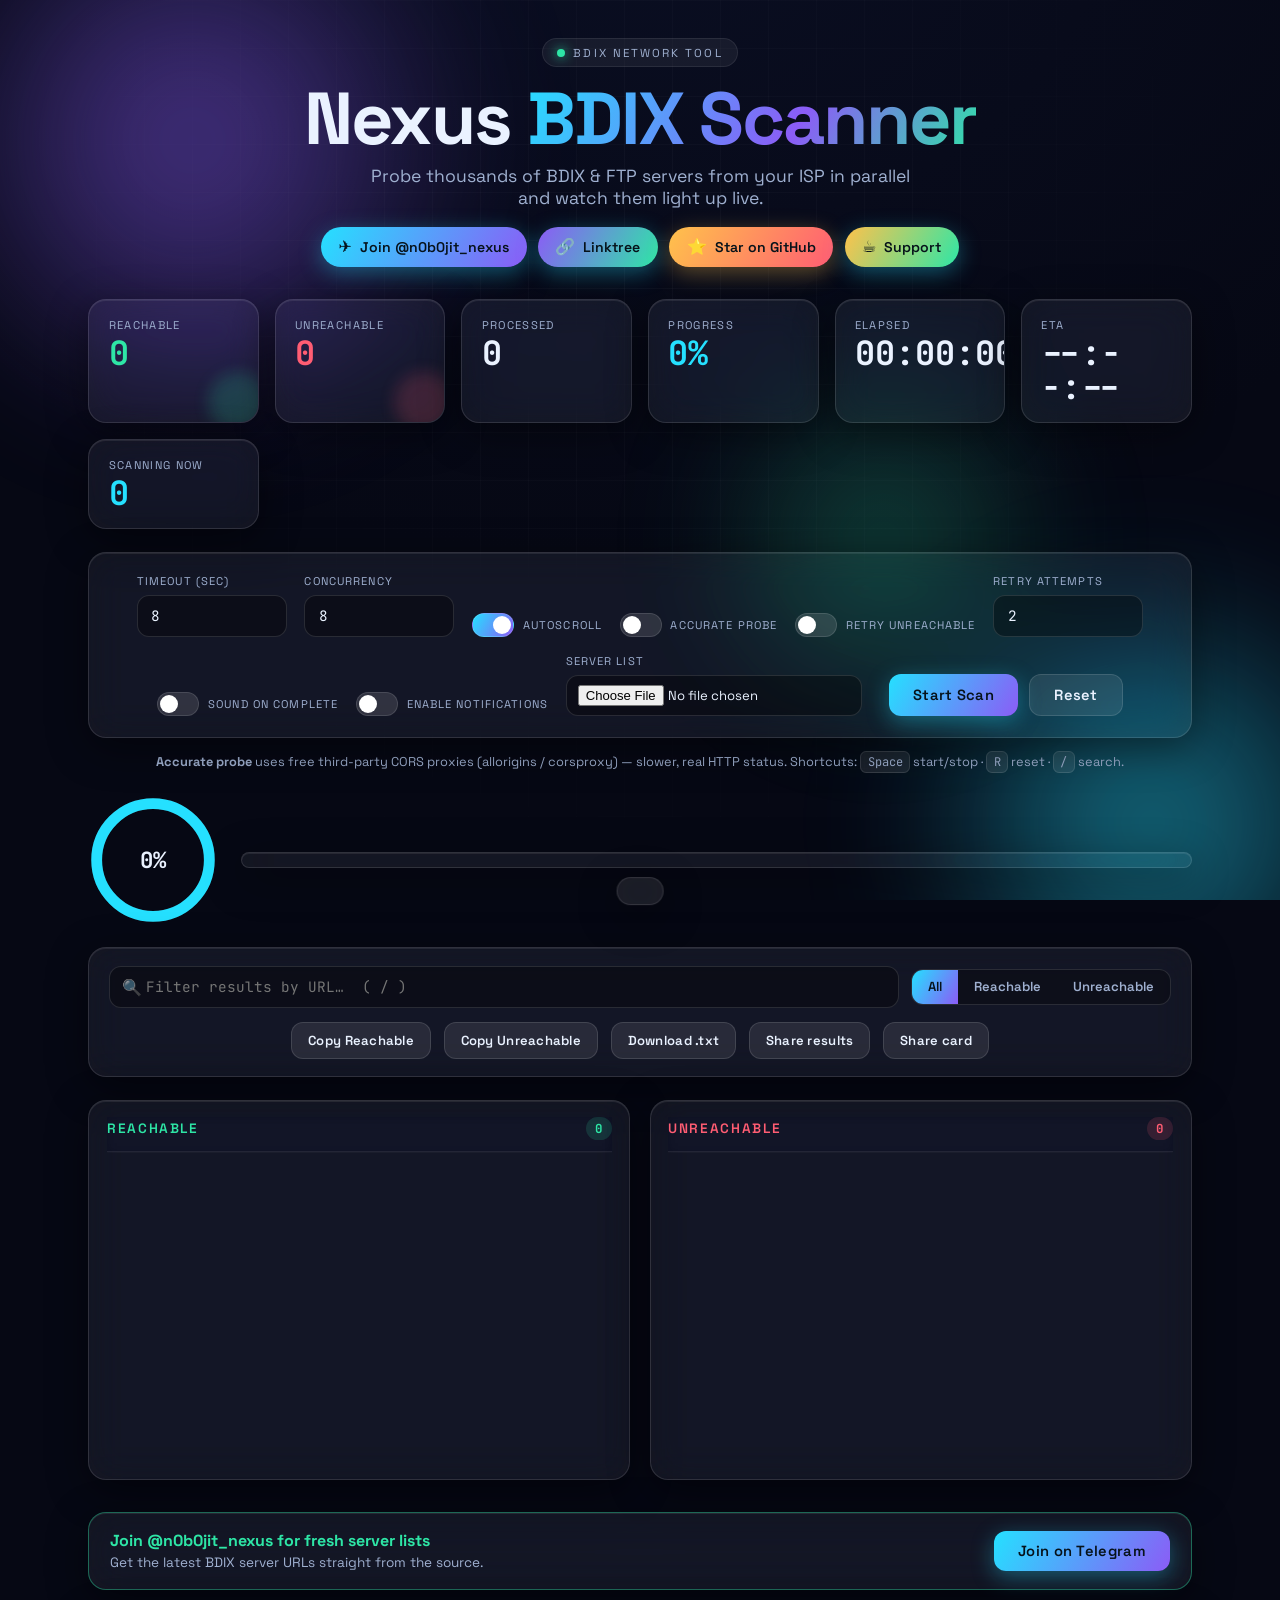
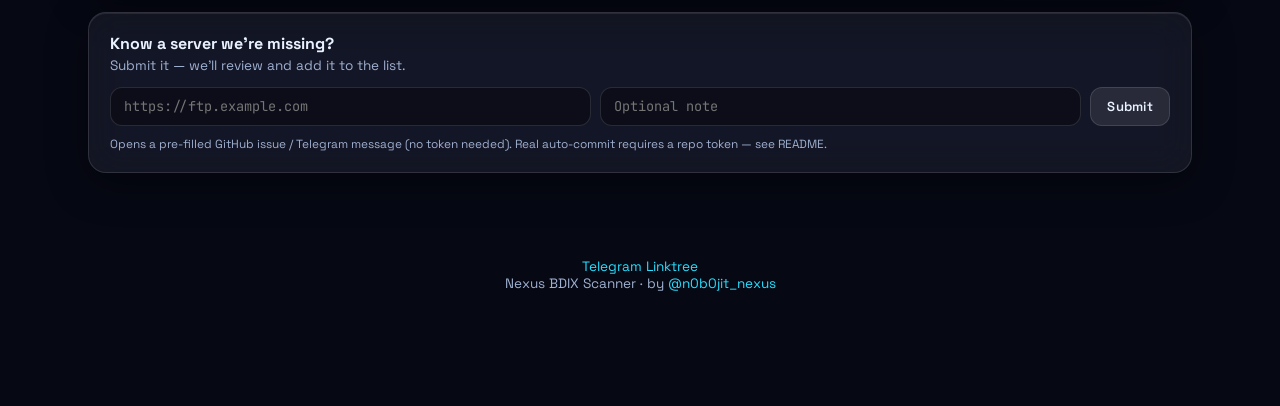
==== index.html @ ea4ac670 "feat: full UI/UX redesign, YouTube showcase, social follow modal, GitHub star chip, updated server l" ====
<!DOCTYPE html>
<html lang="en">
<head>
    <meta charset="UTF-8">
    <meta name="viewport" content="width=device-width, initial-scale=1.0">
    <title>Nexus BDIX Scanner — Find Live BDIX & FTP Servers</title>
    <meta name="description" content="Scan and discover available BDIX & FTP servers from your ISP in parallel — free, fast, fully static. Built by @n0b0jit_nexus.">
    <meta name="keywords" content="BDIX, FTP, BDIX scanner, BDIX server list, Bangladesh ISP, FTP server finder, Nexus BDIX">
    <meta name="author" content="@n0b0jit_nexus">
    <meta name="theme-color" content="#060814">
    <link rel="canonical" href="https://nexus-bdix-scanner.netlify.app/">

    <!-- Open Graph -->
    <meta property="og:type" content="website">
    <meta property="og:site_name" content="Nexus BDIX Scanner">
    <meta property="og:title" content="Nexus BDIX Scanner — Find Live BDIX & FTP Servers">
    <meta property="og:description" content="Scan thousands of BDIX & FTP servers from your ISP in parallel. Free, fast, fully static. By @n0b0jit_nexus.">
    <meta property="og:image" content="https://nexus-bdix-scanner.netlify.app/og-image.png">
    <meta property="og:url" content="https://nexus-bdix-scanner.netlify.app/">
    <meta property="og:locale" content="en_US">

    <!-- Twitter / X card -->
    <meta name="twitter:card" content="summary_large_image">
    <meta name="twitter:title" content="Nexus BDIX Scanner — Find Live BDIX & FTP Servers">
    <meta name="twitter:description" content="Scan thousands of BDIX & FTP servers from your ISP in parallel. Free & static. By @n0b0jit_nexus.">
    <meta name="twitter:image" content="https://nexus-bdix-scanner.netlify.app/og-image.png">
    <meta name="twitter:creator" content="@n0b0jit_nexus">

    <link rel="manifest" href="manifest.json">
    <link rel="icon" href="favicon-32.png" sizes="32x32" type="image/png">
    <link rel="icon" href="icon.svg" type="image/svg+xml">
    <link rel="apple-touch-icon" href="apple-touch-icon.png">
    <meta name="theme-color" content="#060814">
    <link rel="preconnect" href="https://fonts.googleapis.com">
    <link rel="preconnect" href="https://fonts.gstatic.com" crossorigin>
    <link href="https://fonts.googleapis.com/css2?family=Space+Grotesk:wght@400;500;600;700&family=JetBrains+Mono:wght@400;600;700&display=swap" rel="stylesheet">
    <link rel="stylesheet" href="style.css">
</head>
<body>
    <div class="bg-layer" aria-hidden="true">
        <span class="orb orb-1"></span>
        <span class="orb orb-2"></span>
        <span class="orb orb-3"></span>
        <div class="grid-noise"></div>
    </div>

    <main class="container">
        <header class="hero">
            <div class="badge">
                <span class="badge-dot"></span> BDIX Network Tool
                <span class="visitors-badge" id="visitorsBadge" hidden>👁 <span id="visitorsCount">0</span></span>
            </div>
            <h1 class="title">Nexus <span class="title-accent">BDIX Scanner</span></h1>
            <p class="subtitle">Probe thousands of BDIX &amp; FTP servers from your ISP in parallel and watch them light up live.</p>
            <div class="creator-bar" id="creatorBar">
                <a class="creator-chip" href="https://t.me/n0b0jit_nexus" target="_blank" rel="noopener">
                    <span class="chip-ico">✈</span> Join @n0b0jit_nexus
                </a>
                <a class="creator-chip alt" href="https://linktr.ee/mr_nobojit.m" target="_blank" rel="noopener">
                    <span class="chip-ico">🔗</span> Linktree
                </a>
                <a class="creator-chip github" href="https://github.com/n0b0jit/nexus-bdix-scanner" target="_blank" rel="noopener" title="Star us on GitHub">
                    <span class="chip-ico">⭐</span> Star on GitHub
                </a>
                <a class="creator-chip support" href="https://linktr.ee/mr_nobojit.m" target="_blank" rel="noopener" title="Support the project (tips via Linktree)">
                    <span class="chip-ico">☕</span> Support
                </a>
            </div>
            <div class="youtube-showcase" id="youtubeShowcase" hidden>
                <a class="yt-card" id="ytCard" href="#" target="_blank" rel="noopener">
                    <div class="yt-thumb-wrap">
                        <img class="yt-thumb" id="ytThumb" src="" alt="Latest YouTube video thumbnail" loading="lazy">
                        <span class="yt-play">▶</span>
                    </div>
                    <div class="yt-meta">
                        <span class="yt-label">🎬 Latest Upload</span>
                        <span class="yt-title" id="ytTitle">Loading…</span>
                    </div>
                </a>
            </div>
        </header>

        <section class="stats" aria-label="Scan statistics">
            <article class="stat-card glass" data-tone="online">
                <span class="stat-label">Reachable</span>
                <span class="stat-value" id="onlineCount">0</span>
                <span class="stat-spark"></span>
            </article>
            <article class="stat-card glass" data-tone="offline">
                <span class="stat-label">Unreachable</span>
                <span class="stat-value" id="offlineCount">0</span>
                <span class="stat-spark"></span>
            </article>
            <article class="stat-card glass">
                <span class="stat-label">Processed</span>
                <span class="stat-value" id="totalCount">0</span>
            </article>
            <article class="stat-card glass" data-tone="progress">
                <span class="stat-label">Progress</span>
                <span class="stat-value" id="progressPercent">0%</span>
            </article>
            <article class="stat-card glass">
                <span class="stat-label">Elapsed</span>
                <span class="stat-value mono" id="elapsedTime">00:00:00</span>
            </article>
            <article class="stat-card glass">
                <span class="stat-label">ETA</span>
                <span class="stat-value mono" id="etaTime">--:--:--</span>
            </article>
            <article class="stat-card glass" data-tone="progress">
                <span class="stat-label">Scanning Now</span>
                <span class="stat-value mono" id="activeCount">0</span>
            </article>
        </section>

        <section class="panel glass" aria-label="Controls">
            <div class="control">
                <label for="timeOutValue">Timeout (sec)</label>
                <input type="number" value="8" id="timeOutValue" min="1" max="60" aria-label="Request timeout in seconds">
            </div>
            <div class="control">
                <label for="concurrencyValue">Concurrency</label>
                <input type="number" value="8" id="concurrencyValue" min="1" max="64" aria-label="Parallel workers">
            </div>
            <div class="control control-inline">
                <label class="switch">
                    <input type="checkbox" id="autoscroll" checked aria-label="Auto scroll results">
                    <span class="switch-track"><span class="switch-thumb"></span></span>
                    Autoscroll
                </label>
            </div>
            <div class="control control-inline">
                <label class="switch">
                    <input type="checkbox" id="accurateProbe" aria-label="Accurate probe via CORS proxy">
                    <span class="switch-track"><span class="switch-thumb"></span></span>
                    Accurate probe
                </label>
            </div>
            <div class="control control-inline">
                <label class="switch">
                    <input type="checkbox" id="retryUnreachable" aria-label="Auto-retry unreachable servers">
                    <span class="switch-track"><span class="switch-thumb"></span></span>
                    Retry unreachable
                </label>
            </div>
            <div class="control">
                <label for="retryAttempts">Retry attempts</label>
                <input type="number" value="2" id="retryAttempts" min="1" max="5" aria-label="Number of retry passes">
            </div>
            <div class="control control-inline">
                <label class="switch">
                    <input type="checkbox" id="soundOnComplete" aria-label="Sound on complete">
                    <span class="switch-track"><span class="switch-thumb"></span></span>
                    Sound on complete
                </label>
            </div>
            <div class="control control-inline">
                <label class="switch">
                    <input type="checkbox" id="notifyToggle" aria-label="Enable push notifications">
                    <span class="switch-track"><span class="switch-thumb"></span></span>
                    Enable notifications
                </label>
            </div>
            <div class="control">
                <label for="customListFile">Server list</label>
                <div class="file-row">
                    <input type="file" id="customListFile" accept=".txt" aria-label="Load custom server list">
                    <span class="list-meta" id="customListMeta"></span>
                    <button type="button" class="btn btn-mini" id="clearCustomListBtn" hidden>Clear</button>
                </div>
            </div>
            <div class="control actions">
                <button id="startStopBtn" class="btn btn-primary" aria-label="Start scanning">Start Scan</button>
                <button id="resetBtn" class="btn btn-ghost" aria-label="Reset scan">Reset</button>
            </div>
        </section>
        <p class="hint-line">
            <strong>Accurate probe</strong> uses free third-party CORS proxies (allorigins / corsproxy) — slower, real HTTP status.
            Shortcuts: <kbd>Space</kbd> start/stop · <kbd>R</kbd> reset · <kbd>/</kbd> search.
        </p>

        <section class="progress-wrap" aria-label="Overall progress">
            <div class="progress-ring-wrap">
                <svg class="progress-ring" viewBox="0 0 120 120" aria-hidden="true">
                    <circle class="ring-bg" cx="60" cy="60" r="52"></circle>
                    <circle class="ring-fg" id="progressRing" cx="60" cy="60" r="52"></circle>
                </svg>
                <div class="ring-label">
                    <span id="ringPercent">0%</span>
                </div>
            </div>
            <div class="progress-bar-col">
                <div class="progress-track glass">
                    <div class="progress-fill" id="progressBar" role="progressbar" aria-valuenow="0" aria-valuemin="0" aria-valuemax="100">
                        <span class="progress-shine"></span>
                    </div>
                </div>
                <div class="current-url glass" id="currentUrlContainer" style="display:none;">
                    <span class="pulse-dot"></span>
                    <span id="currentUrl"></span>
                </div>
            </div>
        </section>

        <section class="toolbar glass" aria-label="Search and export">
            <div class="toolbar-row">
                <div class="search-wrap">
                    <span class="search-ico">🔍</span>
                    <input type="text" id="searchInput" placeholder="Filter results by URL…  ( / )" aria-label="Filter results">
                </div>
                <div class="filter-seg" role="group" aria-label="Quick filter">
                    <button class="seg-btn active" data-filter="all">All</button>
                    <button class="seg-btn" data-filter="online">Reachable</button>
                    <button class="seg-btn" data-filter="offline">Unreachable</button>
                </div>
            </div>
            <div class="toolbar-row">
                <button class="btn btn-mini" id="copyOnlineBtn">Copy Reachable</button>
                <button class="btn btn-mini" id="copyOfflineBtn">Copy Unreachable</button>
                <button class="btn btn-mini" id="downloadBtn">Download .txt</button>
                <button class="btn btn-mini" id="shareBtn">Share results</button>
                <button class="btn btn-mini" id="shareCardBtn">Share card</button>
            </div>
        </section>

        <section class="results" aria-label="Scan results">
            <div class="results-col glass">
                <header class="results-head">
                    <h2 class="results-title online-title">Reachable</h2>
                    <span class="count-pill online-pill" id="onlinePill">0</span>
                </header>
                <ul id="urlList" class="url-list" aria-live="polite"></ul>
                <p class="render-note" id="renderNoteOnline"></p>
            </div>
            <div class="results-col glass">
                <header class="results-head">
                    <h2 class="results-title offline-title">Unreachable</h2>
                    <span class="count-pill offline-pill" id="offlinePill">0</span>
                </header>
                <ul id="urlList2" class="url-list" aria-live="polite"></ul>
                <p class="render-note" id="renderNoteOffline"></p>
            </div>
        </section>

        <div class="toast" id="toast" role="status" aria-live="polite"></div>

        <!-- Feature 3: Telegram deep-link CTA shown on completion -->
        <section class="cta-card glass" id="completionCta" hidden aria-label="Join creator">
            <div class="cta-text">
                <strong>Join @n0b0jit_nexus for fresh server lists</strong>
                <span>Get the latest BDIX server URLs straight from the source.</span>
            </div>
            <a class="btn btn-primary" id="telegramCtaBtn" target="_blank" rel="noopener">Join on Telegram</a>
        </section>

        <!-- Feature 10: Submit a server -->
        <section class="submit glass" aria-label="Submit a server">
            <h2 class="submit-title">Know a server we're missing?</h2>
            <p class="submit-sub">Submit it — we'll review and add it to the list.</p>
            <form id="submitForm" class="submit-row" autocomplete="off">
                <input type="url" id="submitUrl" class="submit-input" placeholder="https://ftp.example.com" aria-label="Server URL" required>
                <input type="text" id="submitNote" class="submit-input" placeholder="Optional note" aria-label="Optional note">
                <button type="submit" class="btn btn-mini">Submit</button>
            </form>
            <p class="submit-note">Opens a pre-filled GitHub issue / Telegram message (no token needed). Real auto-commit requires a repo token — see README.</p>
        </section>
    </main>

    <!-- Feature 1: Share card modal -->
    <div class="modal" id="cardModal" hidden>
        <div class="modal-backdrop" data-close-card></div>
        <div class="modal-box glass" role="dialog" aria-modal="true" aria-label="Share card">
            <button class="modal-x" data-close-card aria-label="Close">×</button>
            <h3 class="modal-title">Your scan share card</h3>
            <canvas id="shareCanvas" width="1200" height="630" class="share-canvas"></canvas>
            <div class="modal-actions">
                <button class="btn btn-mini" id="downloadCardBtn">Download card</button>
                <button class="btn btn-mini" id="copyCardBtn">Copy image</button>
                <button class="btn btn-mini" id="copyCardTextBtn">Copy text</button>
            </div>
            <p class="modal-hint" id="cardHint"></p>
        </div>
    </div>

    <!-- Social follow modal (Facebook / Instagram) -->
    <div class="modal" id="socialFollowModal" hidden>
        <div class="modal-backdrop" data-close-social></div>
        <div class="modal-box glass" role="dialog" aria-modal="true" aria-label="Follow on social media">
            <button class="modal-x" data-close-social aria-label="Close">×</button>
            <h3 class="modal-title">Stay Connected 🚀</h3>
            <p class="social-follow-sub">Follow for the latest BDIX servers, updates, and tech content.</p>
            <div class="social-follow-grid">
                <a class="social-follow-card fb" href="https://www.facebook.com/n0b0jit.nexus" target="_blank" rel="noopener">
                    <span class="social-follow-ico">📘</span>
                    <span class="social-follow-name">Facebook</span>
                    <span class="social-follow-handle">@n0b0jit.nexus</span>
                </a>
                <a class="social-follow-card ig" href="https://www.instagram.com/n0b0jit_nexus" target="_blank" rel="noopener">
                    <span class="social-follow-ico">📸</span>
                    <span class="social-follow-name">Instagram</span>
                    <span class="social-follow-handle">@n0b0jit_nexus</span>
                </a>
            </div>
            <p class="modal-hint" id="socialFollowHint"></p>
        </div>
    </div>

    <!-- Feature 19: PWA update banner -->
    <div class="update-banner" id="updateBanner" hidden>
        <span>New version available</span>
        <button class="btn btn-mini" id="reloadBtn">Reload</button>
        <button class="btn btn-mini ghost" id="dismissUpdateBtn">Dismiss</button>
    </div>

    <!-- Social popup while scanning -->
    <div class="social-popup" id="socialPopup" hidden aria-label="Latest social post">
        <button class="social-popup-x" id="socialPopupClose" aria-label="Close">×</button>
        <p class="social-popup-title" id="socialPopupTitle">🎬 Latest upload</p>
        <div class="social-popup-embed">
            <iframe id="socialPopupFrame" src="" allow="autoplay; encrypted-media" allowfullscreen hidden></iframe>
            <a id="socialPopupLink" class="social-popup-link" href="#" target="_blank" rel="noopener" hidden>Watch on YouTube</a>
        </div>
    </div>

    <footer>
        <div class="footer-links">
            <a href="https://t.me/n0b0jit_nexus" target="_blank" rel="noopener">Telegram</a>
            <a href="https://linktr.ee/mr_nobojit.m" target="_blank" rel="noopener">Linktree</a>
        </div>
        <p class="footer-credit">Nexus BDIX Scanner · by <a href="https://t.me/n0b0jit_nexus" target="_blank" rel="noopener">@n0b0jit_nexus</a></p>
    </footer>

    <script type="application/ld+json">
    {
      "@context": "https://schema.org",
      "@type": "WebApplication",
      "name": "Nexus BDIX Scanner",
      "url": "https://nexus-bdix-scanner.netlify.app/",
      "description": "Scan and discover available BDIX & FTP servers from your ISP in parallel — free, fast, fully static.",
      "applicationCategory": "UtilitiesApplication",
      "operatingSystem": "Any",
      "offers": {
        "@type": "Offer",
        "price": "0",
        "priceCurrency": "USD"
      },
      "author": {
        "@type": "Person",
        "name": "@n0b0jit_nexus",
        "url": "https://t.me/n0b0jit_nexus"
      },
      "sameAs": [
        "https://t.me/n0b0jit_nexus",
        "https://linktr.ee/mr_nobojit.m"
      ]
    }
    </script>
    <script src="script.js"></script>
</body>
</html>
---- style.css ----
:root {
    --bg-0: #060814;
    --bg-1: #0a0e22;
    --glass: rgba(255, 255, 255, 0.06);
    --glass-strong: rgba(255, 255, 255, 0.09);
    --border: rgba(255, 255, 255, 0.12);
    --border-soft: rgba(255, 255, 255, 0.08);
    --text: #eaf2ff;
    --text-dim: #9fb0d0;
    --cyan: #25e0ff;
    --violet: #8b5cf6;
    --green: #2ee6a6;
    --red: #ff5d73;
    --amber: #ffc24b;
    --radius: 18px;
    --shadow: 0 10px 40px rgba(0, 0, 0, 0.45);
    font-synthesis: none;
}

* { margin: 0; padding: 0; box-sizing: border-box; }

html { scroll-behavior: smooth; }

body {
    font-family: "Space Grotesk", system-ui, sans-serif;
    background: var(--bg-0);
    color: var(--text);
    min-height: 100vh;
    overflow-x: hidden;
    position: relative;
    -webkit-font-smoothing: antialiased;
    padding-bottom: 90px;
}

/* ---------- Animated background (Liquid Glass depth) ---------- */
.bg-layer { position: fixed; inset: 0; z-index: -1; overflow: hidden; background:
    radial-gradient(120% 120% at 50% -10%, var(--bg-1) 0%, var(--bg-0) 60%); }
.orb { position: absolute; border-radius: 50%; filter: blur(70px); opacity: 0.55; will-change: transform; }
.orb-1 { width: 46vw; height: 46vw; background: radial-gradient(circle, var(--violet), transparent 70%); top: -12vw; left: -8vw; animation: float1 18s ease-in-out infinite; }
.orb-2 { width: 40vw; height: 40vw; background: radial-gradient(circle, var(--cyan), transparent 70%); bottom: -14vw; right: -10vw; animation: float2 22s ease-in-out infinite; }
.orb-3 { width: 28vw; height: 28vw; background: radial-gradient(circle, var(--green), transparent 70%); top: 40%; left: 55%; opacity: 0.35; animation: float3 26s ease-in-out infinite; }
.grid-noise { position: absolute; inset: 0; background-image:
    linear-gradient(rgba(255,255,255,0.03) 1px, transparent 1px),
    linear-gradient(90deg, rgba(255,255,255,0.03) 1px, transparent 1px);
    background-size: 48px 48px; mask-image: radial-gradient(circle at 50% 30%, #000 0%, transparent 75%); }

@keyframes float1 { 50% { transform: translate(6vw, 5vw) scale(1.1); } }
@keyframes float2 { 50% { transform: translate(-5vw, -4vw) scale(1.15); } }
@keyframes float3 { 50% { transform: translate(-4vw, 3vw) scale(0.9); } }

/* ---------- Layout ---------- */
.container { max-width: 1180px; margin: 0 auto; padding: clamp(1.2rem, 3vw, 3rem); }

/* ---------- Hero ---------- */
.hero { text-align: center; margin-bottom: 2rem; animation: rise 0.7s ease both; }
.badge {
    display: inline-flex; align-items: center; gap: 0.5rem;
    font-size: 0.72rem; letter-spacing: 0.18em; text-transform: uppercase;
    color: var(--text-dim); padding: 0.4rem 0.9rem; border-radius: 999px;
    background: var(--glass); border: 1px solid var(--border-soft); backdrop-filter: blur(10px);
}
.badge-dot { width: 8px; height: 8px; border-radius: 50%; background: var(--green); box-shadow: 0 0 12px var(--green); animation: blink 2s infinite; }
.visitors-badge { margin-left: 0.4rem; font-weight: 600; letter-spacing: 0.04em; color: var(--cyan); }
.title { font-size: clamp(2.6rem, 7vw, 4.6rem); font-weight: 700; letter-spacing: -0.03em; line-height: 1.05; margin: 0.8rem 0 0.5rem; }
.title-accent { background: linear-gradient(120deg, var(--cyan), var(--violet) 60%, var(--green)); -webkit-background-clip: text; background-clip: text; -webkit-text-fill-color: transparent; }
.subtitle { color: var(--text-dim); font-size: clamp(0.95rem, 2vw, 1.1rem); max-width: 560px; margin: 0 auto 1.1rem; }

/* ---------- Creator / social bar ---------- */
.creator-bar { display: flex; flex-wrap: wrap; gap: 0.7rem; justify-content: center; }
.creator-chip {
    display: inline-flex; align-items: center; gap: 0.5rem;
    font-size: 0.88rem; font-weight: 600; text-decoration: none;
    color: #06121a; padding: 0.6rem 1.1rem; border-radius: 999px;
    background: linear-gradient(120deg, var(--cyan), var(--violet));
    box-shadow: 0 6px 22px rgba(37,224,255,0.35);
    transition: transform .15s, box-shadow .2s;
}
.creator-chip.alt { background: linear-gradient(120deg, var(--violet), var(--green)); }
.creator-chip.github { background: linear-gradient(120deg, #ffc24b, #ff5d73); box-shadow: 0 6px 22px rgba(255,194,75,0.35); }
.creator-chip:hover { transform: translateY(-2px); box-shadow: 0 10px 30px rgba(139,92,246,0.45); }
.creator-chip:active { transform: scale(0.96); }
.chip-ico { font-size: 1rem; }

/* ---------- YouTube showcase ---------- */
.youtube-showcase { display: flex; justify-content: center; margin-top: 1.2rem; animation: rise 0.6s ease both; }
.youtube-showcase[hidden] { display: none; }
.yt-card { display: flex; align-items: center; gap: 1rem; text-decoration: none; color: var(--text); background: var(--glass-strong); border: 1px solid var(--border); border-radius: var(--radius); padding: 0.6rem; max-width: 520px; width: 100%; transition: transform .2s, box-shadow .2s, border-color .2s; }
.yt-card:hover { transform: translateY(-3px); box-shadow: 0 12px 36px rgba(0,0,0,0.5); border-color: var(--border); }
.yt-thumb-wrap { position: relative; width: 160px; height: 90px; border-radius: 12px; overflow: hidden; flex: 0 0 auto; background: rgba(0,0,0,0.4); }
.yt-thumb { width: 100%; height: 100%; object-fit: cover; display: block; }
.yt-play { position: absolute; inset: 0; display: flex; align-items: center; justify-content: center; font-size: 1.6rem; color: #fff; text-shadow: 0 2px 8px rgba(0,0,0,0.7); background: rgba(0,0,0,0.25); transition: background .2s; }
.yt-card:hover .yt-play { background: rgba(0,0,0,0.45); }
.yt-meta { display: flex; flex-direction: column; gap: 0.25rem; min-width: 0; }
.yt-label { font-size: 0.72rem; letter-spacing: 0.12em; text-transform: uppercase; color: var(--text-dim); }
.yt-title { font-size: 0.92rem; font-weight: 600; color: var(--text); overflow: hidden; text-overflow: ellipsis; white-space: nowrap; }

/* ---------- Social follow modal ---------- */
.social-follow-sub { text-align: center; font-size: 0.9rem; color: var(--text-dim); margin-bottom: 1rem; margin-top: -0.3rem; }
.social-follow-grid { display: grid; grid-template-columns: 1fr 1fr; gap: 0.9rem; }
.social-follow-card { display: flex; flex-direction: column; align-items: center; gap: 0.4rem; padding: 1.1rem 0.8rem; border-radius: 16px; text-decoration: none; color: var(--text); background: rgba(255,255,255,0.05); border: 1px solid var(--border-soft); transition: transform .2s, background .2s, border-color .2s; }
.social-follow-card:hover { transform: translateY(-3px); background: rgba(255,255,255,0.1); border-color: var(--border); }
.social-follow-card.fb { border-color: rgba(24,119,242,0.35); }
.social-follow-card.fb:hover { border-color: rgba(24,119,242,0.7); box-shadow: 0 8px 28px rgba(24,119,242,0.25); }
.social-follow-card.ig { border-color: rgba(225,48,108,0.35); }
.social-follow-card.ig:hover { border-color: rgba(225,48,108,0.7); box-shadow: 0 8px 28px rgba(225,48,108,0.25); }
.social-follow-ico { font-size: 1.6rem; }
.social-follow-name { font-size: 0.95rem; font-weight: 700; }
.social-follow-handle { font-size: 0.78rem; color: var(--text-dim); }

/* ---------- Footer ---------- */
footer { text-align: center; padding: 1.5rem; font-size: 0.85rem; color: var(--text-dim); }
footer a { color: var(--cyan); text-decoration: none; }
footer a:hover { text-decoration: underline; }

/* ---------- Glass primitive ---------- */
.glass {
    background: var(--glass);
    backdrop-filter: blur(18px) saturate(140%);
    -webkit-backdrop-filter: blur(18px) saturate(140%);
    border: 1px solid var(--border);
    border-radius: var(--radius);
    box-shadow: var(--shadow), inset 0 1px 0 rgba(255,255,255,0.08);
}

/* ---------- Stats ---------- */
.stats { display: grid; grid-template-columns: repeat(auto-fit, minmax(150px, 1fr)); gap: 1rem; margin-bottom: 1.4rem; }
.stat-card { position: relative; padding: 1.1rem 1.2rem; overflow: hidden; animation: rise 0.6s ease both; }
.stat-card:nth-child(1){animation-delay:.05s}.stat-card:nth-child(2){animation-delay:.12s}.stat-card:nth-child(3){animation-delay:.19s}.stat-card:nth-child(4){animation-delay:.26s}.stat-card:nth-child(5){animation-delay:.33s}.stat-card:nth-child(6){animation-delay:.4s}
.stat-label { display: block; font-size: 0.7rem; letter-spacing: 0.12em; text-transform: uppercase; color: var(--text-dim); margin-bottom: 0.35rem; }
.stat-value { font-family: "JetBrains Mono", monospace; font-size: clamp(1.6rem, 4vw, 2.1rem); font-weight: 700; line-height: 1; }
.stat-spark { position: absolute; right: -10px; bottom: -10px; width: 60px; height: 60px; border-radius: 50%; opacity: 0.18; filter: blur(8px); }
.stat-card[data-tone="online"] .stat-value { color: var(--green); } .stat-card[data-tone="online"] .stat-spark { background: var(--green); }
.stat-card[data-tone="offline"] .stat-value { color: var(--red); } .stat-card[data-tone="offline"] .stat-spark { background: var(--red); }
.stat-card[data-tone="progress"] .stat-value { color: var(--cyan); }
.stat-card.bump { animation: bump 0.35s ease; }

/* ---------- Controls panel ---------- */
.panel { display: flex; flex-wrap: wrap; gap: 1.1rem; align-items: flex-end; justify-content: center; padding: 1.3rem; margin-bottom: 0.9rem; }
.control { display: flex; flex-direction: column; gap: 0.45rem; }
.control label { font-size: 0.7rem; letter-spacing: 0.1em; text-transform: uppercase; color: var(--text-dim); }
.control-inline { justify-content: flex-end; }
.file-row { display: flex; align-items: center; gap: 0.6rem; flex-wrap: wrap; }
.panel input[type="file"] { font-family: "Space Grotesk", sans-serif; font-size: 0.82rem; color: var(--text); background: rgba(0,0,0,0.35); border: 1px solid var(--border); border-radius: 12px; padding: 0.55rem 0.7rem; cursor: pointer; }
.panel input[type="file"]::file-selector-text { color: var(--text-dim); }
.list-meta { font-size: 0.78rem; color: var(--text-dim); font-family: "JetBrains Mono", monospace; }
.panel select, .panel input[type="number"], #searchInput {
    font-family: "JetBrains Mono", monospace; font-size: 0.9rem; color: var(--text);
    background: rgba(0,0,0,0.35); border: 1px solid var(--border); border-radius: 12px;
    padding: 0.65rem 0.85rem; min-width: 150px; transition: border-color .2s, box-shadow .2s;
}
.panel select:focus, .panel input:focus, #searchInput:focus { outline: none; border-color: var(--cyan); box-shadow: 0 0 0 3px rgba(37,224,255,0.18); }
.actions { flex-direction: row; gap: 0.7rem; }

/* Toggle switch */
.switch { display: inline-flex; align-items: center; gap: 0.55rem; cursor: pointer; font-size: 0.85rem; color: var(--text); text-transform: none; letter-spacing: 0; }
.switch input { position: absolute; opacity: 0; width: 0; height: 0; }
.switch-track { width: 42px; height: 24px; border-radius: 999px; background: rgba(255,255,255,0.12); border: 1px solid var(--border); position: relative; transition: background .2s; }
.switch-thumb { position: absolute; top: 2px; left: 2px; width: 18px; height: 18px; border-radius: 50%; background: #fff; transition: transform .2s; }
.switch input:checked + .switch-track { background: linear-gradient(120deg, var(--cyan), var(--violet)); }
.switch input:checked + .switch-track .switch-thumb { transform: translateX(18px); }
.switch input:focus-visible + .switch-track { box-shadow: 0 0 0 3px rgba(37,224,255,0.3); }

.hint-line { text-align: center; font-size: 0.8rem; color: var(--text-dim); margin-bottom: 1.4rem; line-height: 1.6; }
.hint-line kbd { font-family: "JetBrains Mono", monospace; background: var(--glass-strong); border: 1px solid var(--border); border-radius: 6px; padding: 0.1rem 0.4rem; font-size: 0.75rem; }

/* Buttons with microinteraction */
.btn { font-family: "Space Grotesk", sans-serif; font-weight: 600; font-size: 0.92rem; letter-spacing: 0.02em; border: none; border-radius: 12px; padding: 0.7rem 1.5rem; cursor: pointer; transition: transform .15s, box-shadow .2s, background .2s; position: relative; overflow: hidden; }
.btn:active { transform: scale(0.96); }
.btn-primary { background: linear-gradient(120deg, var(--cyan), var(--violet)); color: #06121a; box-shadow: 0 6px 22px rgba(37,224,255,0.35); }
.btn-primary:hover { transform: translateY(-2px); box-shadow: 0 10px 30px rgba(139,92,246,0.45); }
.btn-primary.scanning { animation: pulseBtn 1.8s infinite; }
.btn-ghost { background: var(--glass-strong); color: var(--text); border: 1px solid var(--border); }
.btn-ghost:hover { background: rgba(255,255,255,0.14); transform: translateY(-2px); }
.btn:disabled { opacity: 0.45; cursor: not-allowed; transform: none; }
.btn-mini { font-size: 0.82rem; padding: 0.55rem 1rem; background: var(--glass-strong); color: var(--text); border: 1px solid var(--border); }
.btn-mini:hover { background: rgba(255,255,255,0.14); transform: translateY(-2px); }

/* ---------- Progress ---------- */
.progress-wrap { display: flex; gap: 1.4rem; align-items: center; margin-bottom: 1.4rem; flex-wrap: wrap; }
.progress-ring-wrap { position: relative; width: 130px; height: 130px; flex: 0 0 auto; }
.progress-ring { width: 130px; height: 130px; transform: rotate(-90deg); }
.ring-bg { fill: none; stroke: rgba(255,255,255,0.1); stroke-width: 10; }
.ring-fg { fill: none; stroke: url(#ringGrad); stroke: var(--cyan); stroke-width: 10; stroke-linecap: round; transition: stroke-dashoffset .4s ease; }
.ring-label { position: absolute; inset: 0; display: flex; align-items: center; justify-content: center; font-family: "JetBrains Mono", monospace; font-size: 1.4rem; font-weight: 700; }
.progress-bar-col { flex: 1; min-width: 240px; }
.progress-track { height: 16px; border-radius: 999px; padding: 3px; overflow: hidden; }
.progress-fill { height: 100%; width: 0%; border-radius: 999px; background: linear-gradient(90deg, var(--cyan), var(--violet), var(--green)); position: relative; transition: width .35s cubic-bezier(.2,.8,.2,1); }
.progress-shine { position: absolute; inset: 0; background: linear-gradient(90deg, transparent, rgba(255,255,255,0.45), transparent); transform: translateX(-100%); animation: shine 2.2s infinite; }
.current-url { display: flex; align-items: center; gap: 0.6rem; margin-top: 0.8rem; padding: 0.7rem 1rem; font-family: "JetBrains Mono", monospace; font-size: 0.82rem; color: var(--text-dim); word-break: break-all; }
.pulse-dot { width: 9px; height: 9px; border-radius: 50%; background: var(--cyan); box-shadow: 0 0 10px var(--cyan); flex: 0 0 auto; animation: blink 1.2s infinite; }

/* ---------- Toolbar (search + export) ---------- */
.toolbar { padding: 1.1rem 1.2rem; margin-bottom: 1.4rem; display: flex; flex-direction: column; gap: 0.9rem; }
.toolbar-row { display: flex; flex-wrap: wrap; gap: 0.8rem; align-items: center; justify-content: center; }
.search-wrap { position: relative; flex: 1; min-width: 220px; }
.search-ico { position: absolute; left: 0.85rem; top: 50%; transform: translateY(-50%); opacity: 0.6; pointer-events: none; }
#searchInput { width: 100%; padding-left: 2.3rem; }
.filter-seg { display: inline-flex; background: rgba(0,0,0,0.3); border: 1px solid var(--border); border-radius: 12px; overflow: hidden; }
.seg-btn { background: transparent; border: none; color: var(--text-dim); font-family: "Space Grotesk", sans-serif; font-size: 0.82rem; font-weight: 600; padding: 0.55rem 1rem; cursor: pointer; transition: background .2s, color .2s; }
.seg-btn.active { background: linear-gradient(120deg, var(--cyan), var(--violet)); color: #06121a; }

/* ---------- Results ---------- */
.results { display: grid; grid-template-columns: 1fr 1fr; gap: 1.2rem; margin-bottom: 2rem; }
.results-col { display: flex; flex-direction: column; padding: 1rem 1.1rem; min-height: 380px; max-height: 62vh; }
.results-head { display: flex; align-items: center; justify-content: space-between; margin-bottom: 0.9rem; padding-bottom: 0.7rem; border-bottom: 1px solid var(--border-soft); position: sticky; top: 0; background: rgba(10,14,34,0.6); backdrop-filter: blur(6px); z-index: 1; }
.results-title { font-size: 0.85rem; letter-spacing: 0.12em; text-transform: uppercase; font-weight: 600; }
.online-title { color: var(--green); } .offline-title { color: var(--red); }
.count-pill { font-family: "JetBrains Mono", monospace; font-size: 0.78rem; font-weight: 700; padding: 0.2rem 0.6rem; border-radius: 999px; }
.online-pill { background: rgba(46,230,166,0.15); color: var(--green); } .offline-pill { background: rgba(255,93,115,0.15); color: var(--red); }
.url-list { list-style: none; overflow-y: auto; padding-right: 0.3rem; flex: 1; }
.url-list li { padding: 0.55rem 0.7rem; margin-bottom: 0.45rem; border-radius: 10px; background: rgba(255,255,255,0.04); border: 1px solid var(--border-soft); animation: slideIn .3s ease both; transition: background .2s, transform .2s, border-color .2s; word-break: break-all; }
.url-list li:hover { background: rgba(255,255,255,0.09); border-color: var(--border); transform: translateX(4px); }
.url-list li a { color: var(--text); text-decoration: none; font-family: "JetBrains Mono", monospace; font-size: 0.82rem; transition: color .2s; }
.url-list li a:hover { color: var(--cyan); text-decoration: underline; }
.url-list .online { border-left: 3px solid var(--green); } .url-list .offline { border-left: 3px solid var(--red); }
.url-list li .status-code { font-family: "JetBrains Mono", monospace; font-size: 0.72rem; margin-left: 0.5rem; padding: 0.05rem 0.4rem; border-radius: 6px; background: rgba(255,255,255,0.08); color: var(--text-dim); }
.render-note { text-align: center; font-size: 0.76rem; color: var(--text-dim); padding-top: 0.6rem; min-height: 1.1rem; }

/* ---------- Toast ---------- */
.toast { position: fixed; left: 50%; bottom: 28px; transform: translate(-50%, 120%); background: var(--glass-strong); backdrop-filter: blur(18px); border: 1px solid var(--border); color: var(--text); padding: 0.8rem 1.4rem; border-radius: 14px; font-size: 0.9rem; box-shadow: var(--shadow); transition: transform .4s cubic-bezier(.2,.8,.2,1); z-index: 50; max-width: 90vw; text-align: center; }
.toast.show { transform: translate(-50%, 0); }
.toast.win { border-color: var(--green); }

/* ---------- Footer ---------- */
footer { text-align: center; padding: 1.5rem; font-size: 0.85rem; color: var(--text-dim); }
footer a { color: var(--cyan); text-decoration: none; }
footer a:hover { text-decoration: underline; }

/* ---------- Scrollbar ---------- */
.url-list::-webkit-scrollbar { width: 7px; }
.url-list::-webkit-scrollbar-thumb { background: var(--border); border-radius: 4px; }
.url-list::-webkit-scrollbar-thumb:hover { background: var(--text-dim); }

/* ---------- Keyframes ---------- */
@keyframes rise { from { opacity: 0; transform: translateY(16px); } to { opacity: 1; transform: translateY(0); } }
@keyframes slideIn { from { opacity: 0; transform: translateX(-14px); } to { opacity: 1; transform: translateX(0); } }
@keyframes blink { 0%,100% { opacity: 1; } 50% { opacity: 0.25; } }
@keyframes shine { 100% { transform: translateX(100%); } }
@keyframes pulseBtn { 0%,100% { box-shadow: 0 0 0 0 rgba(37,224,255,0.4); } 50% { box-shadow: 0 0 0 12px rgba(37,224,255,0); } }
@keyframes bump { 0% { transform: scale(1); } 40% { transform: scale(1.12); } 100% { transform: scale(1); } }

/* ---------- Responsive ---------- */
@media (max-width: 760px) {
    .results { grid-template-columns: 1fr; }
    .panel { flex-direction: column; align-items: stretch; }
    .control { width: 100%; }
    .panel select, .panel input[type="number"], #searchInput { width: 100%; min-width: 0; }
    .actions { justify-content: stretch; }
    .actions .btn { flex: 1; }
    .progress-wrap { flex-direction: column; align-items: center; }
}
@media (max-width: 460px) { .stats { grid-template-columns: repeat(2, 1fr); } }

/* ---------- Sticky creator bar (mobile) ---------- */
@media (max-width: 760px) {
    .creator-bar {
        position: fixed; left: 0; right: 0; bottom: 0; z-index: 40;
        padding: 0.7rem 1rem calc(0.7rem + env(safe-area-inset-bottom));
        background: rgba(6,8,20,0.82); backdrop-filter: blur(16px);
        border-top: 1px solid var(--border); margin: 0; justify-content: center;
    }
    body { padding-bottom: 120px; }
}

/* ---------- Feature 15: Donation chip ---------- */
.creator-chip.support { background: linear-gradient(120deg, var(--amber), var(--green)); color: #06121a; }

/* ---------- Feature 3: Completion Telegram CTA ---------- */
.cta-card { display: flex; align-items: center; justify-content: space-between; gap: 1rem; flex-wrap: wrap; padding: 1.1rem 1.3rem; margin-bottom: 1.4rem; border-color: rgba(46,230,166,0.4); animation: rise 0.5s ease both; }
.cta-text { display: flex; flex-direction: column; gap: 0.2rem; }
.cta-text strong { font-size: 1rem; color: var(--green); }
.cta-text span { font-size: 0.85rem; color: var(--text-dim); }

/* ---------- Feature 10: Submit a server ---------- */
.submit { padding: 1.2rem 1.3rem; margin-bottom: 1.4rem; }
.submit-title { font-size: 1rem; margin-bottom: 0.2rem; }
.submit-sub { font-size: 0.85rem; color: var(--text-dim); margin-bottom: 0.8rem; }
.submit-row { display: flex; gap: 0.6rem; flex-wrap: wrap; }
.submit-input { font-family: "JetBrains Mono", monospace; font-size: 0.85rem; color: var(--text); background: rgba(0,0,0,0.35); border: 1px solid var(--border); border-radius: 12px; padding: 0.6rem 0.8rem; flex: 1; min-width: 180px; }
.submit-input:focus { outline: none; border-color: var(--cyan); box-shadow: 0 0 0 3px rgba(37,224,255,0.18); }
.submit-note { font-size: 0.74rem; color: var(--text-dim); margin-top: 0.6rem; line-height: 1.5; }

/* ---------- Feature 1: Share card modal ---------- */
.modal { position: fixed; inset: 0; z-index: 60; display: flex; align-items: center; justify-content: center; padding: 1rem; }
.modal[hidden] { display: none; }
.modal-backdrop { position: absolute; inset: 0; background: rgba(3,5,14,0.7); backdrop-filter: blur(6px); }
.modal-box { position: relative; max-width: 640px; width: 100%; padding: 1.4rem; }
.modal-x { position: absolute; top: 0.6rem; right: 0.9rem; background: none; border: none; color: var(--text-dim); font-size: 1.6rem; cursor: pointer; line-height: 1; }
.modal-x:hover { color: var(--text); }
.modal-title { font-size: 1rem; margin-bottom: 1rem; }
.share-canvas { width: 100%; height: auto; border-radius: 14px; border: 1px solid var(--border); display: block; background: var(--bg-1); }
.modal-actions { display: flex; gap: 0.6rem; flex-wrap: wrap; margin-top: 1rem; }
.modal-hint { font-size: 0.78rem; color: var(--text-dim); margin-top: 0.7rem; min-height: 1rem; }

/* ---------- Feature 19: Update banner ---------- */
.update-banner { position: fixed; top: 14px; left: 50%; transform: translateX(-50%); z-index: 55; display: flex; align-items: center; gap: 0.6rem; padding: 0.6rem 0.9rem; background: var(--glass-strong); backdrop-filter: blur(18px); border: 1px solid var(--cyan); border-radius: 14px; font-size: 0.85rem; box-shadow: var(--shadow); }
.update-banner[hidden] { display: none; }
.update-banner .ghost { background: transparent; color: var(--text-dim); }

/* ---------- Social popup while scanning ---------- */
.social-popup { position: fixed; right: 18px; bottom: 18px; z-index: 55; width: min(360px, calc(100vw - 36px)); background: var(--glass-strong); backdrop-filter: blur(18px); border: 1px solid var(--border); border-radius: var(--radius); box-shadow: var(--shadow); padding: 0.9rem 1rem; display: flex; flex-direction: column; gap: 0.6rem; animation: rise 0.4s ease both; }
.social-popup[hidden] { display: none; }
.social-popup-x { position: absolute; top: 0.5rem; right: 0.7rem; background: none; border: none; color: var(--text-dim); font-size: 1.4rem; cursor: pointer; line-height: 1; }
.social-popup-x:hover { color: var(--text); }
.social-popup-title { font-size: 0.85rem; font-weight: 600; color: var(--text); margin: 0; }
.social-popup-embed { position: relative; width: 100%; padding-top: 56.25%; border-radius: 12px; overflow: hidden; background: rgba(0,0,0,0.35); border: 1px solid var(--border-soft); }
.social-popup-embed iframe { position: absolute; inset: 0; width: 100%; height: 100%; border: 0; }
.social-popup-link { display: block; text-align: center; font-size: 0.85rem; color: var(--cyan); text-decoration: none; padding: 0.5rem; border-radius: 10px; background: rgba(0,0,0,0.25); border: 1px solid var(--border-soft); }
.social-popup-link:hover { background: rgba(255,255,255,0.08); text-decoration: underline; }
@media (max-width: 760px) {
    .social-popup { right: 10px; bottom: 10px; width: min(320px, calc(100vw - 20px)); }
}

/* ---------- Accessibility ---------- */
:focus-visible { outline: 2px solid var(--cyan); outline-offset: 2px; border-radius: 6px; }
@media (prefers-reduced-motion: reduce) {
    *, *::before, *::after { animation-duration: 0.001ms !important; animation-iteration-count: 1 !important; transition-duration: 0.001ms !important; }
    .orb { animation: none; }
}
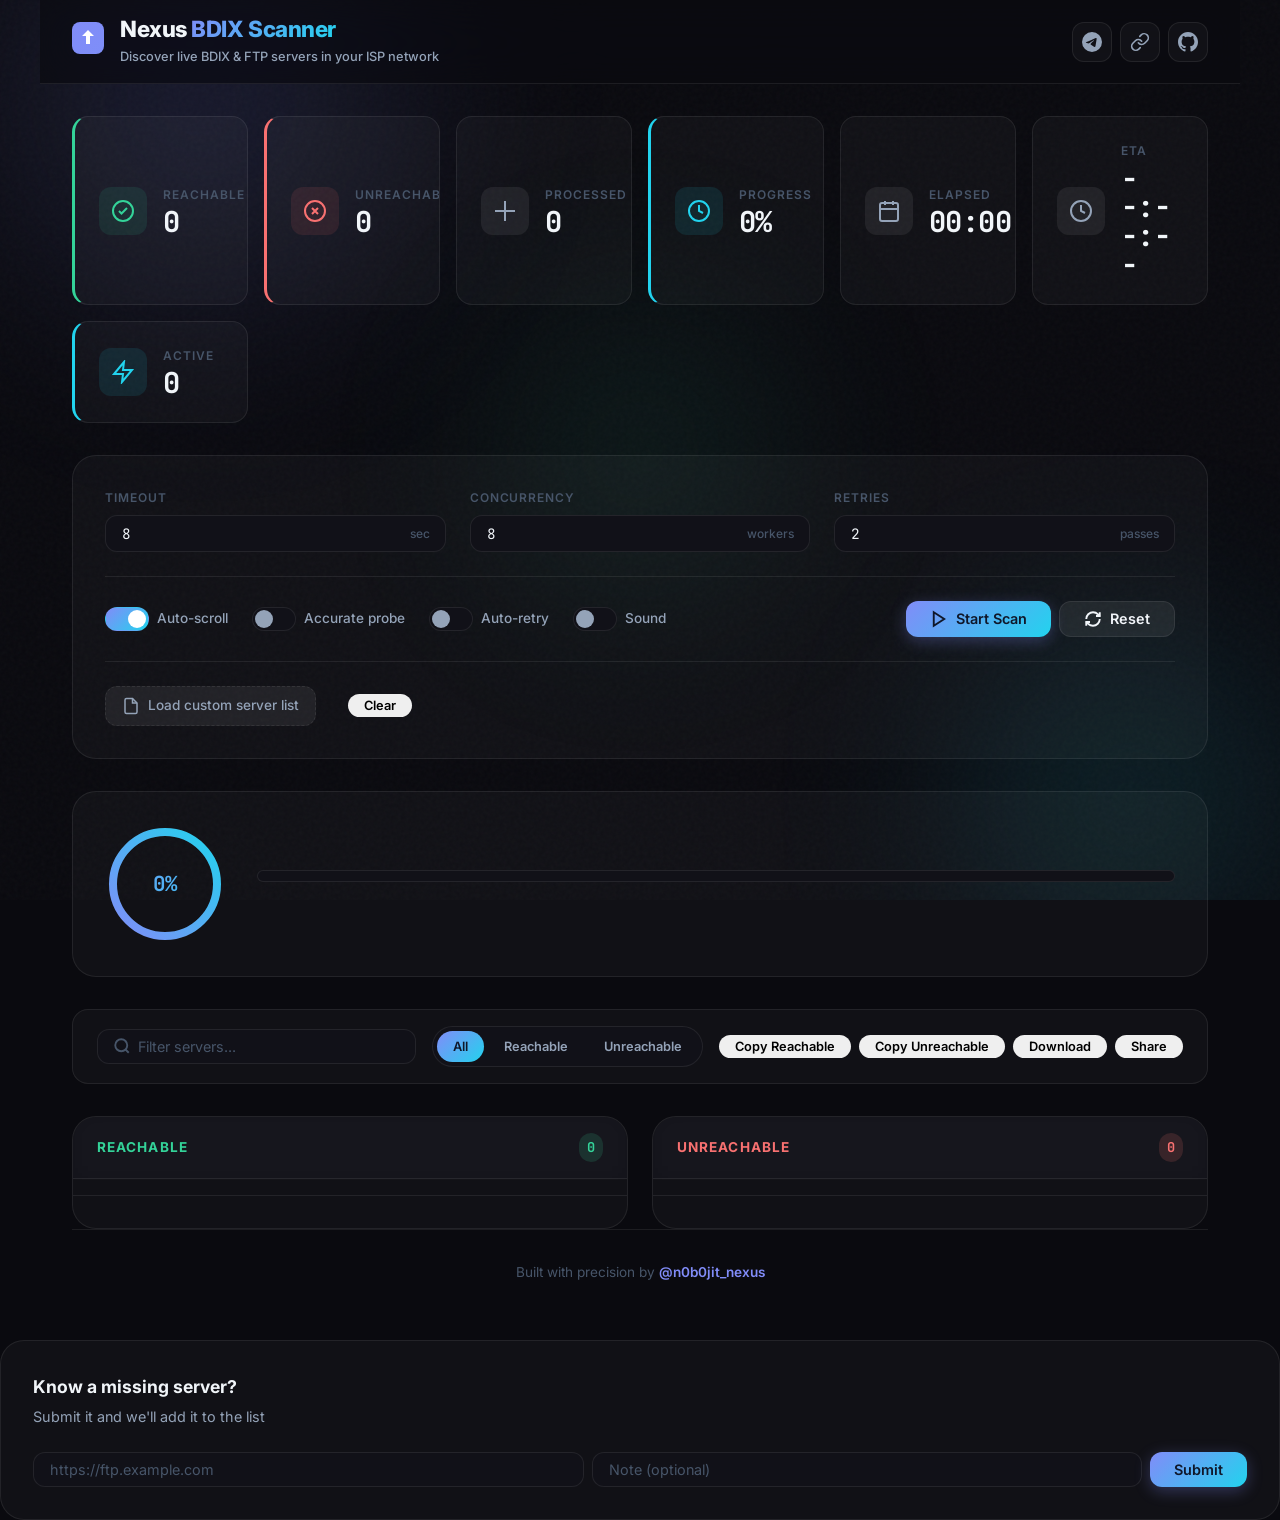
==== commit 829a7199: "feat: complete modern UI/UX redesign with design system - New dark theme with refined glassmorphism " ====
--- a/index.html
+++ b/index.html
@@ -5,290 +5,361 @@
     <meta name="viewport" content="width=device-width, initial-scale=1.0">
     <title>Nexus BDIX Scanner — Find Live BDIX & FTP Servers</title>
     <meta name="description" content="Scan and discover available BDIX & FTP servers from your ISP in parallel — free, fast, fully static. Built by @n0b0jit_nexus.">
-    <meta name="keywords" content="BDIX, FTP, BDIX scanner, BDIX server list, Bangladesh ISP, FTP server finder, Nexus BDIX">
-    <meta name="author" content="@n0b0jit_nexus">
-    <meta name="theme-color" content="#060814">
-    <link rel="canonical" href="https://nexus-bdix-scanner.netlify.app/">
-
-    <!-- Open Graph -->
-    <meta property="og:type" content="website">
-    <meta property="og:site_name" content="Nexus BDIX Scanner">
-    <meta property="og:title" content="Nexus BDIX Scanner — Find Live BDIX & FTP Servers">
-    <meta property="og:description" content="Scan thousands of BDIX & FTP servers from your ISP in parallel. Free, fast, fully static. By @n0b0jit_nexus.">
-    <meta property="og:image" content="https://nexus-bdix-scanner.netlify.app/og-image.png">
-    <meta property="og:url" content="https://nexus-bdix-scanner.netlify.app/">
-    <meta property="og:locale" content="en_US">
-
-    <!-- Twitter / X card -->
-    <meta name="twitter:card" content="summary_large_image">
-    <meta name="twitter:title" content="Nexus BDIX Scanner — Find Live BDIX & FTP Servers">
-    <meta name="twitter:description" content="Scan thousands of BDIX & FTP servers from your ISP in parallel. Free & static. By @n0b0jit_nexus.">
-    <meta name="twitter:image" content="https://nexus-bdix-scanner.netlify.app/og-image.png">
-    <meta name="twitter:creator" content="@n0b0jit_nexus">
+    <meta name="theme-color" content="#0a0a0f">
+
+    <!-- Fonts -->
+    <link rel="preconnect" href="https://fonts.googleapis.com">
+    <link rel="preconnect" href="https://fonts.gstatic.com" crossorigin>
+    <link href="https://fonts.googleapis.com/css2?family=Inter:wght@400;500;600;700;800&family=JetBrains+Mono:wght@400;500;600;700&display=swap" rel="stylesheet">
+
+    <!-- Vercel Analytics -->
+    <script>
+      window.va = window.va || function () { (window.va.a = window.va.a || []).push(arguments); }
+      window.va.l = Date.now();
+    </script>
+    <script src="/_vercel/insights/script.js" defer></script>
 
     <link rel="manifest" href="manifest.json">
     <link rel="icon" href="favicon-32.png" sizes="32x32" type="image/png">
     <link rel="icon" href="icon.svg" type="image/svg+xml">
     <link rel="apple-touch-icon" href="apple-touch-icon.png">
-    <meta name="theme-color" content="#060814">
-    <link rel="preconnect" href="https://fonts.googleapis.com">
-    <link rel="preconnect" href="https://fonts.gstatic.com" crossorigin>
-    <link href="https://fonts.googleapis.com/css2?family=Space+Grotesk:wght@400;500;600;700&family=JetBrains+Mono:wght@400;600;700&display=swap" rel="stylesheet">
     <link rel="stylesheet" href="style.css">
 </head>
 <body>
-    <div class="bg-layer" aria-hidden="true">
-        <span class="orb orb-1"></span>
-        <span class="orb orb-2"></span>
-        <span class="orb orb-3"></span>
-        <div class="grid-noise"></div>
+    <!-- Ambient Background -->
+    <div class="ambient-bg" aria-hidden="true">
+        <div class="gradient-orb orb-1"></div>
+        <div class="gradient-orb orb-2"></div>
+        <div class="gradient-orb orb-3"></div>
+        <div class="noise-overlay"></div>
     </div>
 
-    <main class="container">
-        <header class="hero">
-            <div class="badge">
-                <span class="badge-dot"></span> BDIX Network Tool
-                <span class="visitors-badge" id="visitorsBadge" hidden>👁 <span id="visitorsCount">0</span></span>
-            </div>
-            <h1 class="title">Nexus <span class="title-accent">BDIX Scanner</span></h1>
-            <p class="subtitle">Probe thousands of BDIX &amp; FTP servers from your ISP in parallel and watch them light up live.</p>
-            <div class="creator-bar" id="creatorBar">
-                <a class="creator-chip" href="https://t.me/n0b0jit_nexus" target="_blank" rel="noopener">
-                    <span class="chip-ico">✈</span> Join @n0b0jit_nexus
-                </a>
-                <a class="creator-chip alt" href="https://linktr.ee/mr_nobojit.m" target="_blank" rel="noopener">
-                    <span class="chip-ico">🔗</span> Linktree
-                </a>
-                <a class="creator-chip github" href="https://github.com/n0b0jit/nexus-bdix-scanner" target="_blank" rel="noopener" title="Star us on GitHub">
-                    <span class="chip-ico">⭐</span> Star on GitHub
-                </a>
-                <a class="creator-chip support" href="https://linktr.ee/mr_nobojit.m" target="_blank" rel="noopener" title="Support the project (tips via Linktree)">
-                    <span class="chip-ico">☕</span> Support
-                </a>
-            </div>
-            <div class="youtube-showcase" id="youtubeShowcase" hidden>
-                <a class="yt-card" id="ytCard" href="#" target="_blank" rel="noopener">
-                    <div class="yt-thumb-wrap">
-                        <img class="yt-thumb" id="ytThumb" src="" alt="Latest YouTube video thumbnail" loading="lazy">
-                        <span class="yt-play">▶</span>
-                    </div>
-                    <div class="yt-meta">
-                        <span class="yt-label">🎬 Latest Upload</span>
-                        <span class="yt-title" id="ytTitle">Loading…</span>
-                    </div>
-                </a>
+    <main class="app-container">
+        <!-- Header -->
+        <header class="app-header">
+            <div class="header-content">
+                <div class="brand">
+                    <div class="logo">
+                        <svg width="32" height="32" viewBox="0 0 32 32" fill="none" xmlns="http://www.w3.org/2000/svg">
+                            <rect width="32" height="32" rx="8" fill="url(#logo-gradient)"/>
+                            <path d="M16 8L22 14H18V22H14V14H10L16 8Z" fill="white"/>
+                            <defs>
+                                <linearGradient id="logo-gradient" x1="0" y1="0" x2="32" y2="32">
+                                    <stop stop-color="#818cf8"/>
+                                    <stop offset="1" stop-color="#22d3ee"/>
+                                </linearGradient>
+                            </defs>
+                        </svg>
+                    </div>
+                    <div class="brand-text">
+                        <h1 class="app-title">Nexus <span class="gradient-text">BDIX Scanner</span></h1>
+                        <p class="app-subtitle">Discover live BDIX & FTP servers in your ISP network</p>
+                    </div>
+                </div>
+
+                <nav class="social-links">
+                    <a href="https://t.me/n0b0jit_nexus" target="_blank" rel="noopener" class="social-link" aria-label="Join Telegram">
+                        <svg width="20" height="20" viewBox="0 0 24 24" fill="currentColor"><path d="M11.944 0A12 12 0 0 0 0 12a12 12 0 0 0 12 12 12 12 0 0 0 12-12A12 12 0 0 0 12 0a12 12 0 0 0-.056 0zm4.962 7.224c.1-.002.321.023.465.14a.506.506 0 0 1 .171.325c.016.093.036.306.02.472-.18 1.898-.962 6.502-1.36 8.627-.168.9-.499 1.201-.82 1.23-.696.065-1.225-.46-1.9-.902-1.056-.693-1.653-1.124-2.678-1.8-1.185-.78-.417-1.21.258-1.91.177-.184 3.247-2.977 3.307-3.23.007-.032.014-.15-.056-.212s-.174-.041-.249-.024c-.106.024-1.793 1.14-5.061 3.345-.48.33-.913.49-1.302.48-.428-.008-1.252-.241-1.865-.44-.752-.245-1.349-.374-1.297-.789.027-.216.325-.437.893-.663 3.498-1.524 5.83-2.529 6.998-3.014 3.332-1.386 4.025-1.627 4.476-1.635z"/></svg>
+                    </a>
+                    <a href="https://linktr.ee/mr_nobojit.m" target="_blank" rel="noopener" class="social-link" aria-label="Linktree">
+                        <svg width="20" height="20" viewBox="0 0 24 24" fill="none" stroke="currentColor" stroke-width="2" stroke-linecap="round" stroke-linejoin="round"><path d="M10 13a5 5 0 0 0 7.54.54l3-3a5 5 0 0 0-7.07-7.07l-1.72 1.71"/><path d="M14 11a5 5 0 0 0-7.54-.54l-3 3a5 5 0 0 0 7.07 7.07l1.71-1.71"/></svg>
+                    </a>
+                    <a href="https://github.com/n0b0jit/nexus-bdix-scanner" target="_blank" rel="noopener" class="social-link" aria-label="Star on GitHub">
+                        <svg width="20" height="20" viewBox="0 0 24 24" fill="currentColor"><path d="M12 0c-6.626 0-12 5.373-12 12 0 5.302 3.438 9.8 8.207 11.387.599.111.793-.261.793-.577v-2.234c-3.338.726-4.033-1.416-4.033-1.416-.546-1.387-1.333-1.756-1.333-1.756-1.089-.745.083-.729.083-.729 1.205.084 1.839 1.237 1.839 1.237 1.07 1.834 2.807 1.304 3.492.997.107-.775.418-1.305.762-1.604-2.665-.305-5.467-1.334-5.467-5.931 0-1.311.469-2.381 1.236-3.221-.124-.303-.535-1.524.117-3.176 0 0 1.008-.322 3.301 1.23.957-.266 1.983-.399 3.003-.404 1.02.005 2.047.138 3.006.404 2.291-1.552 3.297-1.23 3.297-1.23.653 1.653.242 2.874.118 3.176.77.84 1.235 1.911 1.235 3.221 0 4.609-2.807 5.624-5.479 5.921.43.372.823 1.102.823 2.222v3.293c0 .319.192.694.801.576 4.765-1.589 8.199-6.086 8.199-11.386 0-6.627-5.373-12-12-12z"/></svg>
+                    </a>
+                </nav>
             </div>
         </header>
 
-        <section class="stats" aria-label="Scan statistics">
-            <article class="stat-card glass" data-tone="online">
-                <span class="stat-label">Reachable</span>
-                <span class="stat-value" id="onlineCount">0</span>
-                <span class="stat-spark"></span>
-            </article>
-            <article class="stat-card glass" data-tone="offline">
-                <span class="stat-label">Unreachable</span>
-                <span class="stat-value" id="offlineCount">0</span>
-                <span class="stat-spark"></span>
-            </article>
-            <article class="stat-card glass">
-                <span class="stat-label">Processed</span>
-                <span class="stat-value" id="totalCount">0</span>
-            </article>
-            <article class="stat-card glass" data-tone="progress">
-                <span class="stat-label">Progress</span>
-                <span class="stat-value" id="progressPercent">0%</span>
-            </article>
-            <article class="stat-card glass">
-                <span class="stat-label">Elapsed</span>
-                <span class="stat-value mono" id="elapsedTime">00:00:00</span>
-            </article>
-            <article class="stat-card glass">
-                <span class="stat-label">ETA</span>
-                <span class="stat-value mono" id="etaTime">--:--:--</span>
-            </article>
-            <article class="stat-card glass" data-tone="progress">
-                <span class="stat-label">Scanning Now</span>
-                <span class="stat-value mono" id="activeCount">0</span>
-            </article>
-        </section>
-
-        <section class="panel glass" aria-label="Controls">
-            <div class="control">
-                <label for="timeOutValue">Timeout (sec)</label>
-                <input type="number" value="8" id="timeOutValue" min="1" max="60" aria-label="Request timeout in seconds">
-            </div>
-            <div class="control">
-                <label for="concurrencyValue">Concurrency</label>
-                <input type="number" value="8" id="concurrencyValue" min="1" max="64" aria-label="Parallel workers">
-            </div>
-            <div class="control control-inline">
-                <label class="switch">
-                    <input type="checkbox" id="autoscroll" checked aria-label="Auto scroll results">
-                    <span class="switch-track"><span class="switch-thumb"></span></span>
-                    Autoscroll
-                </label>
-            </div>
-            <div class="control control-inline">
-                <label class="switch">
-                    <input type="checkbox" id="accurateProbe" aria-label="Accurate probe via CORS proxy">
-                    <span class="switch-track"><span class="switch-thumb"></span></span>
-                    Accurate probe
-                </label>
-            </div>
-            <div class="control control-inline">
-                <label class="switch">
-                    <input type="checkbox" id="retryUnreachable" aria-label="Auto-retry unreachable servers">
-                    <span class="switch-track"><span class="switch-thumb"></span></span>
-                    Retry unreachable
-                </label>
-            </div>
-            <div class="control">
-                <label for="retryAttempts">Retry attempts</label>
-                <input type="number" value="2" id="retryAttempts" min="1" max="5" aria-label="Number of retry passes">
-            </div>
-            <div class="control control-inline">
-                <label class="switch">
-                    <input type="checkbox" id="soundOnComplete" aria-label="Sound on complete">
-                    <span class="switch-track"><span class="switch-thumb"></span></span>
-                    Sound on complete
-                </label>
-            </div>
-            <div class="control control-inline">
-                <label class="switch">
-                    <input type="checkbox" id="notifyToggle" aria-label="Enable push notifications">
-                    <span class="switch-track"><span class="switch-thumb"></span></span>
-                    Enable notifications
-                </label>
-            </div>
-            <div class="control">
-                <label for="customListFile">Server list</label>
-                <div class="file-row">
-                    <input type="file" id="customListFile" accept=".txt" aria-label="Load custom server list">
-                    <span class="list-meta" id="customListMeta"></span>
-                    <button type="button" class="btn btn-mini" id="clearCustomListBtn" hidden>Clear</button>
-                </div>
-            </div>
-            <div class="control actions">
-                <button id="startStopBtn" class="btn btn-primary" aria-label="Start scanning">Start Scan</button>
-                <button id="resetBtn" class="btn btn-ghost" aria-label="Reset scan">Reset</button>
-            </div>
-        </section>
-        <p class="hint-line">
-            <strong>Accurate probe</strong> uses free third-party CORS proxies (allorigins / corsproxy) — slower, real HTTP status.
-            Shortcuts: <kbd>Space</kbd> start/stop · <kbd>R</kbd> reset · <kbd>/</kbd> search.
-        </p>
-
-        <section class="progress-wrap" aria-label="Overall progress">
-            <div class="progress-ring-wrap">
-                <svg class="progress-ring" viewBox="0 0 120 120" aria-hidden="true">
-                    <circle class="ring-bg" cx="60" cy="60" r="52"></circle>
-                    <circle class="ring-fg" id="progressRing" cx="60" cy="60" r="52"></circle>
-                </svg>
-                <div class="ring-label">
-                    <span id="ringPercent">0%</span>
-                </div>
-            </div>
-            <div class="progress-bar-col">
-                <div class="progress-track glass">
-                    <div class="progress-fill" id="progressBar" role="progressbar" aria-valuenow="0" aria-valuemin="0" aria-valuemax="100">
-                        <span class="progress-shine"></span>
-                    </div>
-                </div>
-                <div class="current-url glass" id="currentUrlContainer" style="display:none;">
-                    <span class="pulse-dot"></span>
-                    <span id="currentUrl"></span>
-                </div>
-            </div>
-        </section>
-
-        <section class="toolbar glass" aria-label="Search and export">
-            <div class="toolbar-row">
-                <div class="search-wrap">
-                    <span class="search-ico">🔍</span>
-                    <input type="text" id="searchInput" placeholder="Filter results by URL…  ( / )" aria-label="Filter results">
-                </div>
-                <div class="filter-seg" role="group" aria-label="Quick filter">
-                    <button class="seg-btn active" data-filter="all">All</button>
-                    <button class="seg-btn" data-filter="online">Reachable</button>
-                    <button class="seg-btn" data-filter="offline">Unreachable</button>
-                </div>
-            </div>
-            <div class="toolbar-row">
-                <button class="btn btn-mini" id="copyOnlineBtn">Copy Reachable</button>
-                <button class="btn btn-mini" id="copyOfflineBtn">Copy Unreachable</button>
-                <button class="btn btn-mini" id="downloadBtn">Download .txt</button>
-                <button class="btn btn-mini" id="shareBtn">Share results</button>
-                <button class="btn btn-mini" id="shareCardBtn">Share card</button>
-            </div>
-        </section>
-
-        <section class="results" aria-label="Scan results">
-            <div class="results-col glass">
-                <header class="results-head">
-                    <h2 class="results-title online-title">Reachable</h2>
-                    <span class="count-pill online-pill" id="onlinePill">0</span>
-                </header>
-                <ul id="urlList" class="url-list" aria-live="polite"></ul>
-                <p class="render-note" id="renderNoteOnline"></p>
-            </div>
-            <div class="results-col glass">
-                <header class="results-head">
-                    <h2 class="results-title offline-title">Unreachable</h2>
-                    <span class="count-pill offline-pill" id="offlinePill">0</span>
-                </header>
-                <ul id="urlList2" class="url-list" aria-live="polite"></ul>
-                <p class="render-note" id="renderNoteOffline"></p>
-            </div>
-        </section>
-
-        <div class="toast" id="toast" role="status" aria-live="polite"></div>
-
-        <!-- Feature 3: Telegram deep-link CTA shown on completion -->
-        <section class="cta-card glass" id="completionCta" hidden aria-label="Join creator">
+        <!-- Main Content -->
+        <div class="main-content">
+            <!-- Stats Grid -->
+            <section class="stats-section" aria-label="Scan statistics">
+                <div class="stats-grid">
+                    <article class="stat-card" data-tone="online">
+                        <div class="stat-icon">
+                            <svg width="24" height="24" viewBox="0 0 24 24" fill="none" stroke="currentColor" stroke-width="2"><circle cx="12" cy="12" r="10"/><path d="M8 12l2.5 2.5L16 9"/></svg>
+                        </div>
+                        <div class="stat-info">
+                            <span class="stat-label">Reachable</span>
+                            <span class="stat-value" id="onlineCount">0</span>
+                        </div>
+                    </article>
+                    <article class="stat-card" data-tone="offline">
+                        <div class="stat-icon">
+                            <svg width="24" height="24" viewBox="0 0 24 24" fill="none" stroke="currentColor" stroke-width="2"><circle cx="12" cy="12" r="10"/><path d="M15 9l-6 6M9 9l6 6"/></svg>
+                        </div>
+                        <div class="stat-info">
+                            <span class="stat-label">Unreachable</span>
+                            <span class="stat-value" id="offlineCount">0</span>
+                        </div>
+                    </article>
+                    <article class="stat-card">
+                        <div class="stat-icon">
+                            <svg width="24" height="24" viewBox="0 0 24 24" fill="none" stroke="currentColor" stroke-width="2"><path d="M12 2v20M2 12h20"/></svg>
+                        </div>
+                        <div class="stat-info">
+                            <span class="stat-label">Processed</span>
+                            <span class="stat-value" id="totalCount">0</span>
+                        </div>
+                    </article>
+                    <article class="stat-card" data-tone="progress">
+                        <div class="stat-icon">
+                            <svg width="24" height="24" viewBox="0 0 24 24" fill="none" stroke="currentColor" stroke-width="2"><circle cx="12" cy="12" r="10"/><path d="M12 6v6l4 2"/></svg>
+                        </div>
+                        <div class="stat-info">
+                            <span class="stat-label">Progress</span>
+                            <span class="stat-value" id="progressPercent">0%</span>
+                        </div>
+                    </article>
+                    <article class="stat-card">
+                        <div class="stat-icon">
+                            <svg width="24" height="24" viewBox="0 0 24 24" fill="none" stroke="currentColor" stroke-width="2"><rect x="3" y="4" width="18" height="18" rx="2" ry="2"/><line x1="16" y1="2" x2="16" y2="6"/><line x1="8" y1="2" x2="8" y2="6"/><line x1="3" y1="10" x2="21" y2="10"/></svg>
+                        </div>
+                        <div class="stat-info">
+                            <span class="stat-label">Elapsed</span>
+                            <span class="stat-value mono" id="elapsedTime">00:00:00</span>
+                        </div>
+                    </article>
+                    <article class="stat-card">
+                        <div class="stat-icon">
+                            <svg width="24" height="24" viewBox="0 0 24 24" fill="none" stroke="currentColor" stroke-width="2"><path d="M12 2a10 10 0 0 1 10 10c0 5.523-4.477 10-10 10S2 17.523 2 12 6.477 2 12 2z"/><path d="M12 6v6l4 2"/></svg>
+                        </div>
+                        <div class="stat-info">
+                            <span class="stat-label">ETA</span>
+                            <span class="stat-value mono" id="etaTime">--:--:--</span>
+                        </div>
+                    </article>
+                    <article class="stat-card" data-tone="progress">
+                        <div class="stat-icon">
+                            <svg width="24" height="24" viewBox="0 0 24 24" fill="none" stroke="currentColor" stroke-width="2"><path d="M13 2L3 14h9l-1 8 10-12h-9l1-8z"/></svg>
+                        </div>
+                        <div class="stat-info">
+                            <span class="stat-label">Active</span>
+                            <span class="stat-value mono" id="activeCount">0</span>
+                        </div>
+                    </article>
+                </div>
+            </section>
+
+            <!-- Controls -->
+            <section class="controls-section" aria-label="Scan controls">
+                <div class="controls-card">
+                    <div class="controls-grid">
+                        <div class="control-group">
+                            <label for="timeOutValue" class="control-label">Timeout</label>
+                            <div class="input-with-unit">
+                                <input type="number" value="8" id="timeOutValue" min="1" max="60" aria-label="Request timeout in seconds">
+                                <span class="input-unit">sec</span>
+                            </div>
+                        </div>
+                        <div class="control-group">
+                            <label for="concurrencyValue" class="control-label">Concurrency</label>
+                            <div class="input-with-unit">
+                                <input type="number" value="8" id="concurrencyValue" min="1" max="64" aria-label="Parallel workers">
+                                <span class="input-unit">workers</span>
+                            </div>
+                        </div>
+                        <div class="control-group">
+                            <label for="retryAttempts" class="control-label">Retries</label>
+                            <div class="input-with-unit">
+                                <input type="number" value="2" id="retryAttempts" min="1" max="5" aria-label="Number of retry passes">
+                                <span class="input-unit">passes</span>
+                            </div>
+                        </div>
+                    </div>
+
+                    <div class="controls-row">
+                        <div class="toggle-group">
+                            <label class="toggle">
+                                <input type="checkbox" id="autoscroll" checked>
+                                <span class="toggle-slider"></span>
+                                <span class="toggle-label">Auto-scroll</span>
+                            </label>
+                            <label class="toggle">
+                                <input type="checkbox" id="accurateProbe">
+                                <span class="toggle-slider"></span>
+                                <span class="toggle-label">Accurate probe</span>
+                            </label>
+                            <label class="toggle">
+                                <input type="checkbox" id="retryUnreachable">
+                                <span class="toggle-slider"></span>
+                                <span class="toggle-label">Auto-retry</span>
+                            </label>
+                            <label class="toggle">
+                                <input type="checkbox" id="soundOnComplete">
+                                <span class="toggle-slider"></span>
+                                <span class="toggle-label">Sound</span>
+                            </label>
+                        </div>
+
+                        <div class="action-group">
+                            <button id="startStopBtn" class="btn btn-primary">
+                                <span class="btn-content">
+                                    <svg class="btn-icon" width="18" height="18" viewBox="0 0 24 24" fill="none" stroke="currentColor" stroke-width="2.5"><polygon points="5 3 19 12 5 21 5 3"/></svg>
+                                    Start Scan
+                                </span>
+                            </button>
+                            <button id="resetBtn" class="btn btn-secondary">
+                                <span class="btn-content">
+                                    <svg class="btn-icon" width="18" height="18" viewBox="0 0 24 24" fill="none" stroke="currentColor" stroke-width="2.5"><path d="M3 12a9 9 0 0 1 9-9 9.75 9.75 0 0 1 6.74 2.74L21 8"/><path d="M21 3v5h-5"/><path d="M21 12a9 9 0 0 1-9 9 9.75 9.75 0 0 1-6.74-2.74L3 16"/><path d="M8 16H3v5"/></svg>
+                                    Reset
+                                </span>
+                            </button>
+                        </div>
+                    </div>
+
+                    <div class="file-input-group">
+                        <label for="customListFile" class="file-label">
+                            <svg width="18" height="18" viewBox="0 0 24 24" fill="none" stroke="currentColor" stroke-width="2"><path d="M14 2H6a2 2 0 0 0-2 2v16a2 2 0 0 0 2 2h12a2 2 0 0 0 2-2V8z"/><polyline points="14 2 14 8 20 8"/></svg>
+                            Load custom server list
+                        </label>
+                        <input type="file" id="customListFile" accept=".txt" aria-label="Load custom server list">
+                        <span class="file-meta" id="customListMeta"></span>
+                        <button type="button" class="btn btn-small" id="clearCustomListBtn" hidden>Clear</button>
+                    </div>
+                </div>
+            </section>
+
+            <!-- Progress -->
+            <section class="progress-section" aria-label="Scan progress">
+                <div class="progress-card">
+                    <div class="progress-ring-container">
+                        <svg class="progress-ring" viewBox="0 0 120 120">
+                            <defs>
+                                <linearGradient id="ringGradient" x1="0%" y1="0%" x2="100%" y2="100%">
+                                    <stop offset="0%" stop-color="#818cf8"/>
+                                    <stop offset="100%" stop-color="#22d3ee"/>
+                                </linearGradient>
+                            </defs>
+                            <circle class="ring-bg" cx="60" cy="60" r="52"/>
+                            <circle class="ring-fg" id="progressRing" cx="60" cy="60" r="52"/>
+                        </svg>
+                        <div class="ring-text">
+                            <span id="ringPercent">0%</span>
+                        </div>
+                    </div>
+                    <div class="progress-details">
+                        <div class="progress-track-wrapper">
+                            <div class="progress-track">
+                                <div class="progress-fill" id="progressBar">
+                                    <div class="progress-shimmer"></div>
+                                </div>
+                            </div>
+                        </div>
+                        <div class="current-url" id="currentUrlContainer" style="display:none;">
+                            <span class="url-indicator"></span>
+                            <span id="currentUrl">Scanning...</span>
+                        </div>
+                    </div>
+                </div>
+            </section>
+
+            <!-- Toolbar -->
+            <section class="toolbar-section" aria-label="Search and filters">
+                <div class="toolbar-card">
+                    <div class="search-wrapper">
+                        <svg class="search-icon" width="18" height="18" viewBox="0 0 24 24" fill="none" stroke="currentColor" stroke-width="2.5"><circle cx="11" cy="11" r="8"/><path d="m21 21-4.35-4.35"/></svg>
+                        <input type="text" id="searchInput" placeholder="Filter servers..." aria-label="Filter results">
+                    </div>
+                    <div class="filter-pills" role="group" aria-label="Quick filter">
+                        <button class="pill active" data-filter="all">All</button>
+                        <button class="pill" data-filter="online">Reachable</button>
+                        <button class="pill" data-filter="offline">Unreachable</button>
+                    </div>
+                    <div class="export-group">
+                        <button class="btn btn-small" id="copyOnlineBtn">Copy Reachable</button>
+                        <button class="btn btn-small" id="copyOfflineBtn">Copy Unreachable</button>
+                        <button class="btn btn-small" id="downloadBtn">Download</button>
+                        <button class="btn btn-small" id="shareBtn">Share</button>
+                    </div>
+                </div>
+            </section>
+
+            <!-- Results -->
+            <section class="results-section" aria-label="Scan results">
+                <div class="results-grid">
+                    <div class="results-panel">
+                        <header class="results-header">
+                            <h2 class="results-title">Reachable</h2>
+                            <span class="results-count" id="onlinePill">0</span>
+                        </header>
+                        <ul id="urlList" class="results-list" aria-live="polite"></ul>
+                        <p class="results-note" id="renderNoteOnline"></p>
+                    </div>
+                    <div class="results-panel">
+                        <header class="results-header">
+                            <h2 class="results-title">Unreachable</h2>
+                            <span class="results-count offline" id="offlinePill">0</span>
+                        </header>
+                        <ul id="urlList2" class="results-list" aria-live="polite"></ul>
+                        <p class="results-note" id="renderNoteOffline"></p>
+                    </div>
+                </div>
+            </section>
+        </div>
+
+        <!-- Footer -->
+        <footer class="app-footer">
+            <p class="footer-text">Built with precision by <a href="https://t.me/n0b0jit_nexus" target="_blank" rel="noopener">@n0b0jit_nexus</a></p>
+        </footer>
+    </main>
+
+    <!-- Toast -->
+    <div class="toast-container" id="toast" role="status" aria-live="polite"></div>
+
+    <!-- Completion CTA -->
+    <section class="completion-cta" id="completionCta" hidden>
+        <div class="cta-content">
+            <div class="cta-icon">
+                <svg width="24" height="24" viewBox="0 0 24 24" fill="none" stroke="currentColor" stroke-width="2"><path d="M22 2L11 13"/><path d="M22 2l-7 20-4-9-9-4 20-7z"/></svg>
+            </div>
             <div class="cta-text">
-                <strong>Join @n0b0jit_nexus for fresh server lists</strong>
-                <span>Get the latest BDIX server URLs straight from the source.</span>
-            </div>
-            <a class="btn btn-primary" id="telegramCtaBtn" target="_blank" rel="noopener">Join on Telegram</a>
-        </section>
-
-        <!-- Feature 10: Submit a server -->
-        <section class="submit glass" aria-label="Submit a server">
-            <h2 class="submit-title">Know a server we're missing?</h2>
-            <p class="submit-sub">Submit it — we'll review and add it to the list.</p>
-            <form id="submitForm" class="submit-row" autocomplete="off">
-                <input type="url" id="submitUrl" class="submit-input" placeholder="https://ftp.example.com" aria-label="Server URL" required>
-                <input type="text" id="submitNote" class="submit-input" placeholder="Optional note" aria-label="Optional note">
-                <button type="submit" class="btn btn-mini">Submit</button>
+                <strong>Join @n0b0jit_nexus</strong>
+                <span>Get the latest BDIX server lists and updates</span>
+            </div>
+            <a class="btn btn-primary" id="telegramCtaBtn" target="_blank" rel="noopener">Join Telegram</a>
+        </div>
+    </section>
+
+    <!-- Submit Section -->
+    <section class="submit-section" aria-label="Submit a server">
+        <div class="submit-card">
+            <h2 class="submit-title">Know a missing server?</h2>
+            <p class="submit-desc">Submit it and we'll add it to the list</p>
+            <form id="submitForm" class="submit-form" autocomplete="off">
+                <div class="form-row">
+                    <input type="url" id="submitUrl" class="form-input" placeholder="https://ftp.example.com" aria-label="Server URL" required>
+                    <input type="text" id="submitNote" class="form-input" placeholder="Note (optional)" aria-label="Optional note">
+                    <button type="submit" class="btn btn-primary">Submit</button>
+                </div>
             </form>
-            <p class="submit-note">Opens a pre-filled GitHub issue / Telegram message (no token needed). Real auto-commit requires a repo token — see README.</p>
-        </section>
-    </main>
-
-    <!-- Feature 1: Share card modal -->
-    <div class="modal" id="cardModal" hidden>
+        </div>
+    </section>
+
+    <!-- Share Card Modal -->
+    <div class="modal-overlay" id="cardModal" hidden>
         <div class="modal-backdrop" data-close-card></div>
-        <div class="modal-box glass" role="dialog" aria-modal="true" aria-label="Share card">
-            <button class="modal-x" data-close-card aria-label="Close">×</button>
-            <h3 class="modal-title">Your scan share card</h3>
+        <div class="modal-content" role="dialog" aria-modal="true" aria-label="Share card">
+            <button class="modal-close" data-close-card aria-label="Close">&times;</button>
+            <h3 class="modal-title">Share Results</h3>
             <canvas id="shareCanvas" width="1200" height="630" class="share-canvas"></canvas>
             <div class="modal-actions">
-                <button class="btn btn-mini" id="downloadCardBtn">Download card</button>
-                <button class="btn btn-mini" id="copyCardBtn">Copy image</button>
-                <button class="btn btn-mini" id="copyCardTextBtn">Copy text</button>
+                <button class="btn btn-small" id="downloadCardBtn">Download</button>
+                <button class="btn btn-small" id="copyCardBtn">Copy Image</button>
+                <button class="btn btn-small" id="copyCardTextBtn">Copy Text</button>
             </div>
             <p class="modal-hint" id="cardHint"></p>
         </div>
     </div>
 
-    <!-- Social follow modal (Facebook / Instagram) -->
-    <div class="modal" id="socialFollowModal" hidden>
+    <!-- Social Follow Modal -->
+    <div class="modal-overlay" id="socialFollowModal" hidden>
         <div class="modal-backdrop" data-close-social></div>
-        <div class="modal-box glass" role="dialog" aria-modal="true" aria-label="Follow on social media">
-            <button class="modal-x" data-close-social aria-label="Close">×</button>
-            <h3 class="modal-title">Stay Connected 🚀</h3>
-            <p class="social-follow-sub">Follow for the latest BDIX servers, updates, and tech content.</p>
+        <div class="modal-content" role="dialog" aria-modal="true" aria-label="Follow on social media">
+            <button class="modal-close" data-close-social aria-label="Close">&times;</button>
+            <h3 class="modal-title">Stay Connected</h3>
+            <p class="social-follow-sub">Follow for the latest BDIX servers and updates</p>
             <div class="social-follow-grid">
                 <a class="social-follow-card fb" href="https://www.facebook.com/n0b0jit.nexus" target="_blank" rel="noopener">
                     <span class="social-follow-ico">📘</span>
@@ -305,56 +376,20 @@
         </div>
     </div>
 
-    <!-- Feature 19: PWA update banner -->
-    <div class="update-banner" id="updateBanner" hidden>
-        <span>New version available</span>
-        <button class="btn btn-mini" id="reloadBtn">Reload</button>
-        <button class="btn btn-mini ghost" id="dismissUpdateBtn">Dismiss</button>
+    <!-- YouTube Showcase -->
+    <div class="youtube-showcase" id="youtubeShowcase" hidden>
+        <a class="yt-card" id="ytCard" href="#" target="_blank" rel="noopener">
+            <div class="yt-thumb-wrap">
+                <img class="yt-thumb" id="ytThumb" src="" alt="Latest YouTube video thumbnail" loading="lazy">
+                <span class="yt-play">▶</span>
+            </div>
+            <div class="yt-meta">
+                <span class="yt-label">Latest Video</span>
+                <span class="yt-title" id="ytTitle">Loading...</span>
+            </div>
+        </a>
     </div>
 
-    <!-- Social popup while scanning -->
-    <div class="social-popup" id="socialPopup" hidden aria-label="Latest social post">
-        <button class="social-popup-x" id="socialPopupClose" aria-label="Close">×</button>
-        <p class="social-popup-title" id="socialPopupTitle">🎬 Latest upload</p>
-        <div class="social-popup-embed">
-            <iframe id="socialPopupFrame" src="" allow="autoplay; encrypted-media" allowfullscreen hidden></iframe>
-            <a id="socialPopupLink" class="social-popup-link" href="#" target="_blank" rel="noopener" hidden>Watch on YouTube</a>
-        </div>
-    </div>
-
-    <footer>
-        <div class="footer-links">
-            <a href="https://t.me/n0b0jit_nexus" target="_blank" rel="noopener">Telegram</a>
-            <a href="https://linktr.ee/mr_nobojit.m" target="_blank" rel="noopener">Linktree</a>
-        </div>
-        <p class="footer-credit">Nexus BDIX Scanner · by <a href="https://t.me/n0b0jit_nexus" target="_blank" rel="noopener">@n0b0jit_nexus</a></p>
-    </footer>
-
-    <script type="application/ld+json">
-    {
-      "@context": "https://schema.org",
-      "@type": "WebApplication",
-      "name": "Nexus BDIX Scanner",
-      "url": "https://nexus-bdix-scanner.netlify.app/",
-      "description": "Scan and discover available BDIX & FTP servers from your ISP in parallel — free, fast, fully static.",
-      "applicationCategory": "UtilitiesApplication",
-      "operatingSystem": "Any",
-      "offers": {
-        "@type": "Offer",
-        "price": "0",
-        "priceCurrency": "USD"
-      },
-      "author": {
-        "@type": "Person",
-        "name": "@n0b0jit_nexus",
-        "url": "https://t.me/n0b0jit_nexus"
-      },
-      "sameAs": [
-        "https://t.me/n0b0jit_nexus",
-        "https://linktr.ee/mr_nobojit.m"
-      ]
-    }
-    </script>
     <script src="script.js"></script>
 </body>
 </html>
--- a/style.css
+++ b/style.css
@@ -1,318 +1,299 @@
+/* ================================================================
+   NEXUS BDIX SCANNER — Modern UI/UX Design System
+   ================================================================ */
+
 :root {
-    --bg-0: #060814;
-    --bg-1: #0a0e22;
-    --glass: rgba(255, 255, 255, 0.06);
-    --glass-strong: rgba(255, 255, 255, 0.09);
-    --border: rgba(255, 255, 255, 0.12);
-    --border-soft: rgba(255, 255, 255, 0.08);
-    --text: #eaf2ff;
-    --text-dim: #9fb0d0;
-    --cyan: #25e0ff;
-    --violet: #8b5cf6;
-    --green: #2ee6a6;
-    --red: #ff5d73;
-    --amber: #ffc24b;
-    --radius: 18px;
-    --shadow: 0 10px 40px rgba(0, 0, 0, 0.45);
-    font-synthesis: none;
+    --bg-base: #0a0a0f;
+    --bg-elevated: #111118;
+    --bg-surface: #16161f;
+    --bg-overlay: #1c1c28;
+    --text-primary: #f1f5f9;
+    --text-secondary: #94a3b8;
+    --text-muted: #475569;
+    --text-inverse: #0f172a;
+    --accent-primary: #818cf8;
+    --accent-secondary: #22d3ee;
+    --accent-tertiary: #34d399;
+    --accent-glow: rgba(129, 140, 248, 0.4);
+    --status-success: #34d399;
+    --status-error: #f87171;
+    --status-warning: #fbbf24;
+    --status-info: #60a5fa;
+    --glass-bg: rgba(255, 255, 255, 0.03);
+    --glass-border: rgba(255, 255, 255, 0.08);
+    --glass-hover: rgba(255, 255, 255, 0.06);
+    --glass-strong: rgba(255, 255, 255, 0.07);
+    --glass-shine: rgba(255, 255, 255, 0.12);
+    --font-sans: 'Inter', system-ui, -apple-system, sans-serif;
+    --font-mono: 'JetBrains Mono', 'Fira Code', monospace;
+    --space-xs: 0.25rem;
+    --space-sm: 0.5rem;
+    --space-md: 1rem;
+    --space-lg: 1.5rem;
+    --space-xl: 2rem;
+    --space-2xl: 3rem;
+    --radius-sm: 8px;
+    --radius-md: 12px;
+    --radius-lg: 16px;
+    --radius-xl: 24px;
+    --radius-full: 9999px;
+    --shadow-sm: 0 2px 8px rgba(0, 0, 0, 0.3);
+    --shadow-md: 0 8px 24px rgba(0, 0, 0, 0.4);
+    --shadow-lg: 0 16px 48px rgba(0, 0, 0, 0.5);
+    --shadow-glow: 0 0 20px var(--accent-glow);
+    --ease-out: cubic-bezier(0.22, 1, 0.36, 1);
+    --ease-spring: cubic-bezier(0.34, 1.56, 0.64, 1);
+    --duration-fast: 150ms;
+    --duration-normal: 300ms;
+    --duration-slow: 500ms;
+    --max-width: 1200px;
 }
 
-* { margin: 0; padding: 0; box-sizing: border-box; }
-
-html { scroll-behavior: smooth; }
-
-body {
-    font-family: "Space Grotesk", system-ui, sans-serif;
-    background: var(--bg-0);
-    color: var(--text);
-    min-height: 100vh;
-    overflow-x: hidden;
-    position: relative;
-    -webkit-font-smoothing: antialiased;
-    padding-bottom: 90px;
+*, *::before, *::after { margin: 0; padding: 0; box-sizing: border-box; }
+html { scroll-behavior: smooth; -webkit-font-smoothing: antialiased; -moz-osx-font-smoothing: grayscale; }
+body { font-family: var(--font-sans); background: var(--bg-base); color: var(--text-primary); line-height: 1.6; min-height: 100vh; overflow-x: hidden; }
+
+.ambient-bg { position: fixed; inset: 0; z-index: -1; overflow: hidden; background: var(--bg-base); }
+.gradient-orb { position: absolute; border-radius: 50%; filter: blur(100px); opacity: 0.5; will-change: transform; pointer-events: none; }
+.orb-1 { width: 600px; height: 600px; background: radial-gradient(circle, rgba(129, 140, 248, 0.4), transparent 70%); top: -200px; left: -100px; animation: orbFloat 20s ease-in-out infinite; }
+.orb-2 { width: 500px; height: 500px; background: radial-gradient(circle, rgba(34, 211, 238, 0.35), transparent 70%); bottom: -150px; right: -100px; animation: orbFloat 24s ease-in-out infinite reverse; }
+.orb-3 { width: 400px; height: 400px; background: radial-gradient(circle, rgba(52, 211, 153, 0.3), transparent 70%); top: 50%; left: 50%; transform: translate(-50%, -50%); animation: orbPulse 16s ease-in-out infinite; }
+.noise-overlay { position: absolute; inset: 0; opacity: 0.03; background-image: url("data:image/svg+xml,%3Csvg viewBox='0 0 256 256' xmlns='http://www.w3.org/2000/svg'%3E%3Cfilter id='noise'%3E%3CfeTurbulence type='fractalNoise' baseFrequency='0.9' numOctaves='4' stitchTiles='stitch'/%3E%3C/filter%3E%3Crect width='100%25' height='100%25' filter='url(%23noise)'/%3E%3C/svg%3E"); pointer-events: none; }
+
+@keyframes orbFloat { 0%, 100% { transform: translate(0, 0) scale(1); } 33% { transform: translate(30px, -30px) scale(1.05); } 66% { transform: translate(-20px, 20px) scale(0.95); } }
+@keyframes orbPulse { 0%, 100% { transform: translate(-50%, -50%) scale(1); opacity: 0.3; } 50% { transform: translate(-50%, -50%) scale(1.1); opacity: 0.5; } }
+
+.app-container { max-width: var(--max-width); margin: 0 auto; padding: var(--space-xl); min-height: 100vh; display: flex; flex-direction: column; }
+.main-content { flex: 1; display: flex; flex-direction: column; gap: var(--space-xl); }
+
+.app-header { position: sticky; top: 0; z-index: 50; backdrop-filter: blur(20px) saturate(180%); -webkit-backdrop-filter: blur(20px) saturate(180%); background: rgba(10, 10, 15, 0.7); border-bottom: 1px solid var(--glass-border); margin: calc(-1 * var(--space-xl)) calc(-1 * var(--space-xl)) var(--space-xl); padding: var(--space-md) var(--space-xl); }
+.header-content { max-width: var(--max-width); margin: 0 auto; display: flex; align-items: center; justify-content: space-between; gap: var(--space-lg); }
+.brand { display: flex; align-items: center; gap: var(--space-md); }
+.logo { flex-shrink: 0; }
+.brand-text { display: flex; flex-direction: column; gap: var(--space-xs); }
+.app-title { font-size: clamp(1.1rem, 3vw, 1.4rem); font-weight: 800; letter-spacing: -0.02em; line-height: 1.2; }
+.gradient-text { background: linear-gradient(135deg, var(--accent-primary), var(--accent-secondary)); -webkit-background-clip: text; -webkit-text-fill-color: transparent; background-clip: text; }
+.app-subtitle { font-size: 0.8rem; color: var(--text-secondary); font-weight: 500; }
+.social-links { display: flex; gap: var(--space-sm); }
+.social-link { display: flex; align-items: center; justify-content: center; width: 40px; height: 40px; border-radius: var(--radius-md); background: var(--glass-bg); border: 1px solid var(--glass-border); color: var(--text-secondary); text-decoration: none; transition: all var(--duration-fast) var(--ease-out); }
+.social-link:hover { background: var(--glass-hover); border-color: var(--glass-shine); color: var(--text-primary); transform: translateY(-2px); }
+
+.stats-section { animation: fadeInUp var(--duration-slow) var(--ease-out) both; }
+.stats-grid { display: grid; grid-template-columns: repeat(auto-fit, minmax(160px, 1fr)); gap: var(--space-md); }
+.stat-card { display: flex; align-items: center; gap: var(--space-md); padding: var(--space-lg); background: var(--glass-bg); border: 1px solid var(--glass-border); border-radius: var(--radius-lg); backdrop-filter: blur(20px); -webkit-backdrop-filter: blur(20px); transition: all var(--duration-normal) var(--ease-out); position: relative; overflow: hidden; }
+.stat-card::before { content: ''; position: absolute; top: 0; left: 0; right: 0; height: 1px; background: linear-gradient(90deg, transparent, var(--glass-shine), transparent); opacity: 0; transition: opacity var(--duration-normal); }
+.stat-card:hover { transform: translateY(-4px); border-color: var(--glass-shine); box-shadow: var(--shadow-md), var(--shadow-glow); }
+.stat-card:hover::before { opacity: 1; }
+.stat-card[data-tone="online"] { border-left: 3px solid var(--status-success); }
+.stat-card[data-tone="offline"] { border-left: 3px solid var(--status-error); }
+.stat-card[data-tone="progress"] { border-left: 3px solid var(--accent-secondary); }
+.stat-icon { display: flex; align-items: center; justify-content: center; width: 48px; height: 48px; border-radius: var(--radius-md); background: var(--glass-strong); color: var(--text-secondary); flex-shrink: 0; }
+.stat-card[data-tone="online"] .stat-icon { color: var(--status-success); background: rgba(52, 211, 153, 0.1); }
+.stat-card[data-tone="offline"] .stat-icon { color: var(--status-error); background: rgba(248, 113, 113, 0.1); }
+.stat-card[data-tone="progress"] .stat-icon { color: var(--accent-secondary); background: rgba(34, 211, 238, 0.1); }
+.stat-info { display: flex; flex-direction: column; gap: var(--space-xs); min-width: 0; }
+.stat-label { font-size: 0.75rem; font-weight: 600; text-transform: uppercase; letter-spacing: 0.08em; color: var(--text-muted); }
+.stat-value { font-family: var(--font-mono); font-size: clamp(1.3rem, 4vw, 1.8rem); font-weight: 700; line-height: 1; letter-spacing: -0.02em; }
+.stat-value.mono { font-family: var(--font-mono); }
+.stat-card.bump { animation: bump 0.4s var(--ease-spring); }
+
+.controls-section { animation: fadeInUp var(--duration-slow) var(--ease-out) 0.1s both; }
+.controls-card { padding: var(--space-xl); background: var(--glass-bg); border: 1px solid var(--glass-border); border-radius: var(--radius-xl); backdrop-filter: blur(20px); -webkit-backdrop-filter: blur(20px); }
+.controls-grid { display: grid; grid-template-columns: repeat(auto-fit, minmax(150px, 1fr)); gap: var(--space-lg); margin-bottom: var(--space-lg); }
+.control-group { display: flex; flex-direction: column; gap: var(--space-sm); }
+.control-label { font-size: 0.75rem; font-weight: 600; text-transform: uppercase; letter-spacing: 0.08em; color: var(--text-muted); }
+.input-with-unit { position: relative; display: flex; align-items: center; }
+.input-with-unit input { width: 100%; padding: var(--space-sm) var(--space-md); padding-right: 3rem; background: var(--bg-elevated); border: 1px solid var(--glass-border); border-radius: var(--radius-md); color: var(--text-primary); font-family: var(--font-mono); font-size: 0.9rem; transition: all var(--duration-fast) var(--ease-out); }
+.input-with-unit input:focus { outline: none; border-color: var(--accent-primary); box-shadow: 0 0 0 3px rgba(129, 140, 248, 0.15); }
+.input-unit { position: absolute; right: var(--space-md); font-size: 0.75rem; color: var(--text-muted); font-weight: 500; pointer-events: none; }
+.controls-row { display: flex; flex-wrap: wrap; gap: var(--space-lg); align-items: center; justify-content: space-between; padding-top: var(--space-lg); border-top: 1px solid var(--glass-border); }
+.toggle-group { display: flex; flex-wrap: wrap; gap: var(--space-lg); }
+.toggle { display: flex; align-items: center; gap: var(--space-sm); cursor: pointer; font-size: 0.85rem; color: var(--text-secondary); font-weight: 500; user-select: none; }
+.toggle input { position: absolute; opacity: 0; width: 0; height: 0; }
+.toggle-slider { position: relative; width: 44px; height: 24px; background: var(--bg-elevated); border: 1px solid var(--glass-border); border-radius: var(--radius-full); transition: all var(--duration-normal) var(--ease-out); flex-shrink: 0; }
+.toggle-slider::after { content: ''; position: absolute; top: 2px; left: 2px; width: 18px; height: 18px; background: var(--text-secondary); border-radius: 50%; transition: all var(--duration-normal) var(--ease-spring); }
+.toggle input:checked + .toggle-slider { background: linear-gradient(135deg, var(--accent-primary), var(--accent-secondary)); border-color: transparent; }
+.toggle input:checked + .toggle-slider::after { transform: translateX(20px); background: white; }
+.toggle:hover .toggle-slider { border-color: var(--glass-shine); }
+.action-group { display: flex; gap: var(--space-sm); }
+
+.btn { display: inline-flex; align-items: center; justify-content: center; gap: var(--space-sm); padding: var(--space-sm) var(--space-lg); font-family: var(--font-sans); font-size: 0.9rem; font-weight: 600; border: none; border-radius: var(--radius-md); cursor: pointer; transition: all var(--duration-fast) var(--ease-out); text-decoration: none; white-space: nowrap; }
+.btn:active { transform: scale(0.96); }
+.btn-primary { background: linear-gradient(135deg, var(--accent-primary), var(--accent-secondary)); color: var(--text-inverse); box-shadow: 0 4px 16px rgba(129, 140, 248, 0.3); }
+.btn-primary:hover { transform: translateY(-2px); box-shadow: 0 8px 24px rgba(129, 140, 248, 0.4); }
+.btn-secondary { background: var(--glass-strong); color: var(--text-primary); border: 1px solid var(--glass-border); }
+.btn-secondary:hover { background: var(--glass-hover); border-color: var(--glass-shine); }
+.btn-small { padding: var(--space-xs) var(--space-md); font-size: 0.8rem; }
+.btn:disabled { opacity: 0.5; cursor: not-allowed; transform: none !important; }
+.btn-icon { flex-shrink: 0; }
+.btn-content { display: flex; align-items: center; gap: var(--space-sm); }
+
+.file-input-group { display: flex; align-items: center; gap: var(--space-md); padding-top: var(--space-lg); border-top: 1px solid var(--glass-border); margin-top: var(--space-lg); }
+.file-label { display: inline-flex; align-items: center; gap: var(--space-sm); padding: var(--space-sm) var(--space-md); background: var(--glass-strong); border: 1px dashed var(--glass-border); border-radius: var(--radius-md); color: var(--text-secondary); font-size: 0.85rem; font-weight: 500; cursor: pointer; transition: all var(--duration-fast) var(--ease-out); }
+.file-label:hover { border-color: var(--accent-primary); color: var(--text-primary); }
+input[type="file"] { display: none; }
+.file-meta { font-size: 0.8rem; color: var(--text-muted); font-family: var(--font-mono); }
+
+.progress-section { animation: fadeInUp var(--duration-slow) var(--ease-out) 0.2s both; }
+.progress-card { display: flex; align-items: center; gap: var(--space-xl); padding: var(--space-xl); background: var(--glass-bg); border: 1px solid var(--glass-border); border-radius: var(--radius-xl); backdrop-filter: blur(20px); -webkit-backdrop-filter: blur(20px); }
+.progress-ring-container { position: relative; width: 120px; height: 120px; flex-shrink: 0; }
+.progress-ring { width: 100%; height: 100%; transform: rotate(-90deg); }
+.ring-bg { fill: none; stroke: var(--glass-strong); stroke-width: 8; }
+.ring-fg { fill: none; stroke: url(#ringGradient); stroke-width: 8; stroke-linecap: round; transition: stroke-dashoffset var(--duration-slow) var(--ease-out); }
+.ring-text { position: absolute; inset: 0; display: flex; align-items: center; justify-content: center; font-family: var(--font-mono); font-size: 1.3rem; font-weight: 700; background: linear-gradient(135deg, var(--accent-primary), var(--accent-secondary)); -webkit-background-clip: text; -webkit-text-fill-color: transparent; background-clip: text; }
+.progress-details { flex: 1; min-width: 0; }
+.progress-track-wrapper { margin-bottom: var(--space-md); }
+.progress-track { height: 12px; background: var(--bg-elevated); border-radius: var(--radius-full); overflow: hidden; border: 1px solid var(--glass-border); }
+.progress-fill { height: 100%; width: 0%; background: linear-gradient(90deg, var(--accent-primary), var(--accent-secondary), var(--accent-tertiary)); border-radius: var(--radius-full); transition: width var(--duration-slow) var(--ease-out); position: relative; overflow: hidden; }
+.progress-shimmer { position: absolute; inset: 0; background: linear-gradient(90deg, transparent, rgba(255, 255, 255, 0.4), transparent); transform: translateX(-100%); animation: shimmer 2s infinite; }
+.current-url { display: flex; align-items: center; gap: var(--space-sm); padding: var(--space-sm) var(--space-md); background: var(--bg-elevated); border: 1px solid var(--glass-border); border-radius: var(--radius-md); font-family: var(--font-mono); font-size: 0.8rem; color: var(--text-secondary); word-break: break-all; }
+.url-indicator { width: 8px; height: 8px; border-radius: 50%; background: var(--accent-secondary); box-shadow: 0 0 8px var(--accent-secondary); animation: pulse 1.5s ease-in-out infinite; flex-shrink: 0; }
+
+.toolbar-section { animation: fadeInUp var(--duration-slow) var(--ease-out) 0.3s both; }
+.toolbar-card { display: flex; flex-wrap: wrap; gap: var(--space-md); align-items: center; justify-content: space-between; padding: var(--space-md) var(--space-lg); background: var(--glass-bg); border: 1px solid var(--glass-border); border-radius: var(--radius-lg); backdrop-filter: blur(20px); -webkit-backdrop-filter: blur(20px); }
+.search-wrapper { position: relative; flex: 1; min-width: 200px; }
+.search-icon { position: absolute; left: var(--space-md); top: 50%; transform: translateY(-50%); color: var(--text-muted); pointer-events: none; }
+#searchInput { width: 100%; padding: var(--space-sm) var(--space-md); padding-left: 2.5rem; background: var(--bg-elevated); border: 1px solid var(--glass-border); border-radius: var(--radius-md); color: var(--text-primary); font-family: var(--font-sans); font-size: 0.9rem; transition: all var(--duration-fast) var(--ease-out); }
+#searchInput:focus { outline: none; border-color: var(--accent-primary); box-shadow: 0 0 0 3px rgba(129, 140, 248, 0.15); }
+#searchInput::placeholder { color: var(--text-muted); }
+.filter-pills { display: inline-flex; background: var(--bg-elevated); border: 1px solid var(--glass-border); border-radius: var(--radius-full); padding: var(--space-xs); gap: var(--space-xs); }
+.pill { padding: var(--space-sm) var(--space-md); background: transparent; border: none; border-radius: var(--radius-full); color: var(--text-secondary); font-family: var(--font-sans); font-size: 0.8rem; font-weight: 600; cursor: pointer; transition: all var(--duration-fast) var(--ease-out); }
+.pill:hover { color: var(--text-primary); background: var(--glass-hover); }
+.pill.active { background: linear-gradient(135deg, var(--accent-primary), var(--accent-secondary)); color: var(--text-inverse); }
+.export-group { display: flex; gap: var(--space-sm); }
+
+.results-section { animation: fadeInUp var(--duration-slow) var(--ease-out) 0.4s both; }
+.results-grid { display: grid; grid-template-columns: 1fr 1fr; gap: var(--space-lg); }
+.results-panel { background: var(--glass-bg); border: 1px solid var(--glass-border); border-radius: var(--radius-xl); backdrop-filter: blur(20px); -webkit-backdrop-filter: blur(20px); overflow: hidden; display: flex; flex-direction: column; max-height: 500px; }
+.results-header { display: flex; align-items: center; justify-content: space-between; padding: var(--space-md) var(--space-lg); border-bottom: 1px solid var(--glass-border); background: rgba(22, 22, 31, 0.5); backdrop-filter: blur(10px); position: sticky; top: 0; z-index: 2; }
+.results-title { font-size: 0.85rem; font-weight: 700; text-transform: uppercase; letter-spacing: 0.08em; }
+.results-panel:first-child .results-title { color: var(--status-success); }
+.results-panel:last-child .results-title { color: var(--status-error); }
+.results-count { font-family: var(--font-mono); font-size: 0.85rem; font-weight: 700; padding: var(--space-xs) var(--space-sm); background: rgba(52, 211, 153, 0.15); color: var(--status-success); border-radius: var(--radius-full); }
+.results-count.offline { background: rgba(248, 113, 113, 0.15); color: var(--status-error); }
+.results-list { list-style: none; overflow-y: auto; padding: var(--space-sm); flex: 1; }
+.results-list li { padding: var(--space-sm) var(--space-md); margin-bottom: var(--space-sm); background: var(--glass-bg); border: 1px solid var(--glass-border); border-radius: var(--radius-md); transition: all var(--duration-fast) var(--ease-out); animation: slideIn var(--duration-normal) var(--ease-out) both; }
+.results-list li:hover { background: var(--glass-hover); border-color: var(--glass-shine); transform: translateX(4px); }
+.results-list li a { color: var(--text-primary); text-decoration: none; font-family: var(--font-mono); font-size: 0.8rem; word-break: break-all; transition: color var(--duration-fast); }
+.results-list li a:hover { color: var(--accent-secondary); text-decoration: underline; text-underline-offset: 3px; }
+.results-list .online { border-left: 3px solid var(--status-success); }
+.results-list .offline { border-left: 3px solid var(--status-error); }
+.status-code { display: inline-block; margin-left: var(--space-sm); padding: var(--space-xs) var(--space-sm); background: var(--glass-strong); color: var(--text-secondary); border-radius: var(--radius-sm); font-size: 0.7rem; font-weight: 600; }
+.results-note { padding: var(--space-md); text-align: center; font-size: 0.8rem; color: var(--text-muted); border-top: 1px solid var(--glass-border); }
+
+.results-list::-webkit-scrollbar { width: 6px; }
+.results-list::-webkit-scrollbar-track { background: transparent; }
+.results-list::-webkit-scrollbar-thumb { background: var(--glass-border); border-radius: var(--radius-full); }
+.results-list::-webkit-scrollbar-thumb:hover { background: var(--text-muted); }
+
+.toast-container { position: fixed; bottom: var(--space-xl); left: 50%; transform: translateX(-50%) translateY(100px); padding: var(--space-md) var(--space-xl); background: var(--bg-surface); border: 1px solid var(--glass-border); border-radius: var(--radius-lg); color: var(--text-primary); font-size: 0.9rem; font-weight: 600; box-shadow: var(--shadow-lg); z-index: 100; opacity: 0; transition: all var(--duration-normal) var(--ease-spring); pointer-events: none; backdrop-filter: blur(20px); }
+.toast-container.show { opacity: 1; transform: translateX(-50%) translateY(0); }
+.toast-container.success { border-color: var(--status-success); box-shadow: 0 0 0 1px rgba(52, 211, 153, 0.2), var(--shadow-lg); }
+
+.app-footer { padding: var(--space-xl) 0 var(--space-lg); text-align: center; border-top: 1px solid var(--glass-border); margin-top: auto; }
+.footer-text { font-size: 0.85rem; color: var(--text-muted); }
+.footer-text a { color: var(--accent-primary); text-decoration: none; font-weight: 600; transition: color var(--duration-fast); }
+.footer-text a:hover { color: var(--accent-secondary); }
+
+.modal-overlay { position: fixed; inset: 0; z-index: 100; display: flex; align-items: center; justify-content: center; padding: var(--space-lg); opacity: 0; visibility: hidden; transition: all var(--duration-normal) var(--ease-out); }
+.modal-overlay.open { opacity: 1; visibility: visible; }
+.modal-backdrop { position: absolute; inset: 0; background: rgba(0, 0, 0, 0.7); backdrop-filter: blur(8px); }
+.modal-content { position: relative; max-width: 640px; width: 100%; max-height: 90vh; overflow-y: auto; padding: var(--space-xl); background: var(--bg-surface); border: 1px solid var(--glass-border); border-radius: var(--radius-xl); box-shadow: var(--shadow-lg); transform: scale(0.95) translateY(10px); transition: transform var(--duration-normal) var(--ease-spring); }
+.modal-overlay.open .modal-content { transform: scale(1) translateY(0); }
+.modal-close { position: absolute; top: var(--space-md); right: var(--space-lg); background: none; border: none; color: var(--text-muted); font-size: 1.8rem; line-height: 1; cursor: pointer; transition: color var(--duration-fast); width: 36px; height: 36px; display: flex; align-items: center; justify-content: center; border-radius: var(--radius-md); }
+.modal-close:hover { color: var(--text-primary); background: var(--glass-hover); }
+.modal-title { font-size: 1.3rem; font-weight: 700; margin-bottom: var(--space-lg); }
+.modal-actions { display: flex; gap: var(--space-sm); flex-wrap: wrap; margin-top: var(--space-lg); }
+.modal-hint { font-size: 0.85rem; color: var(--text-muted); margin-top: var(--space-md); min-height: 1.2rem; }
+.share-canvas { width: 100%; height: auto; border-radius: var(--radius-lg); border: 1px solid var(--glass-border); }
+
+.social-follow-sub { text-align: center; color: var(--text-secondary); margin-bottom: var(--space-lg); margin-top: calc(-1 * var(--space-sm)); }
+.social-follow-grid { display: grid; grid-template-columns: 1fr 1fr; gap: var(--space-md); }
+.social-follow-card { display: flex; flex-direction: column; align-items: center; gap: var(--space-sm); padding: var(--space-lg); background: var(--glass-bg); border: 1px solid var(--glass-border); border-radius: var(--radius-lg); text-decoration: none; color: var(--text-primary); transition: all var(--duration-normal) var(--ease-out); }
+.social-follow-card:hover { transform: translateY(-4px); border-color: var(--glass-shine); box-shadow: var(--shadow-md); }
+.social-follow-card.fb { border-color: rgba(24, 119, 242, 0.3); }
+.social-follow-card.fb:hover { border-color: rgba(24, 119, 242, 0.6); box-shadow: 0 8px 32px rgba(24, 119, 242, 0.2); }
+.social-follow-card.ig { border-color: rgba(225, 48, 108, 0.3); }
+.social-follow-card.ig:hover { border-color: rgba(225, 48, 108, 0.6); box-shadow: 0 8px 32px rgba(225, 48, 108, 0.2); }
+.social-follow-ico { font-size: 2rem; }
+.social-follow-name { font-size: 1rem; font-weight: 700; }
+.social-follow-handle { font-size: 0.85rem; color: var(--text-secondary); }
+
+.youtube-showcase { display: flex; justify-content: center; padding: var(--space-lg); animation: fadeInUp var(--duration-slow) var(--ease-out) 0.5s both; }
+.youtube-showcase[hidden] { display: none; }
+.yt-card { display: flex; align-items: center; gap: var(--space-lg); max-width: 520px; width: 100%; padding: var(--space-md); background: var(--glass-bg); border: 1px solid var(--glass-border); border-radius: var(--radius-lg); text-decoration: none; color: var(--text-primary); transition: all var(--duration-normal) var(--ease-out); }
+.yt-card:hover { transform: translateY(-4px); border-color: var(--accent-primary); box-shadow: var(--shadow-md), 0 0 0 1px rgba(129, 140, 248, 0.2); }
+.yt-thumb-wrap { position: relative; width: 180px; height: 101px; border-radius: var(--radius-md); overflow: hidden; flex-shrink: 0; background: var(--bg-elevated); }
+.yt-thumb { width: 100%; height: 100%; object-fit: cover; transition: transform var(--duration-slow) var(--ease-out); }
+.yt-card:hover .yt-thumb { transform: scale(1.05); }
+.yt-play { position: absolute; inset: 0; display: flex; align-items: center; justify-content: center; background: rgba(0, 0, 0, 0.3); color: white; font-size: 2rem; transition: background var(--duration-fast); }
+.yt-card:hover .yt-play { background: rgba(0, 0, 0, 0.5); }
+.yt-meta { display: flex; flex-direction: column; gap: var(--space-xs); min-width: 0; flex: 1; }
+.yt-label { font-size: 0.7rem; font-weight: 700; text-transform: uppercase; letter-spacing: 0.1em; color: var(--accent-secondary); }
+.yt-title { font-size: 0.95rem; font-weight: 600; color: var(--text-primary); overflow: hidden; text-overflow: ellipsis; white-space: nowrap; }
+
+.completion-cta { position: fixed; bottom: var(--space-xl); left: 50%; transform: translateX(-50%) translateY(100px); padding: var(--space-md) var(--space-xl); background: var(--bg-surface); border: 1px solid rgba(52, 211, 153, 0.3); border-radius: var(--radius-lg); box-shadow: var(--shadow-lg); z-index: 90; opacity: 0; visibility: hidden; transition: all var(--duration-normal) var(--ease-spring); backdrop-filter: blur(20px); }
+.completion-cta.show { opacity: 1; visibility: visible; transform: translateX(-50%) translateY(0); }
+.cta-content { display: flex; align-items: center; gap: var(--space-lg); }
+.cta-icon { width: 48px; height: 48px; border-radius: var(--radius-md); background: rgba(52, 211, 153, 0.15); color: var(--status-success); display: flex; align-items: center; justify-content: center; flex-shrink: 0; }
+.cta-text { display: flex; flex-direction: column; gap: var(--space-xs); }
+.cta-text strong { font-size: 1rem; color: var(--status-success); }
+.cta-text span { font-size: 0.85rem; color: var(--text-secondary); }
+
+.submit-section { animation: fadeInUp var(--duration-slow) var(--ease-out) 0.5s both; }
+.submit-card { padding: var(--space-xl); background: var(--glass-bg); border: 1px solid var(--glass-border); border-radius: var(--radius-xl); backdrop-filter: blur(20px); }
+.submit-title { font-size: 1.1rem; font-weight: 700; margin-bottom: var(--space-xs); }
+.submit-desc { font-size: 0.9rem; color: var(--text-secondary); margin-bottom: var(--space-lg); }
+.submit-form { display: flex; flex-direction: column; gap: var(--space-md); }
+.form-row { display: flex; gap: var(--space-sm); flex-wrap: wrap; }
+.form-input { flex: 1; min-width: 180px; padding: var(--space-sm) var(--space-md); background: var(--bg-elevated); border: 1px solid var(--glass-border); border-radius: var(--radius-md); color: var(--text-primary); font-family: var(--font-sans); font-size: 0.9rem; transition: all var(--duration-fast) var(--ease-out); }
+.form-input:focus { outline: none; border-color: var(--accent-primary); box-shadow: 0 0 0 3px rgba(129, 140, 248, 0.15); }
+.form-input::placeholder { color: var(--text-muted); }
+
+@keyframes fadeInUp { from { opacity: 0; transform: translateY(20px); } to { opacity: 1; transform: translateY(0); } }
+@keyframes slideIn { from { opacity: 0; transform: translateX(-12px); } to { opacity: 1; transform: translateX(0); } }
+@keyframes pulse { 0%, 100% { opacity: 1; transform: scale(1); } 50% { opacity: 0.5; transform: scale(0.85); } }
+@keyframes shimmer { 100% { transform: translateX(100%); } }
+@keyframes bump { 0% { transform: scale(1); } 40% { transform: scale(1.1); } 100% { transform: scale(1); } }
+@keyframes scanPulse { 0%, 100% { box-shadow: 0 0 0 0 rgba(129, 140, 248, 0.4); } 50% { box-shadow: 0 0 0 8px rgba(129, 140, 248, 0); } }
+.btn-primary.scanning { animation: scanPulse 1.8s ease-in-out infinite; }
+
+@media (max-width: 768px) {
+    .app-container { padding: var(--space-md); }
+    .app-header { margin: calc(-1 * var(--space-md)) calc(-1 * var(--space-md)) var(--space-lg); padding: var(--space-md); }
+    .header-content { flex-direction: column; align-items: flex-start; gap: var(--space-md); }
+    .social-links { align-self: flex-end; }
+    .stats-grid { grid-template-columns: repeat(2, 1fr); gap: var(--space-sm); }
+    .stat-card { padding: var(--space-md); }
+    .stat-icon { width: 40px; height: 40px; }
+    .progress-card { flex-direction: column; align-items: stretch; gap: var(--space-lg); }
+    .progress-ring-container { align-self: center; }
+    .controls-grid { grid-template-columns: 1fr; gap: var(--space-md); }
+    .controls-row { flex-direction: column; align-items: stretch; }
+    .toggle-group { justify-content: space-between; }
+    .action-group { width: 100%; }
+    .action-group .btn { flex: 1; }
+    .results-grid { grid-template-columns: 1fr; }
+    .results-panel { max-height: 400px; }
+    .toolbar-card { flex-direction: column; align-items: stretch; }
+    .search-wrapper { width: 100%; }
+    .filter-pills { align-self: stretch; }
+    .export-group { flex-wrap: wrap; }
+    .youtube-showcase { padding: var(--space-md); }
+    .yt-card { flex-direction: column; text-align: center; }
+    .yt-thumb-wrap { width: 100%; height: auto; aspect-ratio: 16/9; }
 }
 
-/* ---------- Animated background (Liquid Glass depth) ---------- */
-.bg-layer { position: fixed; inset: 0; z-index: -1; overflow: hidden; background:
-    radial-gradient(120% 120% at 50% -10%, var(--bg-1) 0%, var(--bg-0) 60%); }
-.orb { position: absolute; border-radius: 50%; filter: blur(70px); opacity: 0.55; will-change: transform; }
-.orb-1 { width: 46vw; height: 46vw; background: radial-gradient(circle, var(--violet), transparent 70%); top: -12vw; left: -8vw; animation: float1 18s ease-in-out infinite; }
-.orb-2 { width: 40vw; height: 40vw; background: radial-gradient(circle, var(--cyan), transparent 70%); bottom: -14vw; right: -10vw; animation: float2 22s ease-in-out infinite; }
-.orb-3 { width: 28vw; height: 28vw; background: radial-gradient(circle, var(--green), transparent 70%); top: 40%; left: 55%; opacity: 0.35; animation: float3 26s ease-in-out infinite; }
-.grid-noise { position: absolute; inset: 0; background-image:
-    linear-gradient(rgba(255,255,255,0.03) 1px, transparent 1px),
-    linear-gradient(90deg, rgba(255,255,255,0.03) 1px, transparent 1px);
-    background-size: 48px 48px; mask-image: radial-gradient(circle at 50% 30%, #000 0%, transparent 75%); }
-
-@keyframes float1 { 50% { transform: translate(6vw, 5vw) scale(1.1); } }
-@keyframes float2 { 50% { transform: translate(-5vw, -4vw) scale(1.15); } }
-@keyframes float3 { 50% { transform: translate(-4vw, 3vw) scale(0.9); } }
-
-/* ---------- Layout ---------- */
-.container { max-width: 1180px; margin: 0 auto; padding: clamp(1.2rem, 3vw, 3rem); }
-
-/* ---------- Hero ---------- */
-.hero { text-align: center; margin-bottom: 2rem; animation: rise 0.7s ease both; }
-.badge {
-    display: inline-flex; align-items: center; gap: 0.5rem;
-    font-size: 0.72rem; letter-spacing: 0.18em; text-transform: uppercase;
-    color: var(--text-dim); padding: 0.4rem 0.9rem; border-radius: 999px;
-    background: var(--glass); border: 1px solid var(--border-soft); backdrop-filter: blur(10px);
+@media (max-width: 480px) {
+    .stats-grid { grid-template-columns: 1fr; }
+    .stat-card { padding: var(--space-sm) var(--space-md); }
+    .stat-icon { width: 36px; height: 36px; }
+    .stat-value { font-size: 1.1rem; }
+    .form-row { flex-direction: column; }
+    .form-input { min-width: 0; }
+    .social-follow-grid { grid-template-columns: 1fr; }
 }
-.badge-dot { width: 8px; height: 8px; border-radius: 50%; background: var(--green); box-shadow: 0 0 12px var(--green); animation: blink 2s infinite; }
-.visitors-badge { margin-left: 0.4rem; font-weight: 600; letter-spacing: 0.04em; color: var(--cyan); }
-.title { font-size: clamp(2.6rem, 7vw, 4.6rem); font-weight: 700; letter-spacing: -0.03em; line-height: 1.05; margin: 0.8rem 0 0.5rem; }
-.title-accent { background: linear-gradient(120deg, var(--cyan), var(--violet) 60%, var(--green)); -webkit-background-clip: text; background-clip: text; -webkit-text-fill-color: transparent; }
-.subtitle { color: var(--text-dim); font-size: clamp(0.95rem, 2vw, 1.1rem); max-width: 560px; margin: 0 auto 1.1rem; }
-
-/* ---------- Creator / social bar ---------- */
-.creator-bar { display: flex; flex-wrap: wrap; gap: 0.7rem; justify-content: center; }
-.creator-chip {
-    display: inline-flex; align-items: center; gap: 0.5rem;
-    font-size: 0.88rem; font-weight: 600; text-decoration: none;
-    color: #06121a; padding: 0.6rem 1.1rem; border-radius: 999px;
-    background: linear-gradient(120deg, var(--cyan), var(--violet));
-    box-shadow: 0 6px 22px rgba(37,224,255,0.35);
-    transition: transform .15s, box-shadow .2s;
-}
-.creator-chip.alt { background: linear-gradient(120deg, var(--violet), var(--green)); }
-.creator-chip.github { background: linear-gradient(120deg, #ffc24b, #ff5d73); box-shadow: 0 6px 22px rgba(255,194,75,0.35); }
-.creator-chip:hover { transform: translateY(-2px); box-shadow: 0 10px 30px rgba(139,92,246,0.45); }
-.creator-chip:active { transform: scale(0.96); }
-.chip-ico { font-size: 1rem; }
-
-/* ---------- YouTube showcase ---------- */
-.youtube-showcase { display: flex; justify-content: center; margin-top: 1.2rem; animation: rise 0.6s ease both; }
-.youtube-showcase[hidden] { display: none; }
-.yt-card { display: flex; align-items: center; gap: 1rem; text-decoration: none; color: var(--text); background: var(--glass-strong); border: 1px solid var(--border); border-radius: var(--radius); padding: 0.6rem; max-width: 520px; width: 100%; transition: transform .2s, box-shadow .2s, border-color .2s; }
-.yt-card:hover { transform: translateY(-3px); box-shadow: 0 12px 36px rgba(0,0,0,0.5); border-color: var(--border); }
-.yt-thumb-wrap { position: relative; width: 160px; height: 90px; border-radius: 12px; overflow: hidden; flex: 0 0 auto; background: rgba(0,0,0,0.4); }
-.yt-thumb { width: 100%; height: 100%; object-fit: cover; display: block; }
-.yt-play { position: absolute; inset: 0; display: flex; align-items: center; justify-content: center; font-size: 1.6rem; color: #fff; text-shadow: 0 2px 8px rgba(0,0,0,0.7); background: rgba(0,0,0,0.25); transition: background .2s; }
-.yt-card:hover .yt-play { background: rgba(0,0,0,0.45); }
-.yt-meta { display: flex; flex-direction: column; gap: 0.25rem; min-width: 0; }
-.yt-label { font-size: 0.72rem; letter-spacing: 0.12em; text-transform: uppercase; color: var(--text-dim); }
-.yt-title { font-size: 0.92rem; font-weight: 600; color: var(--text); overflow: hidden; text-overflow: ellipsis; white-space: nowrap; }
-
-/* ---------- Social follow modal ---------- */
-.social-follow-sub { text-align: center; font-size: 0.9rem; color: var(--text-dim); margin-bottom: 1rem; margin-top: -0.3rem; }
-.social-follow-grid { display: grid; grid-template-columns: 1fr 1fr; gap: 0.9rem; }
-.social-follow-card { display: flex; flex-direction: column; align-items: center; gap: 0.4rem; padding: 1.1rem 0.8rem; border-radius: 16px; text-decoration: none; color: var(--text); background: rgba(255,255,255,0.05); border: 1px solid var(--border-soft); transition: transform .2s, background .2s, border-color .2s; }
-.social-follow-card:hover { transform: translateY(-3px); background: rgba(255,255,255,0.1); border-color: var(--border); }
-.social-follow-card.fb { border-color: rgba(24,119,242,0.35); }
-.social-follow-card.fb:hover { border-color: rgba(24,119,242,0.7); box-shadow: 0 8px 28px rgba(24,119,242,0.25); }
-.social-follow-card.ig { border-color: rgba(225,48,108,0.35); }
-.social-follow-card.ig:hover { border-color: rgba(225,48,108,0.7); box-shadow: 0 8px 28px rgba(225,48,108,0.25); }
-.social-follow-ico { font-size: 1.6rem; }
-.social-follow-name { font-size: 0.95rem; font-weight: 700; }
-.social-follow-handle { font-size: 0.78rem; color: var(--text-dim); }
-
-/* ---------- Footer ---------- */
-footer { text-align: center; padding: 1.5rem; font-size: 0.85rem; color: var(--text-dim); }
-footer a { color: var(--cyan); text-decoration: none; }
-footer a:hover { text-decoration: underline; }
-
-/* ---------- Glass primitive ---------- */
-.glass {
-    background: var(--glass);
-    backdrop-filter: blur(18px) saturate(140%);
-    -webkit-backdrop-filter: blur(18px) saturate(140%);
-    border: 1px solid var(--border);
-    border-radius: var(--radius);
-    box-shadow: var(--shadow), inset 0 1px 0 rgba(255,255,255,0.08);
-}
-
-/* ---------- Stats ---------- */
-.stats { display: grid; grid-template-columns: repeat(auto-fit, minmax(150px, 1fr)); gap: 1rem; margin-bottom: 1.4rem; }
-.stat-card { position: relative; padding: 1.1rem 1.2rem; overflow: hidden; animation: rise 0.6s ease both; }
-.stat-card:nth-child(1){animation-delay:.05s}.stat-card:nth-child(2){animation-delay:.12s}.stat-card:nth-child(3){animation-delay:.19s}.stat-card:nth-child(4){animation-delay:.26s}.stat-card:nth-child(5){animation-delay:.33s}.stat-card:nth-child(6){animation-delay:.4s}
-.stat-label { display: block; font-size: 0.7rem; letter-spacing: 0.12em; text-transform: uppercase; color: var(--text-dim); margin-bottom: 0.35rem; }
-.stat-value { font-family: "JetBrains Mono", monospace; font-size: clamp(1.6rem, 4vw, 2.1rem); font-weight: 700; line-height: 1; }
-.stat-spark { position: absolute; right: -10px; bottom: -10px; width: 60px; height: 60px; border-radius: 50%; opacity: 0.18; filter: blur(8px); }
-.stat-card[data-tone="online"] .stat-value { color: var(--green); } .stat-card[data-tone="online"] .stat-spark { background: var(--green); }
-.stat-card[data-tone="offline"] .stat-value { color: var(--red); } .stat-card[data-tone="offline"] .stat-spark { background: var(--red); }
-.stat-card[data-tone="progress"] .stat-value { color: var(--cyan); }
-.stat-card.bump { animation: bump 0.35s ease; }
-
-/* ---------- Controls panel ---------- */
-.panel { display: flex; flex-wrap: wrap; gap: 1.1rem; align-items: flex-end; justify-content: center; padding: 1.3rem; margin-bottom: 0.9rem; }
-.control { display: flex; flex-direction: column; gap: 0.45rem; }
-.control label { font-size: 0.7rem; letter-spacing: 0.1em; text-transform: uppercase; color: var(--text-dim); }
-.control-inline { justify-content: flex-end; }
-.file-row { display: flex; align-items: center; gap: 0.6rem; flex-wrap: wrap; }
-.panel input[type="file"] { font-family: "Space Grotesk", sans-serif; font-size: 0.82rem; color: var(--text); background: rgba(0,0,0,0.35); border: 1px solid var(--border); border-radius: 12px; padding: 0.55rem 0.7rem; cursor: pointer; }
-.panel input[type="file"]::file-selector-text { color: var(--text-dim); }
-.list-meta { font-size: 0.78rem; color: var(--text-dim); font-family: "JetBrains Mono", monospace; }
-.panel select, .panel input[type="number"], #searchInput {
-    font-family: "JetBrains Mono", monospace; font-size: 0.9rem; color: var(--text);
-    background: rgba(0,0,0,0.35); border: 1px solid var(--border); border-radius: 12px;
-    padding: 0.65rem 0.85rem; min-width: 150px; transition: border-color .2s, box-shadow .2s;
-}
-.panel select:focus, .panel input:focus, #searchInput:focus { outline: none; border-color: var(--cyan); box-shadow: 0 0 0 3px rgba(37,224,255,0.18); }
-.actions { flex-direction: row; gap: 0.7rem; }
-
-/* Toggle switch */
-.switch { display: inline-flex; align-items: center; gap: 0.55rem; cursor: pointer; font-size: 0.85rem; color: var(--text); text-transform: none; letter-spacing: 0; }
-.switch input { position: absolute; opacity: 0; width: 0; height: 0; }
-.switch-track { width: 42px; height: 24px; border-radius: 999px; background: rgba(255,255,255,0.12); border: 1px solid var(--border); position: relative; transition: background .2s; }
-.switch-thumb { position: absolute; top: 2px; left: 2px; width: 18px; height: 18px; border-radius: 50%; background: #fff; transition: transform .2s; }
-.switch input:checked + .switch-track { background: linear-gradient(120deg, var(--cyan), var(--violet)); }
-.switch input:checked + .switch-track .switch-thumb { transform: translateX(18px); }
-.switch input:focus-visible + .switch-track { box-shadow: 0 0 0 3px rgba(37,224,255,0.3); }
-
-.hint-line { text-align: center; font-size: 0.8rem; color: var(--text-dim); margin-bottom: 1.4rem; line-height: 1.6; }
-.hint-line kbd { font-family: "JetBrains Mono", monospace; background: var(--glass-strong); border: 1px solid var(--border); border-radius: 6px; padding: 0.1rem 0.4rem; font-size: 0.75rem; }
-
-/* Buttons with microinteraction */
-.btn { font-family: "Space Grotesk", sans-serif; font-weight: 600; font-size: 0.92rem; letter-spacing: 0.02em; border: none; border-radius: 12px; padding: 0.7rem 1.5rem; cursor: pointer; transition: transform .15s, box-shadow .2s, background .2s; position: relative; overflow: hidden; }
-.btn:active { transform: scale(0.96); }
-.btn-primary { background: linear-gradient(120deg, var(--cyan), var(--violet)); color: #06121a; box-shadow: 0 6px 22px rgba(37,224,255,0.35); }
-.btn-primary:hover { transform: translateY(-2px); box-shadow: 0 10px 30px rgba(139,92,246,0.45); }
-.btn-primary.scanning { animation: pulseBtn 1.8s infinite; }
-.btn-ghost { background: var(--glass-strong); color: var(--text); border: 1px solid var(--border); }
-.btn-ghost:hover { background: rgba(255,255,255,0.14); transform: translateY(-2px); }
-.btn:disabled { opacity: 0.45; cursor: not-allowed; transform: none; }
-.btn-mini { font-size: 0.82rem; padding: 0.55rem 1rem; background: var(--glass-strong); color: var(--text); border: 1px solid var(--border); }
-.btn-mini:hover { background: rgba(255,255,255,0.14); transform: translateY(-2px); }
-
-/* ---------- Progress ---------- */
-.progress-wrap { display: flex; gap: 1.4rem; align-items: center; margin-bottom: 1.4rem; flex-wrap: wrap; }
-.progress-ring-wrap { position: relative; width: 130px; height: 130px; flex: 0 0 auto; }
-.progress-ring { width: 130px; height: 130px; transform: rotate(-90deg); }
-.ring-bg { fill: none; stroke: rgba(255,255,255,0.1); stroke-width: 10; }
-.ring-fg { fill: none; stroke: url(#ringGrad); stroke: var(--cyan); stroke-width: 10; stroke-linecap: round; transition: stroke-dashoffset .4s ease; }
-.ring-label { position: absolute; inset: 0; display: flex; align-items: center; justify-content: center; font-family: "JetBrains Mono", monospace; font-size: 1.4rem; font-weight: 700; }
-.progress-bar-col { flex: 1; min-width: 240px; }
-.progress-track { height: 16px; border-radius: 999px; padding: 3px; overflow: hidden; }
-.progress-fill { height: 100%; width: 0%; border-radius: 999px; background: linear-gradient(90deg, var(--cyan), var(--violet), var(--green)); position: relative; transition: width .35s cubic-bezier(.2,.8,.2,1); }
-.progress-shine { position: absolute; inset: 0; background: linear-gradient(90deg, transparent, rgba(255,255,255,0.45), transparent); transform: translateX(-100%); animation: shine 2.2s infinite; }
-.current-url { display: flex; align-items: center; gap: 0.6rem; margin-top: 0.8rem; padding: 0.7rem 1rem; font-family: "JetBrains Mono", monospace; font-size: 0.82rem; color: var(--text-dim); word-break: break-all; }
-.pulse-dot { width: 9px; height: 9px; border-radius: 50%; background: var(--cyan); box-shadow: 0 0 10px var(--cyan); flex: 0 0 auto; animation: blink 1.2s infinite; }
-
-/* ---------- Toolbar (search + export) ---------- */
-.toolbar { padding: 1.1rem 1.2rem; margin-bottom: 1.4rem; display: flex; flex-direction: column; gap: 0.9rem; }
-.toolbar-row { display: flex; flex-wrap: wrap; gap: 0.8rem; align-items: center; justify-content: center; }
-.search-wrap { position: relative; flex: 1; min-width: 220px; }
-.search-ico { position: absolute; left: 0.85rem; top: 50%; transform: translateY(-50%); opacity: 0.6; pointer-events: none; }
-#searchInput { width: 100%; padding-left: 2.3rem; }
-.filter-seg { display: inline-flex; background: rgba(0,0,0,0.3); border: 1px solid var(--border); border-radius: 12px; overflow: hidden; }
-.seg-btn { background: transparent; border: none; color: var(--text-dim); font-family: "Space Grotesk", sans-serif; font-size: 0.82rem; font-weight: 600; padding: 0.55rem 1rem; cursor: pointer; transition: background .2s, color .2s; }
-.seg-btn.active { background: linear-gradient(120deg, var(--cyan), var(--violet)); color: #06121a; }
-
-/* ---------- Results ---------- */
-.results { display: grid; grid-template-columns: 1fr 1fr; gap: 1.2rem; margin-bottom: 2rem; }
-.results-col { display: flex; flex-direction: column; padding: 1rem 1.1rem; min-height: 380px; max-height: 62vh; }
-.results-head { display: flex; align-items: center; justify-content: space-between; margin-bottom: 0.9rem; padding-bottom: 0.7rem; border-bottom: 1px solid var(--border-soft); position: sticky; top: 0; background: rgba(10,14,34,0.6); backdrop-filter: blur(6px); z-index: 1; }
-.results-title { font-size: 0.85rem; letter-spacing: 0.12em; text-transform: uppercase; font-weight: 600; }
-.online-title { color: var(--green); } .offline-title { color: var(--red); }
-.count-pill { font-family: "JetBrains Mono", monospace; font-size: 0.78rem; font-weight: 700; padding: 0.2rem 0.6rem; border-radius: 999px; }
-.online-pill { background: rgba(46,230,166,0.15); color: var(--green); } .offline-pill { background: rgba(255,93,115,0.15); color: var(--red); }
-.url-list { list-style: none; overflow-y: auto; padding-right: 0.3rem; flex: 1; }
-.url-list li { padding: 0.55rem 0.7rem; margin-bottom: 0.45rem; border-radius: 10px; background: rgba(255,255,255,0.04); border: 1px solid var(--border-soft); animation: slideIn .3s ease both; transition: background .2s, transform .2s, border-color .2s; word-break: break-all; }
-.url-list li:hover { background: rgba(255,255,255,0.09); border-color: var(--border); transform: translateX(4px); }
-.url-list li a { color: var(--text); text-decoration: none; font-family: "JetBrains Mono", monospace; font-size: 0.82rem; transition: color .2s; }
-.url-list li a:hover { color: var(--cyan); text-decoration: underline; }
-.url-list .online { border-left: 3px solid var(--green); } .url-list .offline { border-left: 3px solid var(--red); }
-.url-list li .status-code { font-family: "JetBrains Mono", monospace; font-size: 0.72rem; margin-left: 0.5rem; padding: 0.05rem 0.4rem; border-radius: 6px; background: rgba(255,255,255,0.08); color: var(--text-dim); }
-.render-note { text-align: center; font-size: 0.76rem; color: var(--text-dim); padding-top: 0.6rem; min-height: 1.1rem; }
-
-/* ---------- Toast ---------- */
-.toast { position: fixed; left: 50%; bottom: 28px; transform: translate(-50%, 120%); background: var(--glass-strong); backdrop-filter: blur(18px); border: 1px solid var(--border); color: var(--text); padding: 0.8rem 1.4rem; border-radius: 14px; font-size: 0.9rem; box-shadow: var(--shadow); transition: transform .4s cubic-bezier(.2,.8,.2,1); z-index: 50; max-width: 90vw; text-align: center; }
-.toast.show { transform: translate(-50%, 0); }
-.toast.win { border-color: var(--green); }
-
-/* ---------- Footer ---------- */
-footer { text-align: center; padding: 1.5rem; font-size: 0.85rem; color: var(--text-dim); }
-footer a { color: var(--cyan); text-decoration: none; }
-footer a:hover { text-decoration: underline; }
-
-/* ---------- Scrollbar ---------- */
-.url-list::-webkit-scrollbar { width: 7px; }
-.url-list::-webkit-scrollbar-thumb { background: var(--border); border-radius: 4px; }
-.url-list::-webkit-scrollbar-thumb:hover { background: var(--text-dim); }
-
-/* ---------- Keyframes ---------- */
-@keyframes rise { from { opacity: 0; transform: translateY(16px); } to { opacity: 1; transform: translateY(0); } }
-@keyframes slideIn { from { opacity: 0; transform: translateX(-14px); } to { opacity: 1; transform: translateX(0); } }
-@keyframes blink { 0%,100% { opacity: 1; } 50% { opacity: 0.25; } }
-@keyframes shine { 100% { transform: translateX(100%); } }
-@keyframes pulseBtn { 0%,100% { box-shadow: 0 0 0 0 rgba(37,224,255,0.4); } 50% { box-shadow: 0 0 0 12px rgba(37,224,255,0); } }
-@keyframes bump { 0% { transform: scale(1); } 40% { transform: scale(1.12); } 100% { transform: scale(1); } }
-
-/* ---------- Responsive ---------- */
-@media (max-width: 760px) {
-    .results { grid-template-columns: 1fr; }
-    .panel { flex-direction: column; align-items: stretch; }
-    .control { width: 100%; }
-    .panel select, .panel input[type="number"], #searchInput { width: 100%; min-width: 0; }
-    .actions { justify-content: stretch; }
-    .actions .btn { flex: 1; }
-    .progress-wrap { flex-direction: column; align-items: center; }
-}
-@media (max-width: 460px) { .stats { grid-template-columns: repeat(2, 1fr); } }
-
-/* ---------- Sticky creator bar (mobile) ---------- */
-@media (max-width: 760px) {
-    .creator-bar {
-        position: fixed; left: 0; right: 0; bottom: 0; z-index: 40;
-        padding: 0.7rem 1rem calc(0.7rem + env(safe-area-inset-bottom));
-        background: rgba(6,8,20,0.82); backdrop-filter: blur(16px);
-        border-top: 1px solid var(--border); margin: 0; justify-content: center;
-    }
-    body { padding-bottom: 120px; }
-}
-
-/* ---------- Feature 15: Donation chip ---------- */
-.creator-chip.support { background: linear-gradient(120deg, var(--amber), var(--green)); color: #06121a; }
-
-/* ---------- Feature 3: Completion Telegram CTA ---------- */
-.cta-card { display: flex; align-items: center; justify-content: space-between; gap: 1rem; flex-wrap: wrap; padding: 1.1rem 1.3rem; margin-bottom: 1.4rem; border-color: rgba(46,230,166,0.4); animation: rise 0.5s ease both; }
-.cta-text { display: flex; flex-direction: column; gap: 0.2rem; }
-.cta-text strong { font-size: 1rem; color: var(--green); }
-.cta-text span { font-size: 0.85rem; color: var(--text-dim); }
-
-/* ---------- Feature 10: Submit a server ---------- */
-.submit { padding: 1.2rem 1.3rem; margin-bottom: 1.4rem; }
-.submit-title { font-size: 1rem; margin-bottom: 0.2rem; }
-.submit-sub { font-size: 0.85rem; color: var(--text-dim); margin-bottom: 0.8rem; }
-.submit-row { display: flex; gap: 0.6rem; flex-wrap: wrap; }
-.submit-input { font-family: "JetBrains Mono", monospace; font-size: 0.85rem; color: var(--text); background: rgba(0,0,0,0.35); border: 1px solid var(--border); border-radius: 12px; padding: 0.6rem 0.8rem; flex: 1; min-width: 180px; }
-.submit-input:focus { outline: none; border-color: var(--cyan); box-shadow: 0 0 0 3px rgba(37,224,255,0.18); }
-.submit-note { font-size: 0.74rem; color: var(--text-dim); margin-top: 0.6rem; line-height: 1.5; }
-
-/* ---------- Feature 1: Share card modal ---------- */
-.modal { position: fixed; inset: 0; z-index: 60; display: flex; align-items: center; justify-content: center; padding: 1rem; }
-.modal[hidden] { display: none; }
-.modal-backdrop { position: absolute; inset: 0; background: rgba(3,5,14,0.7); backdrop-filter: blur(6px); }
-.modal-box { position: relative; max-width: 640px; width: 100%; padding: 1.4rem; }
-.modal-x { position: absolute; top: 0.6rem; right: 0.9rem; background: none; border: none; color: var(--text-dim); font-size: 1.6rem; cursor: pointer; line-height: 1; }
-.modal-x:hover { color: var(--text); }
-.modal-title { font-size: 1rem; margin-bottom: 1rem; }
-.share-canvas { width: 100%; height: auto; border-radius: 14px; border: 1px solid var(--border); display: block; background: var(--bg-1); }
-.modal-actions { display: flex; gap: 0.6rem; flex-wrap: wrap; margin-top: 1rem; }
-.modal-hint { font-size: 0.78rem; color: var(--text-dim); margin-top: 0.7rem; min-height: 1rem; }
-
-/* ---------- Feature 19: Update banner ---------- */
-.update-banner { position: fixed; top: 14px; left: 50%; transform: translateX(-50%); z-index: 55; display: flex; align-items: center; gap: 0.6rem; padding: 0.6rem 0.9rem; background: var(--glass-strong); backdrop-filter: blur(18px); border: 1px solid var(--cyan); border-radius: 14px; font-size: 0.85rem; box-shadow: var(--shadow); }
-.update-banner[hidden] { display: none; }
-.update-banner .ghost { background: transparent; color: var(--text-dim); }
-
-/* ---------- Social popup while scanning ---------- */
-.social-popup { position: fixed; right: 18px; bottom: 18px; z-index: 55; width: min(360px, calc(100vw - 36px)); background: var(--glass-strong); backdrop-filter: blur(18px); border: 1px solid var(--border); border-radius: var(--radius); box-shadow: var(--shadow); padding: 0.9rem 1rem; display: flex; flex-direction: column; gap: 0.6rem; animation: rise 0.4s ease both; }
-.social-popup[hidden] { display: none; }
-.social-popup-x { position: absolute; top: 0.5rem; right: 0.7rem; background: none; border: none; color: var(--text-dim); font-size: 1.4rem; cursor: pointer; line-height: 1; }
-.social-popup-x:hover { color: var(--text); }
-.social-popup-title { font-size: 0.85rem; font-weight: 600; color: var(--text); margin: 0; }
-.social-popup-embed { position: relative; width: 100%; padding-top: 56.25%; border-radius: 12px; overflow: hidden; background: rgba(0,0,0,0.35); border: 1px solid var(--border-soft); }
-.social-popup-embed iframe { position: absolute; inset: 0; width: 100%; height: 100%; border: 0; }
-.social-popup-link { display: block; text-align: center; font-size: 0.85rem; color: var(--cyan); text-decoration: none; padding: 0.5rem; border-radius: 10px; background: rgba(0,0,0,0.25); border: 1px solid var(--border-soft); }
-.social-popup-link:hover { background: rgba(255,255,255,0.08); text-decoration: underline; }
-@media (max-width: 760px) {
-    .social-popup { right: 10px; bottom: 10px; width: min(320px, calc(100vw - 20px)); }
-}
-
-/* ---------- Accessibility ---------- */
-:focus-visible { outline: 2px solid var(--cyan); outline-offset: 2px; border-radius: 6px; }
+
 @media (prefers-reduced-motion: reduce) {
     *, *::before, *::after { animation-duration: 0.001ms !important; animation-iteration-count: 1 !important; transition-duration: 0.001ms !important; }
     .orb { animation: none; }
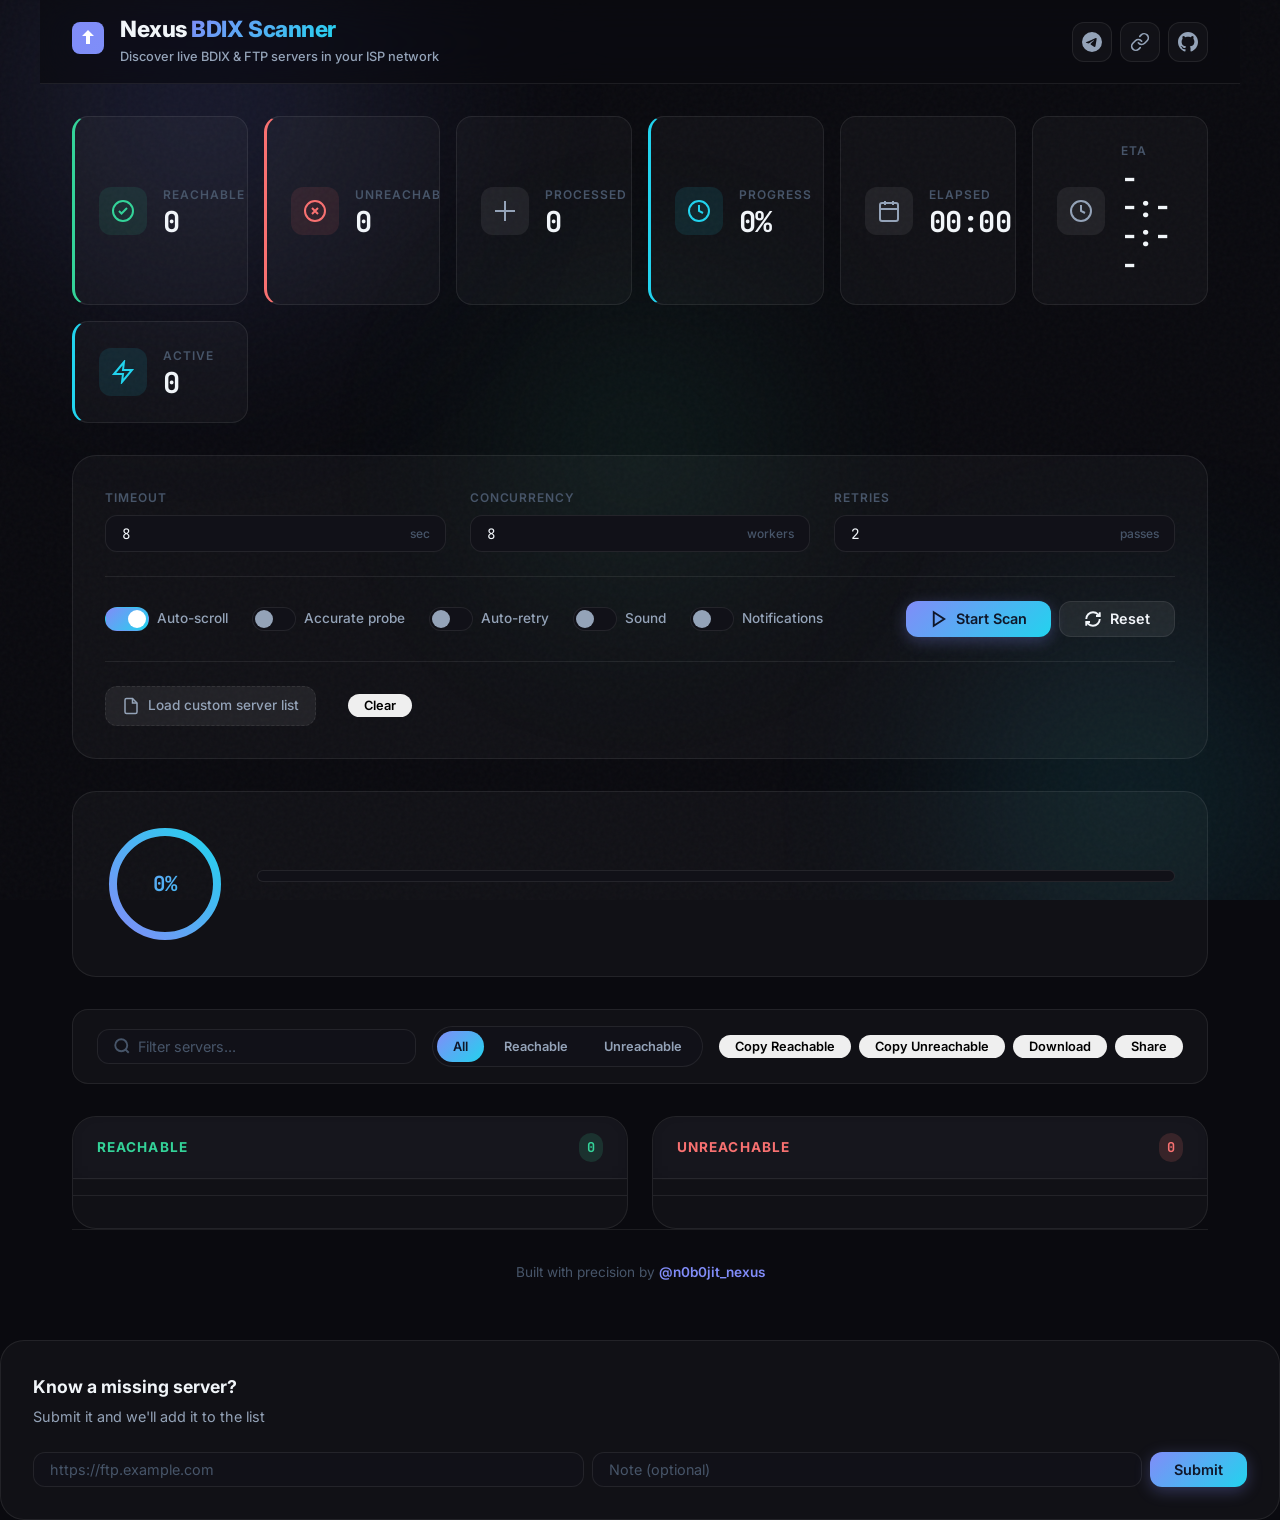
==== commit 7c50de18: "fix: resolve JS syntax errors, race conditions, dead code, and missing DOM elements" ====
--- a/index.html
+++ b/index.html
@@ -35,6 +35,13 @@
     </div>
 
     <main class="app-container">
+        <!-- Update Banner -->
+        <div class="update-banner" id="updateBanner" hidden>
+            <span>New version available</span>
+            <button class="btn btn-small" id="reloadBtn">Reload</button>
+            <button class="btn btn-small ghost" id="dismissUpdateBtn">Dismiss</button>
+        </div>
+
         <!-- Header -->
         <header class="app-header">
             <div class="header-content">
@@ -191,6 +198,11 @@
                                 <span class="toggle-slider"></span>
                                 <span class="toggle-label">Sound</span>
                             </label>
+                            <label class="toggle">
+                                <input type="checkbox" id="notifyToggle">
+                                <span class="toggle-slider"></span>
+                                <span class="toggle-label">Notifications</span>
+                            </label>
                         </div>
 
                         <div class="action-group">
@@ -390,6 +402,16 @@
         </a>
     </div>
 
+    <!-- Social popup while scanning -->
+    <div class="social-popup" id="socialPopup" hidden aria-label="Latest social post">
+        <button class="social-popup-x" id="socialPopupClose" aria-label="Close">&times;</button>
+        <p class="social-popup-title" id="socialPopupTitle">🎬 Latest upload</p>
+        <div class="social-popup-embed">
+            <iframe id="socialPopupFrame" src="" allow="autoplay; encrypted-media" allowfullscreen hidden></iframe>
+            <a id="socialPopupLink" class="social-popup-link" href="#" target="_blank" rel="noopener" hidden>Watch on YouTube</a>
+        </div>
+    </div>
+
     <script src="script.js"></script>
 </body>
 </html>
--- a/style.css
+++ b/style.css
@@ -294,6 +294,88 @@
     .social-follow-grid { grid-template-columns: 1fr; }
 }
 
+/* ---------- Update Banner ---------- */
+.update-banner {
+    position: fixed;
+    top: var(--space-md);
+    left: 50%;
+    transform: translateX(-50%) translateY(-100px);
+    padding: var(--space-md) var(--space-lg);
+    background: var(--bg-surface);
+    border: 1px solid var(--accent-primary);
+    border-radius: var(--radius-lg);
+    color: var(--text-primary);
+    font-size: 0.9rem;
+    font-weight: 600;
+    box-shadow: var(--shadow-lg);
+    z-index: 200;
+    display: flex;
+    align-items: center;
+    gap: var(--space-md);
+    opacity: 0;
+    visibility: hidden;
+    transition: all var(--duration-normal) var(--ease-spring);
+    backdrop-filter: blur(20px);
+}
+.update-banner.show {
+    opacity: 1;
+    visibility: visible;
+    transform: translateX(-50%) translateY(0);
+}
+.update-banner .ghost {
+    background: transparent;
+    color: var(--text-secondary);
+    font-weight: 600;
+}
+
+/* ---------- Social Popup ---------- */
+.social-popup {
+    position: fixed;
+    right: var(--space-lg);
+    bottom: var(--space-lg);
+    z-index: 90;
+    width: min(360px, calc(100vw - 48px));
+    background: var(--bg-surface);
+    border: 1px solid var(--glass-border);
+    border-radius: var(--radius-lg);
+    box-shadow: var(--shadow-lg);
+    padding: var(--space-md);
+    display: flex;
+    flex-direction: column;
+    gap: var(--space-sm);
+    animation: slideIn var(--duration-normal) var(--ease-out) both;
+    backdrop-filter: blur(20px);
+}
+.social-popup[hidden] { display: none; }
+.social-popup-x {
+    position: absolute;
+    top: var(--space-sm);
+    right: var(--space-md);
+    background: none;
+    border: none;
+    color: var(--text-muted);
+    font-size: 1.4rem;
+    cursor: pointer;
+    line-height: 1;
+    width: 28px;
+    height: 28px;
+    display: flex;
+    align-items: center;
+    justify-content: center;
+    border-radius: var(--radius-sm);
+    transition: all var(--duration-fast);
+}
+.social-popup-x:hover { color: var(--text-primary); background: var(--glass-hover); }
+.social-popup-title { font-size: 0.9rem; font-weight: 600; color: var(--text-primary); margin: 0; padding-right: 2rem; }
+.social-popup-embed { position: relative; width: 100%; padding-top: 56.25%; border-radius: var(--radius-md); overflow: hidden; background: var(--bg-elevated); border: 1px solid var(--glass-border); }
+.social-popup-embed iframe { position: absolute; inset: 0; width: 100%; height: 100%; border: 0; }
+.social-popup-link { display: block; text-align: center; font-size: 0.85rem; color: var(--accent-secondary); text-decoration: none; padding: var(--space-sm); border-radius: var(--radius-md); background: var(--glass-bg); border: 1px solid var(--glass-border); transition: all var(--duration-fast); }
+.social-popup-link:hover { background: var(--glass-hover); text-decoration: underline; }
+
+@media (max-width: 760px) {
+    .social-popup { right: var(--space-sm); bottom: var(--space-sm); width: min(320px, calc(100vw - 28px)); }
+}
+
 @media (prefers-reduced-motion: reduce) {
     *, *::before, *::after { animation-duration: 0.001ms !important; animation-iteration-count: 1 !important; transition-duration: 0.001ms !important; }
     .orb { animation: none; }
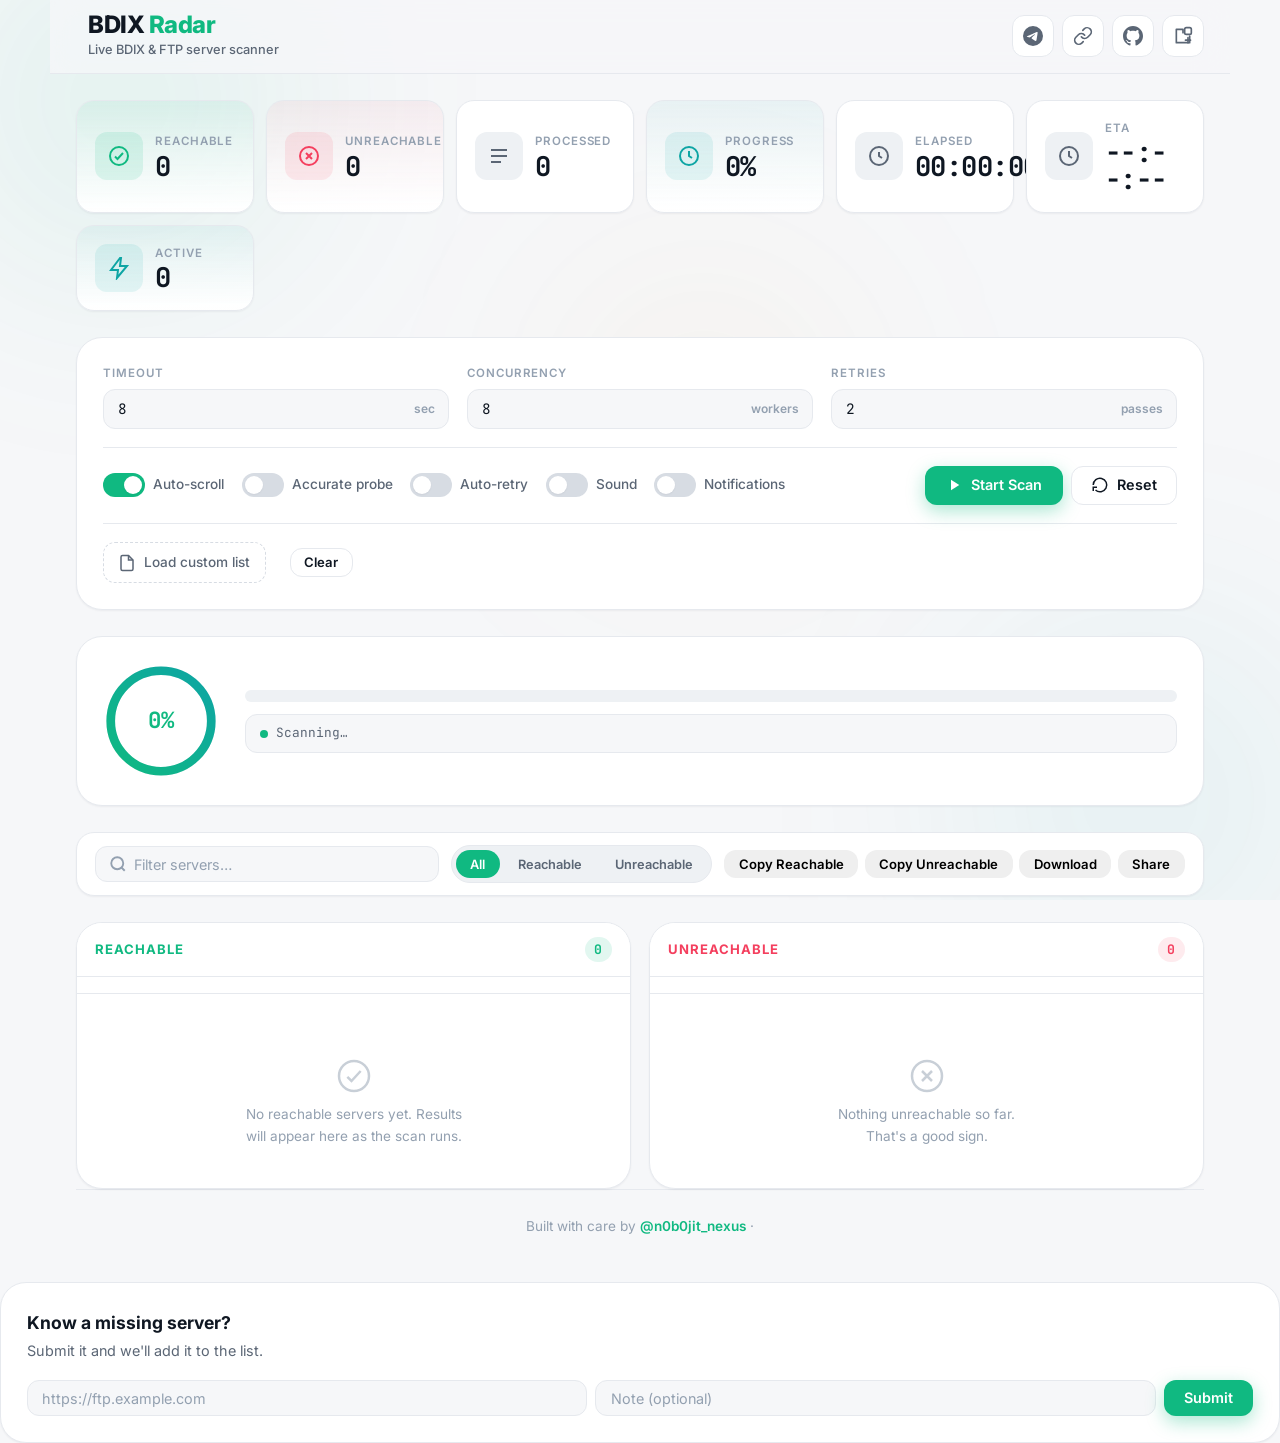
==== commit 9615812c: "redesign: new light studio UI, fix scan state-machine + DOM/PWA bugs - Redesign index.html/style.css" ====
--- a/index.html
+++ b/index.html
@@ -3,9 +3,9 @@
 <head>
     <meta charset="UTF-8">
     <meta name="viewport" content="width=device-width, initial-scale=1.0">
-    <title>Nexus BDIX Scanner — Find Live BDIX & FTP Servers</title>
-    <meta name="description" content="Scan and discover available BDIX & FTP servers from your ISP in parallel — free, fast, fully static. Built by @n0b0jit_nexus.">
-    <meta name="theme-color" content="#0a0a0f">
+    <title>BDIX Radar — Live BDIX & FTP Server Scanner</title>
+    <meta name="description" content="Scan and discover live BDIX & FTP servers from your ISP in parallel — free, fast, fully static. Built by @n0b0jit_nexus.">
+    <meta name="theme-color" content="#f6f7f9">
 
     <!-- Fonts -->
     <link rel="preconnect" href="https://fonts.googleapis.com">
@@ -28,52 +28,60 @@
 <body>
     <!-- Ambient Background -->
     <div class="ambient-bg" aria-hidden="true">
-        <div class="gradient-orb orb-1"></div>
-        <div class="gradient-orb orb-2"></div>
-        <div class="gradient-orb orb-3"></div>
-        <div class="noise-overlay"></div>
+        <div class="ambient-glow glow-1"></div>
+        <div class="ambient-glow glow-2"></div>
+        <div class="ambient-glow glow-3"></div>
     </div>
 
-    <main class="app-container">
+    <a class="skip-link" href="#main">Skip to content</a>
+
+    <main class="app-container" id="main">
         <!-- Update Banner -->
-        <div class="update-banner" id="updateBanner" hidden>
-            <span>New version available</span>
-            <button class="btn btn-small" id="reloadBtn">Reload</button>
-            <button class="btn btn-small ghost" id="dismissUpdateBtn">Dismiss</button>
+        <div class="update-banner" id="updateBanner" role="alert" hidden>
+            <span class="update-text">A fresh version is available</span>
+            <div class="update-actions">
+                <button class="btn btn-primary btn-small" id="reloadBtn">Reload</button>
+                <button class="btn btn-ghost btn-small" id="dismissUpdateBtn" aria-label="Dismiss update notice">Dismiss</button>
+            </div>
         </div>
 
         <!-- Header -->
         <header class="app-header">
             <div class="header-content">
                 <div class="brand">
-                    <div class="logo">
-                        <svg width="32" height="32" viewBox="0 0 32 32" fill="none" xmlns="http://www.w3.org/2000/svg">
-                            <rect width="32" height="32" rx="8" fill="url(#logo-gradient)"/>
-                            <path d="M16 8L22 14H18V22H14V14H10L16 8Z" fill="white"/>
+                    <div class="logo" aria-hidden="true">
+                        <svg viewBox="0 0 40 40" fill="none" xmlns="http://www.w3.org/2000/svg">
+                            <rect width="40" height="40" rx="11" fill="url(#brandGrad)"/>
+                            <circle cx="20" cy="20" r="10" stroke="#fff" stroke-width="2.4" opacity="0.95"/>
+                            <circle cx="20" cy="20" r="3.4" fill="#fff"/>
+                            <path d="M20 5.5v6M20 28.5v6M5.5 20h6M28.5 20h6" stroke="#fff" stroke-width="2.4" stroke-linecap="round" opacity="0.9"/>
                             <defs>
-                                <linearGradient id="logo-gradient" x1="0" y1="0" x2="32" y2="32">
-                                    <stop stop-color="#818cf8"/>
-                                    <stop offset="1" stop-color="#22d3ee"/>
+                                <linearGradient id="brandGrad" x1="0" y1="0" x2="40" y2="40">
+                                    <stop stop-color="#10b981"/>
+                                    <stop offset="1" stop-color="#0ea5a4"/>
                                 </linearGradient>
                             </defs>
                         </svg>
                     </div>
                     <div class="brand-text">
-                        <h1 class="app-title">Nexus <span class="gradient-text">BDIX Scanner</span></h1>
-                        <p class="app-subtitle">Discover live BDIX & FTP servers in your ISP network</p>
-                    </div>
-                </div>
-
-                <nav class="social-links">
-                    <a href="https://t.me/n0b0jit_nexus" target="_blank" rel="noopener" class="social-link" aria-label="Join Telegram">
-                        <svg width="20" height="20" viewBox="0 0 24 24" fill="currentColor"><path d="M11.944 0A12 12 0 0 0 0 12a12 12 0 0 0 12 12 12 12 0 0 0 12-12A12 12 0 0 0 12 0a12 12 0 0 0-.056 0zm4.962 7.224c.1-.002.321.023.465.14a.506.506 0 0 1 .171.325c.016.093.036.306.02.472-.18 1.898-.962 6.502-1.36 8.627-.168.9-.499 1.201-.82 1.23-.696.065-1.225-.46-1.9-.902-1.056-.693-1.653-1.124-2.678-1.8-1.185-.78-.417-1.21.258-1.91.177-.184 3.247-2.977 3.307-3.23.007-.032.014-.15-.056-.212s-.174-.041-.249-.024c-.106.024-1.793 1.14-5.061 3.345-.48.33-.913.49-1.302.48-.428-.008-1.252-.241-1.865-.44-.752-.245-1.349-.374-1.297-.789.027-.216.325-.437.893-.663 3.498-1.524 5.83-2.529 6.998-3.014 3.332-1.386 4.025-1.627 4.476-1.635z"/></svg>
+                        <h1 class="app-title">BDIX <span class="brand-accent">Radar</span></h1>
+                        <p class="app-subtitle">Live BDIX &amp; FTP server scanner</p>
+                    </div>
+                </div>
+
+                <nav class="social-links" aria-label="Social links">
+                    <a href="https://t.me/n0b0jit_nexus" target="_blank" rel="noopener" class="icon-btn" aria-label="Join Telegram" title="Telegram">
+                        <svg viewBox="0 0 24 24" fill="currentColor" aria-hidden="true"><path d="M11.944 0A12 12 0 0 0 0 12a12 12 0 0 0 12 12 12 12 0 0 0 12-12A12 12 0 0 0 12 0a12 12 0 0 0-.056 0zm4.962 7.224c.1-.002.321.023.465.14a.506.506 0 0 1 .171.325c.016.093.036.306.02.472-.18 1.898-.962 6.502-1.36 8.627-.168.9-.499 1.201-.82 1.23-.696.065-1.225-.46-1.9-.902-1.056-.693-1.653-1.124-2.678-1.8-1.185-.78-.417-1.21.258-1.91.177-.184 3.247-2.977 3.307-3.23.007-.032.014-.15-.056-.212s-.174-.041-.249-.024c-.106.024-1.793 1.14-5.061 3.345-.48.33-.913.49-1.302.48-.428-.008-1.252-.241-1.865-.44-.752-.245-1.349-.374-1.297-.789.027-.216.325-.437.893-.663 3.498-1.524 5.83-2.529 6.998-3.014 3.332-1.386 4.025-1.627 4.476-1.635z"/></svg>
                     </a>
-                    <a href="https://linktr.ee/mr_nobojit.m" target="_blank" rel="noopener" class="social-link" aria-label="Linktree">
-                        <svg width="20" height="20" viewBox="0 0 24 24" fill="none" stroke="currentColor" stroke-width="2" stroke-linecap="round" stroke-linejoin="round"><path d="M10 13a5 5 0 0 0 7.54.54l3-3a5 5 0 0 0-7.07-7.07l-1.72 1.71"/><path d="M14 11a5 5 0 0 0-7.54-.54l-3 3a5 5 0 0 0 7.07 7.07l1.71-1.71"/></svg>
+                    <a href="https://linktr.ee/mr_nobojit.m" target="_blank" rel="noopener" class="icon-btn" aria-label="Open Linktree" title="Linktree">
+                        <svg viewBox="0 0 24 24" fill="none" stroke="currentColor" stroke-width="2" stroke-linecap="round" stroke-linejoin="round" aria-hidden="true"><path d="M10 13a5 5 0 0 0 7.54.54l3-3a5 5 0 0 0-7.07-7.07l-1.72 1.71"/><path d="M14 11a5 5 0 0 0-7.54-.54l-3 3a5 5 0 0 0 7.07 7.07l1.71-1.71"/></svg>
                     </a>
-                    <a href="https://github.com/n0b0jit/nexus-bdix-scanner" target="_blank" rel="noopener" class="social-link" aria-label="Star on GitHub">
-                        <svg width="20" height="20" viewBox="0 0 24 24" fill="currentColor"><path d="M12 0c-6.626 0-12 5.373-12 12 0 5.302 3.438 9.8 8.207 11.387.599.111.793-.261.793-.577v-2.234c-3.338.726-4.033-1.416-4.033-1.416-.546-1.387-1.333-1.756-1.333-1.756-1.089-.745.083-.729.083-.729 1.205.084 1.839 1.237 1.839 1.237 1.07 1.834 2.807 1.304 3.492.997.107-.775.418-1.305.762-1.604-2.665-.305-5.467-1.334-5.467-5.931 0-1.311.469-2.381 1.236-3.221-.124-.303-.535-1.524.117-3.176 0 0 1.008-.322 3.301 1.23.957-.266 1.983-.399 3.003-.404 1.02.005 2.047.138 3.006.404 2.291-1.552 3.297-1.23 3.297-1.23.653 1.653.242 2.874.118 3.176.77.84 1.235 1.911 1.235 3.221 0 4.609-2.807 5.624-5.479 5.921.43.372.823 1.102.823 2.222v3.293c0 .319.192.694.801.576 4.765-1.589 8.199-6.086 8.199-11.386 0-6.627-5.373-12-12-12z"/></svg>
+                    <a href="https://github.com/n0b0jit/nexus-bdix-scanner" target="_blank" rel="noopener" class="icon-btn" aria-label="Star on GitHub" title="GitHub">
+                        <svg viewBox="0 0 24 24" fill="currentColor" aria-hidden="true"><path d="M12 0c-6.626 0-12 5.373-12 12 0 5.302 3.438 9.8 8.207 11.387.599.111.793-.261.793-.577v-2.234c-3.338.726-4.033-1.416-4.033-1.416-.546-1.387-1.333-1.756-1.333-1.756-1.089-.745.083-.729.083-.729 1.205.084 1.839 1.237 1.839 1.237 1.07 1.834 2.807 1.304 3.492.997.107-.775.418-1.305.762-1.604-2.665-.305-5.467-1.334-5.467-5.931 0-1.311.469-2.381 1.236-3.221-.124-.303-.535-1.524.117-3.176 0 0 1.008-.322 3.301 1.23.957-.266 1.983-.399 3.003-.404 1.02.005 2.047.138 3.006.404 2.291-1.552 3.297-1.23 3.297-1.23.653 1.653.242 2.874.118 3.176.77.84 1.235 1.911 1.235 3.221 0 4.609-2.807 5.624-5.479 5.921.43.372.823 1.102.823 2.222v3.293c0 .319.192.694.801.576 4.765-1.589 8.199-6.086 8.199-11.386 0-6.627-5.373-12-12-12z"/></svg>
                     </a>
+                    <button class="icon-btn" id="shareCardBtn" type="button" aria-label="Create share card" title="Share card">
+                        <svg viewBox="0 0 24 24" fill="none" stroke="currentColor" stroke-width="2" stroke-linecap="round" stroke-linejoin="round" aria-hidden="true"><path d="M12 8V4H4v16h16v-8"/><rect x="14" y="2" width="8" height="8" rx="2"/><path d="M18 14v6M15 17h6"/></svg>
+                    </button>
                 </nav>
             </div>
         </header>
@@ -83,18 +91,18 @@
             <!-- Stats Grid -->
             <section class="stats-section" aria-label="Scan statistics">
                 <div class="stats-grid">
-                    <article class="stat-card" data-tone="online">
-                        <div class="stat-icon">
-                            <svg width="24" height="24" viewBox="0 0 24 24" fill="none" stroke="currentColor" stroke-width="2"><circle cx="12" cy="12" r="10"/><path d="M8 12l2.5 2.5L16 9"/></svg>
+                    <article class="stat-card tone-online">
+                        <div class="stat-icon">
+                            <svg viewBox="0 0 24 24" fill="none" stroke="currentColor" stroke-width="2" aria-hidden="true"><circle cx="12" cy="12" r="9"/><path d="M8 12.5l2.5 2.5L16 9"/></svg>
                         </div>
                         <div class="stat-info">
                             <span class="stat-label">Reachable</span>
                             <span class="stat-value" id="onlineCount">0</span>
                         </div>
                     </article>
-                    <article class="stat-card" data-tone="offline">
-                        <div class="stat-icon">
-                            <svg width="24" height="24" viewBox="0 0 24 24" fill="none" stroke="currentColor" stroke-width="2"><circle cx="12" cy="12" r="10"/><path d="M15 9l-6 6M9 9l6 6"/></svg>
+                    <article class="stat-card tone-offline">
+                        <div class="stat-icon">
+                            <svg viewBox="0 0 24 24" fill="none" stroke="currentColor" stroke-width="2" aria-hidden="true"><circle cx="12" cy="12" r="9"/><path d="M15 9l-6 6M9 9l6 6"/></svg>
                         </div>
                         <div class="stat-info">
                             <span class="stat-label">Unreachable</span>
@@ -103,16 +111,16 @@
                     </article>
                     <article class="stat-card">
                         <div class="stat-icon">
-                            <svg width="24" height="24" viewBox="0 0 24 24" fill="none" stroke="currentColor" stroke-width="2"><path d="M12 2v20M2 12h20"/></svg>
+                            <svg viewBox="0 0 24 24" fill="none" stroke="currentColor" stroke-width="2" aria-hidden="true"><path d="M4 6h16M4 12h16M4 18h10"/></svg>
                         </div>
                         <div class="stat-info">
                             <span class="stat-label">Processed</span>
                             <span class="stat-value" id="totalCount">0</span>
                         </div>
                     </article>
-                    <article class="stat-card" data-tone="progress">
-                        <div class="stat-icon">
-                            <svg width="24" height="24" viewBox="0 0 24 24" fill="none" stroke="currentColor" stroke-width="2"><circle cx="12" cy="12" r="10"/><path d="M12 6v6l4 2"/></svg>
+                    <article class="stat-card tone-progress">
+                        <div class="stat-icon">
+                            <svg viewBox="0 0 24 24" fill="none" stroke="currentColor" stroke-width="2" aria-hidden="true"><circle cx="12" cy="12" r="9"/><path d="M12 7v5l3 2"/></svg>
                         </div>
                         <div class="stat-info">
                             <span class="stat-label">Progress</span>
@@ -121,7 +129,7 @@
                     </article>
                     <article class="stat-card">
                         <div class="stat-icon">
-                            <svg width="24" height="24" viewBox="0 0 24 24" fill="none" stroke="currentColor" stroke-width="2"><rect x="3" y="4" width="18" height="18" rx="2" ry="2"/><line x1="16" y1="2" x2="16" y2="6"/><line x1="8" y1="2" x2="8" y2="6"/><line x1="3" y1="10" x2="21" y2="10"/></svg>
+                            <svg viewBox="0 0 24 24" fill="none" stroke="currentColor" stroke-width="2" aria-hidden="true"><circle cx="12" cy="12" r="9"/><path d="M12 8v4l3 2"/></svg>
                         </div>
                         <div class="stat-info">
                             <span class="stat-label">Elapsed</span>
@@ -130,16 +138,16 @@
                     </article>
                     <article class="stat-card">
                         <div class="stat-icon">
-                            <svg width="24" height="24" viewBox="0 0 24 24" fill="none" stroke="currentColor" stroke-width="2"><path d="M12 2a10 10 0 0 1 10 10c0 5.523-4.477 10-10 10S2 17.523 2 12 6.477 2 12 2z"/><path d="M12 6v6l4 2"/></svg>
+                            <svg viewBox="0 0 24 24" fill="none" stroke="currentColor" stroke-width="2" aria-hidden="true"><circle cx="12" cy="12" r="9"/><path d="M12 7v5l3 2"/></svg>
                         </div>
                         <div class="stat-info">
                             <span class="stat-label">ETA</span>
                             <span class="stat-value mono" id="etaTime">--:--:--</span>
                         </div>
                     </article>
-                    <article class="stat-card" data-tone="progress">
-                        <div class="stat-icon">
-                            <svg width="24" height="24" viewBox="0 0 24 24" fill="none" stroke="currentColor" stroke-width="2"><path d="M13 2L3 14h9l-1 8 10-12h-9l1-8z"/></svg>
+                    <article class="stat-card tone-progress">
+                        <div class="stat-icon">
+                            <svg viewBox="0 0 24 24" fill="none" stroke="currentColor" stroke-width="2" aria-hidden="true"><path d="M13 2L4 14h7l-1 8 10-12h-7l1-8z"/></svg>
                         </div>
                         <div class="stat-info">
                             <span class="stat-label">Active</span>
@@ -177,58 +185,54 @@
                     </div>
 
                     <div class="controls-row">
-                        <div class="toggle-group">
+                        <div class="toggle-group" role="group" aria-label="Scan options">
                             <label class="toggle">
                                 <input type="checkbox" id="autoscroll" checked>
-                                <span class="toggle-slider"></span>
+                                <span class="toggle-slider" aria-hidden="true"></span>
                                 <span class="toggle-label">Auto-scroll</span>
                             </label>
                             <label class="toggle">
                                 <input type="checkbox" id="accurateProbe">
-                                <span class="toggle-slider"></span>
+                                <span class="toggle-slider" aria-hidden="true"></span>
                                 <span class="toggle-label">Accurate probe</span>
                             </label>
                             <label class="toggle">
                                 <input type="checkbox" id="retryUnreachable">
-                                <span class="toggle-slider"></span>
+                                <span class="toggle-slider" aria-hidden="true"></span>
                                 <span class="toggle-label">Auto-retry</span>
                             </label>
                             <label class="toggle">
                                 <input type="checkbox" id="soundOnComplete">
-                                <span class="toggle-slider"></span>
+                                <span class="toggle-slider" aria-hidden="true"></span>
                                 <span class="toggle-label">Sound</span>
                             </label>
                             <label class="toggle">
                                 <input type="checkbox" id="notifyToggle">
-                                <span class="toggle-slider"></span>
+                                <span class="toggle-slider" aria-hidden="true"></span>
                                 <span class="toggle-label">Notifications</span>
                             </label>
                         </div>
 
                         <div class="action-group">
                             <button id="startStopBtn" class="btn btn-primary">
-                                <span class="btn-content">
-                                    <svg class="btn-icon" width="18" height="18" viewBox="0 0 24 24" fill="none" stroke="currentColor" stroke-width="2.5"><polygon points="5 3 19 12 5 21 5 3"/></svg>
-                                    Start Scan
-                                </span>
+                                <svg class="btn-icon" viewBox="0 0 24 24" fill="currentColor" aria-hidden="true"><path d="M8 5v14l11-7z"/></svg>
+                                <span class="btn-label">Start Scan</span>
                             </button>
-                            <button id="resetBtn" class="btn btn-secondary">
-                                <span class="btn-content">
-                                    <svg class="btn-icon" width="18" height="18" viewBox="0 0 24 24" fill="none" stroke="currentColor" stroke-width="2.5"><path d="M3 12a9 9 0 0 1 9-9 9.75 9.75 0 0 1 6.74 2.74L21 8"/><path d="M21 3v5h-5"/><path d="M21 12a9 9 0 0 1-9 9 9.75 9.75 0 0 1-6.74-2.74L3 16"/><path d="M8 16H3v5"/></svg>
-                                    Reset
-                                </span>
+                            <button id="resetBtn" class="btn btn-ghost" title="Reset (R)" aria-label="Reset scan">
+                                <svg class="btn-icon" viewBox="0 0 24 24" fill="none" stroke="currentColor" stroke-width="2" aria-hidden="true"><path d="M3 12a9 9 0 1 1 3 6.7"/><path d="M3 20v-5h5"/></svg>
+                                <span class="btn-label">Reset</span>
                             </button>
                         </div>
                     </div>
 
                     <div class="file-input-group">
                         <label for="customListFile" class="file-label">
-                            <svg width="18" height="18" viewBox="0 0 24 24" fill="none" stroke="currentColor" stroke-width="2"><path d="M14 2H6a2 2 0 0 0-2 2v16a2 2 0 0 0 2 2h12a2 2 0 0 0 2-2V8z"/><polyline points="14 2 14 8 20 8"/></svg>
-                            Load custom server list
+                            <svg viewBox="0 0 24 24" fill="none" stroke="currentColor" stroke-width="2" aria-hidden="true"><path d="M14 2H6a2 2 0 0 0-2 2v16a2 2 0 0 0 2 2h12a2 2 0 0 0 2-2V8z"/><path d="M14 2v6h6"/></svg>
+                            Load custom list
                         </label>
                         <input type="file" id="customListFile" accept=".txt" aria-label="Load custom server list">
                         <span class="file-meta" id="customListMeta"></span>
-                        <button type="button" class="btn btn-small" id="clearCustomListBtn" hidden>Clear</button>
+                        <button type="button" class="btn btn-ghost btn-small" id="clearCustomListBtn" hidden>Clear</button>
                     </div>
                 </div>
             </section>
@@ -237,31 +241,29 @@
             <section class="progress-section" aria-label="Scan progress">
                 <div class="progress-card">
                     <div class="progress-ring-container">
-                        <svg class="progress-ring" viewBox="0 0 120 120">
+                        <svg class="progress-ring" viewBox="0 0 120 120" role="img" aria-label="Overall progress">
                             <defs>
                                 <linearGradient id="ringGradient" x1="0%" y1="0%" x2="100%" y2="100%">
-                                    <stop offset="0%" stop-color="#818cf8"/>
-                                    <stop offset="100%" stop-color="#22d3ee"/>
+                                    <stop offset="0%" stop-color="#10b981"/>
+                                    <stop offset="100%" stop-color="#0ea5a4"/>
                                 </linearGradient>
                             </defs>
                             <circle class="ring-bg" cx="60" cy="60" r="52"/>
                             <circle class="ring-fg" id="progressRing" cx="60" cy="60" r="52"/>
                         </svg>
-                        <div class="ring-text">
-                            <span id="ringPercent">0%</span>
-                        </div>
+                        <div class="ring-text" id="ringPercent">0%</div>
                     </div>
                     <div class="progress-details">
                         <div class="progress-track-wrapper">
-                            <div class="progress-track">
+                            <div class="progress-track" role="progressbar" aria-valuemin="0" aria-valuemax="100" aria-valuenow="0" id="progressBarTrack">
                                 <div class="progress-fill" id="progressBar">
                                     <div class="progress-shimmer"></div>
                                 </div>
                             </div>
                         </div>
-                        <div class="current-url" id="currentUrlContainer" style="display:none;">
-                            <span class="url-indicator"></span>
-                            <span id="currentUrl">Scanning...</span>
+                        <div class="current-url" id="currentUrlContainer" hidden>
+                            <span class="url-indicator" aria-hidden="true"></span>
+                            <span id="currentUrl">Scanning…</span>
                         </div>
                     </div>
                 </div>
@@ -271,19 +273,19 @@
             <section class="toolbar-section" aria-label="Search and filters">
                 <div class="toolbar-card">
                     <div class="search-wrapper">
-                        <svg class="search-icon" width="18" height="18" viewBox="0 0 24 24" fill="none" stroke="currentColor" stroke-width="2.5"><circle cx="11" cy="11" r="8"/><path d="m21 21-4.35-4.35"/></svg>
-                        <input type="text" id="searchInput" placeholder="Filter servers..." aria-label="Filter results">
+                        <svg class="search-icon" viewBox="0 0 24 24" fill="none" stroke="currentColor" stroke-width="2.5" aria-hidden="true"><circle cx="11" cy="11" r="8"/><path d="m21 21-4.35-4.35"/></svg>
+                        <input type="text" id="searchInput" placeholder="Filter servers…" aria-label="Filter results">
                     </div>
                     <div class="filter-pills" role="group" aria-label="Quick filter">
-                        <button class="pill active" data-filter="all">All</button>
-                        <button class="pill" data-filter="online">Reachable</button>
-                        <button class="pill" data-filter="offline">Unreachable</button>
+                        <button class="pill active" data-filter="all" type="button">All</button>
+                        <button class="pill" data-filter="online" type="button">Reachable</button>
+                        <button class="pill" data-filter="offline" type="button">Unreachable</button>
                     </div>
                     <div class="export-group">
-                        <button class="btn btn-small" id="copyOnlineBtn">Copy Reachable</button>
-                        <button class="btn btn-small" id="copyOfflineBtn">Copy Unreachable</button>
-                        <button class="btn btn-small" id="downloadBtn">Download</button>
-                        <button class="btn btn-small" id="shareBtn">Share</button>
+                        <button class="btn btn-small" id="copyOnlineBtn" type="button" title="Copy reachable URLs">Copy Reachable</button>
+                        <button class="btn btn-small" id="copyOfflineBtn" type="button" title="Copy unreachable URLs">Copy Unreachable</button>
+                        <button class="btn btn-small" id="downloadBtn" type="button" title="Download results">Download</button>
+                        <button class="btn btn-small" id="shareBtn" type="button" title="Copy share summary">Share</button>
                     </div>
                 </div>
             </section>
@@ -298,6 +300,10 @@
                         </header>
                         <ul id="urlList" class="results-list" aria-live="polite"></ul>
                         <p class="results-note" id="renderNoteOnline"></p>
+                        <div class="empty-state" id="emptyOnline" hidden>
+                            <svg viewBox="0 0 24 24" fill="none" stroke="currentColor" stroke-width="1.5" aria-hidden="true"><circle cx="12" cy="12" r="9"/><path d="M8 12.5l2.5 2.5L16 9"/></svg>
+                            <p>No reachable servers yet. Results will appear here as the scan runs.</p>
+                        </div>
                     </div>
                     <div class="results-panel">
                         <header class="results-header">
@@ -306,6 +312,10 @@
                         </header>
                         <ul id="urlList2" class="results-list" aria-live="polite"></ul>
                         <p class="results-note" id="renderNoteOffline"></p>
+                        <div class="empty-state" id="emptyOffline" hidden>
+                            <svg viewBox="0 0 24 24" fill="none" stroke="currentColor" stroke-width="1.5" aria-hidden="true"><circle cx="12" cy="12" r="9"/><path d="M15 9l-6 6M9 9l6 6"/></svg>
+                            <p>Nothing unreachable so far. That's a good sign.</p>
+                        </div>
                     </div>
                 </div>
             </section>
@@ -313,7 +323,7 @@
 
         <!-- Footer -->
         <footer class="app-footer">
-            <p class="footer-text">Built with precision by <a href="https://t.me/n0b0jit_nexus" target="_blank" rel="noopener">@n0b0jit_nexus</a></p>
+            <p class="footer-text">Built with care by <a href="https://t.me/n0b0jit_nexus" target="_blank" rel="noopener">@n0b0jit_nexus</a> · <span id="visitorsBadge" class="visitors-badge" hidden><svg viewBox="0 0 24 24" fill="none" stroke="currentColor" stroke-width="2" aria-hidden="true"><path d="M2 12s3.5-7 10-7 10 7 10 7-3.5 7-10 7S2 12 2 12z"/><circle cx="12" cy="12" r="3"/></svg><span id="visitorsCount">0</span> scans run</span></p>
         </footer>
     </main>
 
@@ -321,14 +331,14 @@
     <div class="toast-container" id="toast" role="status" aria-live="polite"></div>
 
     <!-- Completion CTA -->
-    <section class="completion-cta" id="completionCta" hidden>
+    <section class="completion-cta" id="completionCta" hidden aria-live="polite">
         <div class="cta-content">
-            <div class="cta-icon">
-                <svg width="24" height="24" viewBox="0 0 24 24" fill="none" stroke="currentColor" stroke-width="2"><path d="M22 2L11 13"/><path d="M22 2l-7 20-4-9-9-4 20-7z"/></svg>
+            <div class="cta-icon" aria-hidden="true">
+                <svg viewBox="0 0 24 24" fill="none" stroke="currentColor" stroke-width="2"><path d="M20 6L9 17l-5-5"/></svg>
             </div>
             <div class="cta-text">
-                <strong>Join @n0b0jit_nexus</strong>
-                <span>Get the latest BDIX server lists and updates</span>
+                <strong>Scan complete</strong>
+                <span>Get the freshest BDIX server lists on Telegram</span>
             </div>
             <a class="btn btn-primary" id="telegramCtaBtn" target="_blank" rel="noopener">Join Telegram</a>
         </div>
@@ -338,7 +348,7 @@
     <section class="submit-section" aria-label="Submit a server">
         <div class="submit-card">
             <h2 class="submit-title">Know a missing server?</h2>
-            <p class="submit-desc">Submit it and we'll add it to the list</p>
+            <p class="submit-desc">Submit it and we'll add it to the list.</p>
             <form id="submitForm" class="submit-form" autocomplete="off">
                 <div class="form-row">
                     <input type="url" id="submitUrl" class="form-input" placeholder="https://ftp.example.com" aria-label="Server URL" required>
@@ -357,9 +367,9 @@
             <h3 class="modal-title">Share Results</h3>
             <canvas id="shareCanvas" width="1200" height="630" class="share-canvas"></canvas>
             <div class="modal-actions">
-                <button class="btn btn-small" id="downloadCardBtn">Download</button>
-                <button class="btn btn-small" id="copyCardBtn">Copy Image</button>
-                <button class="btn btn-small" id="copyCardTextBtn">Copy Text</button>
+                <button class="btn btn-small" id="downloadCardBtn" type="button">Download</button>
+                <button class="btn btn-small" id="copyCardBtn" type="button">Copy Image</button>
+                <button class="btn btn-small" id="copyCardTextBtn" type="button">Copy Text</button>
             </div>
             <p class="modal-hint" id="cardHint"></p>
         </div>
@@ -374,12 +384,12 @@
             <p class="social-follow-sub">Follow for the latest BDIX servers and updates</p>
             <div class="social-follow-grid">
                 <a class="social-follow-card fb" href="https://www.facebook.com/n0b0jit.nexus" target="_blank" rel="noopener">
-                    <span class="social-follow-ico">📘</span>
+                    <span class="social-follow-ico" aria-hidden="true">📘</span>
                     <span class="social-follow-name">Facebook</span>
                     <span class="social-follow-handle">@n0b0jit.nexus</span>
                 </a>
                 <a class="social-follow-card ig" href="https://www.instagram.com/n0b0jit_nexus" target="_blank" rel="noopener">
-                    <span class="social-follow-ico">📸</span>
+                    <span class="social-follow-ico" aria-hidden="true">📸</span>
                     <span class="social-follow-name">Instagram</span>
                     <span class="social-follow-handle">@n0b0jit_nexus</span>
                 </a>
@@ -393,11 +403,11 @@
         <a class="yt-card" id="ytCard" href="#" target="_blank" rel="noopener">
             <div class="yt-thumb-wrap">
                 <img class="yt-thumb" id="ytThumb" src="" alt="Latest YouTube video thumbnail" loading="lazy">
-                <span class="yt-play">▶</span>
+                <span class="yt-play" aria-hidden="true">▶</span>
             </div>
             <div class="yt-meta">
                 <span class="yt-label">Latest Video</span>
-                <span class="yt-title" id="ytTitle">Loading...</span>
+                <span class="yt-title" id="ytTitle">Loading…</span>
             </div>
         </a>
     </div>
--- a/style.css
+++ b/style.css
@@ -1,382 +1,395 @@
 /* ================================================================
-   NEXUS BDIX SCANNER — Modern UI/UX Design System
+   BDIX RADAR — Light "studio" design system
    ================================================================ */
 
 :root {
-    --bg-base: #0a0a0f;
-    --bg-elevated: #111118;
-    --bg-surface: #16161f;
-    --bg-overlay: #1c1c28;
-    --text-primary: #f1f5f9;
-    --text-secondary: #94a3b8;
-    --text-muted: #475569;
-    --text-inverse: #0f172a;
-    --accent-primary: #818cf8;
-    --accent-secondary: #22d3ee;
-    --accent-tertiary: #34d399;
-    --accent-glow: rgba(129, 140, 248, 0.4);
-    --status-success: #34d399;
-    --status-error: #f87171;
-    --status-warning: #fbbf24;
-    --status-info: #60a5fa;
-    --glass-bg: rgba(255, 255, 255, 0.03);
-    --glass-border: rgba(255, 255, 255, 0.08);
-    --glass-hover: rgba(255, 255, 255, 0.06);
-    --glass-strong: rgba(255, 255, 255, 0.07);
-    --glass-shine: rgba(255, 255, 255, 0.12);
-    --font-sans: 'Inter', system-ui, -apple-system, sans-serif;
-    --font-mono: 'JetBrains Mono', 'Fira Code', monospace;
-    --space-xs: 0.25rem;
-    --space-sm: 0.5rem;
-    --space-md: 1rem;
-    --space-lg: 1.5rem;
-    --space-xl: 2rem;
-    --space-2xl: 3rem;
+    --bg-base: #f6f7f9;
+    --bg-elevated: #ffffff;
+    --bg-surface: #ffffff;
+    --bg-sunken: #eef1f4;
+    --text-primary: #0f1722;
+    --text-secondary: #5b6675;
+    --text-muted: #93a0b0;
+    --text-inverse: #ffffff;
+    --accent: #10b981;
+    --accent-2: #0ea5a4;
+    --accent-soft: rgba(16, 185, 129, 0.12);
+    --accent-glow: rgba(16, 185, 129, 0.35);
+    --status-success: #10b981;
+    --status-error: #f43f5e;
+    --status-warning: #f59e0b;
+    --line: #e6e9ee;
+    --line-strong: #d7dce3;
+    --shadow-sm: 0 1px 2px rgba(15, 23, 34, 0.05);
+    --shadow-md: 0 6px 20px rgba(15, 23, 34, 0.08);
+    --shadow-lg: 0 18px 50px rgba(15, 23, 34, 0.14);
     --radius-sm: 8px;
     --radius-md: 12px;
-    --radius-lg: 16px;
-    --radius-xl: 24px;
+    --radius-lg: 18px;
+    --radius-xl: 26px;
     --radius-full: 9999px;
-    --shadow-sm: 0 2px 8px rgba(0, 0, 0, 0.3);
-    --shadow-md: 0 8px 24px rgba(0, 0, 0, 0.4);
-    --shadow-lg: 0 16px 48px rgba(0, 0, 0, 0.5);
-    --shadow-glow: 0 0 20px var(--accent-glow);
+    --font-sans: 'Inter', system-ui, -apple-system, 'Segoe UI', Roboto, sans-serif;
+    --font-mono: 'JetBrains Mono', ui-monospace, 'SFMono-Regular', Menlo, monospace;
     --ease-out: cubic-bezier(0.22, 1, 0.36, 1);
     --ease-spring: cubic-bezier(0.34, 1.56, 0.64, 1);
-    --duration-fast: 150ms;
-    --duration-normal: 300ms;
-    --duration-slow: 500ms;
-    --max-width: 1200px;
+    --duration-fast: 140ms;
+    --duration-normal: 260ms;
+    --duration-slow: 480ms;
+    --max-width: 1180px;
 }
 
 *, *::before, *::after { margin: 0; padding: 0; box-sizing: border-box; }
+
 html { scroll-behavior: smooth; -webkit-font-smoothing: antialiased; -moz-osx-font-smoothing: grayscale; }
-body { font-family: var(--font-sans); background: var(--bg-base); color: var(--text-primary); line-height: 1.6; min-height: 100vh; overflow-x: hidden; }
-
+
+body {
+    font-family: var(--font-sans);
+    background: var(--bg-base);
+    color: var(--text-primary);
+    line-height: 1.6;
+    min-height: 100vh;
+    overflow-x: hidden;
+}
+
+.skip-link {
+    position: absolute;
+    left: -9999px;
+    top: 0;
+    z-index: 300;
+    background: var(--accent);
+    color: #fff;
+    padding: 0.6rem 1rem;
+    border-radius: 0 0 var(--radius-md) 0;
+    font-weight: 600;
+}
+.skip-link:focus { left: 0; }
+
+/* Ambient background */
 .ambient-bg { position: fixed; inset: 0; z-index: -1; overflow: hidden; background: var(--bg-base); }
-.gradient-orb { position: absolute; border-radius: 50%; filter: blur(100px); opacity: 0.5; will-change: transform; pointer-events: none; }
-.orb-1 { width: 600px; height: 600px; background: radial-gradient(circle, rgba(129, 140, 248, 0.4), transparent 70%); top: -200px; left: -100px; animation: orbFloat 20s ease-in-out infinite; }
-.orb-2 { width: 500px; height: 500px; background: radial-gradient(circle, rgba(34, 211, 238, 0.35), transparent 70%); bottom: -150px; right: -100px; animation: orbFloat 24s ease-in-out infinite reverse; }
-.orb-3 { width: 400px; height: 400px; background: radial-gradient(circle, rgba(52, 211, 153, 0.3), transparent 70%); top: 50%; left: 50%; transform: translate(-50%, -50%); animation: orbPulse 16s ease-in-out infinite; }
-.noise-overlay { position: absolute; inset: 0; opacity: 0.03; background-image: url("data:image/svg+xml,%3Csvg viewBox='0 0 256 256' xmlns='http://www.w3.org/2000/svg'%3E%3Cfilter id='noise'%3E%3CfeTurbulence type='fractalNoise' baseFrequency='0.9' numOctaves='4' stitchTiles='stitch'/%3E%3C/filter%3E%3Crect width='100%25' height='100%25' filter='url(%23noise)'/%3E%3C/svg%3E"); pointer-events: none; }
-
-@keyframes orbFloat { 0%, 100% { transform: translate(0, 0) scale(1); } 33% { transform: translate(30px, -30px) scale(1.05); } 66% { transform: translate(-20px, 20px) scale(0.95); } }
-@keyframes orbPulse { 0%, 100% { transform: translate(-50%, -50%) scale(1); opacity: 0.3; } 50% { transform: translate(-50%, -50%) scale(1.1); opacity: 0.5; } }
-
-.app-container { max-width: var(--max-width); margin: 0 auto; padding: var(--space-xl); min-height: 100vh; display: flex; flex-direction: column; }
-.main-content { flex: 1; display: flex; flex-direction: column; gap: var(--space-xl); }
-
-.app-header { position: sticky; top: 0; z-index: 50; backdrop-filter: blur(20px) saturate(180%); -webkit-backdrop-filter: blur(20px) saturate(180%); background: rgba(10, 10, 15, 0.7); border-bottom: 1px solid var(--glass-border); margin: calc(-1 * var(--space-xl)) calc(-1 * var(--space-xl)) var(--space-xl); padding: var(--space-md) var(--space-xl); }
-.header-content { max-width: var(--max-width); margin: 0 auto; display: flex; align-items: center; justify-content: space-between; gap: var(--space-lg); }
-.brand { display: flex; align-items: center; gap: var(--space-md); }
-.logo { flex-shrink: 0; }
-.brand-text { display: flex; flex-direction: column; gap: var(--space-xs); }
-.app-title { font-size: clamp(1.1rem, 3vw, 1.4rem); font-weight: 800; letter-spacing: -0.02em; line-height: 1.2; }
-.gradient-text { background: linear-gradient(135deg, var(--accent-primary), var(--accent-secondary)); -webkit-background-clip: text; -webkit-text-fill-color: transparent; background-clip: text; }
+.ambient-glow { position: absolute; border-radius: 50%; filter: blur(120px); opacity: 0.55; pointer-events: none; will-change: transform; }
+.glow-1 { width: 480px; height: 480px; background: radial-gradient(circle, rgba(16,185,129,0.28), transparent 70%); top: -140px; left: -120px; animation: floatA 22s ease-in-out infinite; }
+.glow-2 { width: 520px; height: 520px; background: radial-gradient(circle, rgba(14,165,164,0.22), transparent 70%); bottom: -160px; right: -120px; animation: floatB 26s ease-in-out infinite; }
+.glow-3 { width: 420px; height: 420px; background: radial-gradient(circle, rgba(245,158,11,0.16), transparent 70%); top: 45%; left: 55%; transform: translate(-50%,-50%); animation: pulseGlow 18s ease-in-out infinite; }
+
+@keyframes floatA { 0%,100% { transform: translate(0,0) scale(1); } 50% { transform: translate(40px,30px) scale(1.08); } }
+@keyframes floatB { 0%,100% { transform: translate(0,0) scale(1); } 50% { transform: translate(-30px,-30px) scale(1.06); } }
+@keyframes pulseGlow { 0%,100% { transform: translate(-50%,-50%) scale(1); opacity: 0.5; } 50% { transform: translate(-50%,-50%) scale(1.12); opacity: 0.75; } }
+
+.app-container { max-width: var(--max-width); margin: 0 auto; padding: var(--radius-xl); min-height: 100vh; display: flex; flex-direction: column; }
+.main-content { flex: 1; display: flex; flex-direction: column; gap: var(--radius-xl); }
+
+/* Header */
+.app-header {
+    position: sticky; top: 0; z-index: 50;
+    margin: calc(-1 * var(--radius-xl)) calc(-1 * var(--radius-xl)) var(--radius-xl);
+    padding: var(--radius-md) var(--radius-xl);
+    background: rgba(246, 247, 249, 0.78);
+    backdrop-filter: blur(16px) saturate(160%);
+    -webkit-backdrop-filter: blur(16px) saturate(160%);
+    border-bottom: 1px solid var(--line);
+}
+.header-content { max-width: var(--max-width); margin: 0 auto; display: flex; align-items: center; justify-content: space-between; gap: var(--radius-lg); }
+.brand { display: flex; align-items: center; gap: var(--radius-md); }
+.logo { flex-shrink: 0; line-height: 0; filter: drop-shadow(0 4px 10px rgba(16,185,129,0.25)); }
+.brand-text { display: flex; flex-direction: column; gap: 2px; }
+.app-title { font-size: clamp(1.15rem, 3vw, 1.5rem); font-weight: 800; letter-spacing: -0.02em; line-height: 1.1; }
+.brand-accent { color: var(--accent); }
 .app-subtitle { font-size: 0.8rem; color: var(--text-secondary); font-weight: 500; }
-.social-links { display: flex; gap: var(--space-sm); }
-.social-link { display: flex; align-items: center; justify-content: center; width: 40px; height: 40px; border-radius: var(--radius-md); background: var(--glass-bg); border: 1px solid var(--glass-border); color: var(--text-secondary); text-decoration: none; transition: all var(--duration-fast) var(--ease-out); }
-.social-link:hover { background: var(--glass-hover); border-color: var(--glass-shine); color: var(--text-primary); transform: translateY(-2px); }
-
-.stats-section { animation: fadeInUp var(--duration-slow) var(--ease-out) both; }
-.stats-grid { display: grid; grid-template-columns: repeat(auto-fit, minmax(160px, 1fr)); gap: var(--space-md); }
-.stat-card { display: flex; align-items: center; gap: var(--space-md); padding: var(--space-lg); background: var(--glass-bg); border: 1px solid var(--glass-border); border-radius: var(--radius-lg); backdrop-filter: blur(20px); -webkit-backdrop-filter: blur(20px); transition: all var(--duration-normal) var(--ease-out); position: relative; overflow: hidden; }
-.stat-card::before { content: ''; position: absolute; top: 0; left: 0; right: 0; height: 1px; background: linear-gradient(90deg, transparent, var(--glass-shine), transparent); opacity: 0; transition: opacity var(--duration-normal); }
-.stat-card:hover { transform: translateY(-4px); border-color: var(--glass-shine); box-shadow: var(--shadow-md), var(--shadow-glow); }
-.stat-card:hover::before { opacity: 1; }
-.stat-card[data-tone="online"] { border-left: 3px solid var(--status-success); }
-.stat-card[data-tone="offline"] { border-left: 3px solid var(--status-error); }
-.stat-card[data-tone="progress"] { border-left: 3px solid var(--accent-secondary); }
-.stat-icon { display: flex; align-items: center; justify-content: center; width: 48px; height: 48px; border-radius: var(--radius-md); background: var(--glass-strong); color: var(--text-secondary); flex-shrink: 0; }
-.stat-card[data-tone="online"] .stat-icon { color: var(--status-success); background: rgba(52, 211, 153, 0.1); }
-.stat-card[data-tone="offline"] .stat-icon { color: var(--status-error); background: rgba(248, 113, 113, 0.1); }
-.stat-card[data-tone="progress"] .stat-icon { color: var(--accent-secondary); background: rgba(34, 211, 238, 0.1); }
-.stat-info { display: flex; flex-direction: column; gap: var(--space-xs); min-width: 0; }
-.stat-label { font-size: 0.75rem; font-weight: 600; text-transform: uppercase; letter-spacing: 0.08em; color: var(--text-muted); }
-.stat-value { font-family: var(--font-mono); font-size: clamp(1.3rem, 4vw, 1.8rem); font-weight: 700; line-height: 1; letter-spacing: -0.02em; }
+
+.social-links { display: flex; gap: 0.5rem; align-items: center; }
+.icon-btn {
+    display: inline-flex; align-items: center; justify-content: center;
+    width: 42px; height: 42px; border-radius: var(--radius-md);
+    background: var(--bg-elevated); border: 1px solid var(--line);
+    color: var(--text-secondary); cursor: pointer; text-decoration: none;
+    transition: all var(--duration-fast) var(--ease-out);
+}
+.icon-btn:hover, .icon-btn:focus-visible { color: var(--accent); border-color: var(--accent); transform: translateY(-2px); box-shadow: var(--shadow-sm); }
+.icon-btn:focus-visible { outline: 2px solid var(--accent); outline-offset: 2px; }
+.icon-btn svg { width: 20px; height: 20px; }
+
+/* Stats */
+.stats-section { animation: rise var(--duration-slow) var(--ease-out) both; }
+.stats-grid { display: grid; grid-template-columns: repeat(auto-fit, minmax(165px, 1fr)); gap: var(--radius-md); }
+.stat-card {
+    display: flex; align-items: center; gap: var(--radius-md);
+    padding: var(--radius-lg);
+    background: var(--bg-surface); border: 1px solid var(--line);
+    border-radius: var(--radius-lg); box-shadow: var(--shadow-sm);
+    transition: transform var(--duration-normal) var(--ease-out), box-shadow var(--duration-normal) var(--ease-out), border-color var(--duration-normal) var(--ease-out);
+}
+.stat-card:hover { transform: translateY(-3px); box-shadow: var(--shadow-md); border-color: var(--line-strong); }
+.stat-card.tone-online { background: linear-gradient(180deg, rgba(16,185,129,0.07), var(--bg-surface)); }
+.stat-card.tone-offline { background: linear-gradient(180deg, rgba(244,63,94,0.06), var(--bg-surface)); }
+.stat-card.tone-progress { background: linear-gradient(180deg, rgba(14,165,164,0.06), var(--bg-surface)); }
+.stat-icon {
+    display: flex; align-items: center; justify-content: center;
+    width: 48px; height: 48px; border-radius: var(--radius-md);
+    background: var(--bg-sunken); color: var(--text-secondary); flex-shrink: 0;
+}
+.stat-icon svg { width: 24px; height: 24px; }
+.tone-online .stat-icon { color: var(--status-success); background: var(--accent-soft); }
+.tone-offline .stat-icon { color: var(--status-error); background: rgba(244,63,94,0.1); }
+.tone-progress .stat-icon { color: var(--accent-2); background: rgba(14,165,164,0.1); }
+.stat-info { display: flex; flex-direction: column; gap: 2px; min-width: 0; }
+.stat-label { font-size: 0.72rem; font-weight: 600; text-transform: uppercase; letter-spacing: 0.08em; color: var(--text-muted); }
+.stat-value { font-family: var(--font-mono); font-size: clamp(1.3rem, 4vw, 1.7rem); font-weight: 700; line-height: 1; letter-spacing: -0.02em; }
 .stat-value.mono { font-family: var(--font-mono); }
 .stat-card.bump { animation: bump 0.4s var(--ease-spring); }
 
-.controls-section { animation: fadeInUp var(--duration-slow) var(--ease-out) 0.1s both; }
-.controls-card { padding: var(--space-xl); background: var(--glass-bg); border: 1px solid var(--glass-border); border-radius: var(--radius-xl); backdrop-filter: blur(20px); -webkit-backdrop-filter: blur(20px); }
-.controls-grid { display: grid; grid-template-columns: repeat(auto-fit, minmax(150px, 1fr)); gap: var(--space-lg); margin-bottom: var(--space-lg); }
-.control-group { display: flex; flex-direction: column; gap: var(--space-sm); }
-.control-label { font-size: 0.75rem; font-weight: 600; text-transform: uppercase; letter-spacing: 0.08em; color: var(--text-muted); }
+/* Controls */
+.controls-section { animation: rise var(--duration-slow) var(--ease-out) 0.06s both; }
+.controls-card { padding: var(--radius-xl); background: var(--bg-surface); border: 1px solid var(--line); border-radius: var(--radius-xl); box-shadow: var(--shadow-sm); }
+.controls-grid { display: grid; grid-template-columns: repeat(auto-fit, minmax(150px, 1fr)); gap: var(--radius-lg); margin-bottom: var(--radius-lg); }
+.control-group { display: flex; flex-direction: column; gap: 0.4rem; }
+.control-label { font-size: 0.72rem; font-weight: 600; text-transform: uppercase; letter-spacing: 0.08em; color: var(--text-muted); }
 .input-with-unit { position: relative; display: flex; align-items: center; }
-.input-with-unit input { width: 100%; padding: var(--space-sm) var(--space-md); padding-right: 3rem; background: var(--bg-elevated); border: 1px solid var(--glass-border); border-radius: var(--radius-md); color: var(--text-primary); font-family: var(--font-mono); font-size: 0.9rem; transition: all var(--duration-fast) var(--ease-out); }
-.input-with-unit input:focus { outline: none; border-color: var(--accent-primary); box-shadow: 0 0 0 3px rgba(129, 140, 248, 0.15); }
-.input-unit { position: absolute; right: var(--space-md); font-size: 0.75rem; color: var(--text-muted); font-weight: 500; pointer-events: none; }
-.controls-row { display: flex; flex-wrap: wrap; gap: var(--space-lg); align-items: center; justify-content: space-between; padding-top: var(--space-lg); border-top: 1px solid var(--glass-border); }
-.toggle-group { display: flex; flex-wrap: wrap; gap: var(--space-lg); }
-.toggle { display: flex; align-items: center; gap: var(--space-sm); cursor: pointer; font-size: 0.85rem; color: var(--text-secondary); font-weight: 500; user-select: none; }
+.input-with-unit input {
+    width: 100%; padding: 0.6rem 3rem 0.6rem 0.9rem;
+    background: var(--bg-base); border: 1px solid var(--line);
+    border-radius: var(--radius-md); color: var(--text-primary);
+    font-family: var(--font-mono); font-size: 0.9rem;
+    transition: border-color var(--duration-fast), box-shadow var(--duration-fast);
+}
+.input-with-unit input:focus { outline: none; border-color: var(--accent); box-shadow: 0 0 0 3px var(--accent-soft); }
+.input-unit { position: absolute; right: 0.9rem; font-size: 0.75rem; color: var(--text-muted); font-weight: 600; pointer-events: none; }
+
+.controls-row { display: flex; flex-wrap: wrap; gap: var(--radius-lg); align-items: center; justify-content: space-between; padding-top: var(--radius-lg); border-top: 1px solid var(--line); }
+.toggle-group { display: flex; flex-wrap: wrap; gap: 1.1rem; }
+.toggle { display: flex; align-items: center; gap: 0.5rem; cursor: pointer; font-size: 0.85rem; color: var(--text-secondary); font-weight: 500; user-select: none; }
 .toggle input { position: absolute; opacity: 0; width: 0; height: 0; }
-.toggle-slider { position: relative; width: 44px; height: 24px; background: var(--bg-elevated); border: 1px solid var(--glass-border); border-radius: var(--radius-full); transition: all var(--duration-normal) var(--ease-out); flex-shrink: 0; }
-.toggle-slider::after { content: ''; position: absolute; top: 2px; left: 2px; width: 18px; height: 18px; background: var(--text-secondary); border-radius: 50%; transition: all var(--duration-normal) var(--ease-spring); }
-.toggle input:checked + .toggle-slider { background: linear-gradient(135deg, var(--accent-primary), var(--accent-secondary)); border-color: transparent; }
-.toggle input:checked + .toggle-slider::after { transform: translateX(20px); background: white; }
-.toggle:hover .toggle-slider { border-color: var(--glass-shine); }
-.action-group { display: flex; gap: var(--space-sm); }
-
-.btn { display: inline-flex; align-items: center; justify-content: center; gap: var(--space-sm); padding: var(--space-sm) var(--space-lg); font-family: var(--font-sans); font-size: 0.9rem; font-weight: 600; border: none; border-radius: var(--radius-md); cursor: pointer; transition: all var(--duration-fast) var(--ease-out); text-decoration: none; white-space: nowrap; }
-.btn:active { transform: scale(0.96); }
-.btn-primary { background: linear-gradient(135deg, var(--accent-primary), var(--accent-secondary)); color: var(--text-inverse); box-shadow: 0 4px 16px rgba(129, 140, 248, 0.3); }
-.btn-primary:hover { transform: translateY(-2px); box-shadow: 0 8px 24px rgba(129, 140, 248, 0.4); }
-.btn-secondary { background: var(--glass-strong); color: var(--text-primary); border: 1px solid var(--glass-border); }
-.btn-secondary:hover { background: var(--glass-hover); border-color: var(--glass-shine); }
-.btn-small { padding: var(--space-xs) var(--space-md); font-size: 0.8rem; }
+.toggle-slider { position: relative; width: 42px; height: 24px; background: var(--line-strong); border-radius: var(--radius-full); transition: background var(--duration-normal) var(--ease-out); flex-shrink: 0; }
+.toggle-slider::after { content: ''; position: absolute; top: 3px; left: 3px; width: 18px; height: 18px; background: #fff; border-radius: 50%; box-shadow: var(--shadow-sm); transition: transform var(--duration-normal) var(--ease-spring); }
+.toggle input:checked + .toggle-slider { background: var(--accent); }
+.toggle input:checked + .toggle-slider::after { transform: translateX(18px); }
+.toggle input:focus-visible + .toggle-slider { outline: 2px solid var(--accent); outline-offset: 2px; }
+.toggle:hover .toggle-slider { border-color: var(--accent); }
+.action-group { display: flex; gap: 0.5rem; }
+
+/* Buttons */
+.btn {
+    display: inline-flex; align-items: center; justify-content: center; gap: 0.5rem;
+    padding: 0.6rem 1.2rem; font-family: var(--font-sans); font-size: 0.9rem; font-weight: 600;
+    border: 1px solid transparent; border-radius: var(--radius-md); cursor: pointer; text-decoration: none;
+    white-space: nowrap; transition: all var(--duration-fast) var(--ease-out); line-height: 1;
+}
+.btn:active { transform: scale(0.97); }
+.btn:focus-visible { outline: 2px solid var(--accent); outline-offset: 2px; }
+.btn-primary { background: var(--accent); color: #fff; box-shadow: 0 6px 18px var(--accent-glow); }
+.btn-primary:hover { background: #0ea06e; transform: translateY(-2px); box-shadow: 0 10px 26px var(--accent-glow); }
+.btn-ghost { background: var(--bg-elevated); color: var(--text-primary); border-color: var(--line); }
+.btn-ghost:hover { border-color: var(--accent); color: var(--accent); background: var(--accent-soft); }
+.btn-small { padding: 0.42rem 0.85rem; font-size: 0.82rem; }
 .btn:disabled { opacity: 0.5; cursor: not-allowed; transform: none !important; }
-.btn-icon { flex-shrink: 0; }
-.btn-content { display: flex; align-items: center; gap: var(--space-sm); }
-
-.file-input-group { display: flex; align-items: center; gap: var(--space-md); padding-top: var(--space-lg); border-top: 1px solid var(--glass-border); margin-top: var(--space-lg); }
-.file-label { display: inline-flex; align-items: center; gap: var(--space-sm); padding: var(--space-sm) var(--space-md); background: var(--glass-strong); border: 1px dashed var(--glass-border); border-radius: var(--radius-md); color: var(--text-secondary); font-size: 0.85rem; font-weight: 500; cursor: pointer; transition: all var(--duration-fast) var(--ease-out); }
-.file-label:hover { border-color: var(--accent-primary); color: var(--text-primary); }
+.btn-icon { width: 18px; height: 18px; flex-shrink: 0; }
+
+.file-input-group { display: flex; align-items: center; gap: var(--radius-md); padding-top: var(--radius-lg); margin-top: var(--radius-lg); border-top: 1px solid var(--line); flex-wrap: wrap; }
+.file-label { display: inline-flex; align-items: center; gap: 0.5rem; padding: 0.55rem 0.9rem; background: var(--bg-elevated); border: 1px dashed var(--line-strong); border-radius: var(--radius-md); color: var(--text-secondary); font-size: 0.85rem; font-weight: 500; cursor: pointer; transition: all var(--duration-fast) var(--ease-out); }
+.file-label:hover { border-color: var(--accent); color: var(--accent); }
+.file-label svg { width: 18px; height: 18px; }
 input[type="file"] { display: none; }
 .file-meta { font-size: 0.8rem; color: var(--text-muted); font-family: var(--font-mono); }
 
-.progress-section { animation: fadeInUp var(--duration-slow) var(--ease-out) 0.2s both; }
-.progress-card { display: flex; align-items: center; gap: var(--space-xl); padding: var(--space-xl); background: var(--glass-bg); border: 1px solid var(--glass-border); border-radius: var(--radius-xl); backdrop-filter: blur(20px); -webkit-backdrop-filter: blur(20px); }
-.progress-ring-container { position: relative; width: 120px; height: 120px; flex-shrink: 0; }
+/* Progress */
+.progress-section { animation: rise var(--duration-slow) var(--ease-out) 0.12s both; }
+.progress-card { display: flex; align-items: center; gap: var(--radius-xl); padding: var(--radius-xl); background: var(--bg-surface); border: 1px solid var(--line); border-radius: var(--radius-xl); box-shadow: var(--shadow-sm); }
+.progress-ring-container { position: relative; width: 116px; height: 116px; flex-shrink: 0; }
 .progress-ring { width: 100%; height: 100%; transform: rotate(-90deg); }
-.ring-bg { fill: none; stroke: var(--glass-strong); stroke-width: 8; }
-.ring-fg { fill: none; stroke: url(#ringGradient); stroke-width: 8; stroke-linecap: round; transition: stroke-dashoffset var(--duration-slow) var(--ease-out); }
-.ring-text { position: absolute; inset: 0; display: flex; align-items: center; justify-content: center; font-family: var(--font-mono); font-size: 1.3rem; font-weight: 700; background: linear-gradient(135deg, var(--accent-primary), var(--accent-secondary)); -webkit-background-clip: text; -webkit-text-fill-color: transparent; background-clip: text; }
+.ring-bg { fill: none; stroke: var(--bg-sunken); stroke-width: 9; }
+.ring-fg { fill: none; stroke: url(#ringGradient); stroke-width: 9; stroke-linecap: round; transition: stroke-dashoffset var(--duration-slow) var(--ease-out); }
+.ring-text { position: absolute; inset: 0; display: flex; align-items: center; justify-content: center; font-family: var(--font-mono); font-size: 1.4rem; font-weight: 700; color: var(--accent); }
 .progress-details { flex: 1; min-width: 0; }
-.progress-track-wrapper { margin-bottom: var(--space-md); }
-.progress-track { height: 12px; background: var(--bg-elevated); border-radius: var(--radius-full); overflow: hidden; border: 1px solid var(--glass-border); }
-.progress-fill { height: 100%; width: 0%; background: linear-gradient(90deg, var(--accent-primary), var(--accent-secondary), var(--accent-tertiary)); border-radius: var(--radius-full); transition: width var(--duration-slow) var(--ease-out); position: relative; overflow: hidden; }
-.progress-shimmer { position: absolute; inset: 0; background: linear-gradient(90deg, transparent, rgba(255, 255, 255, 0.4), transparent); transform: translateX(-100%); animation: shimmer 2s infinite; }
-.current-url { display: flex; align-items: center; gap: var(--space-sm); padding: var(--space-sm) var(--space-md); background: var(--bg-elevated); border: 1px solid var(--glass-border); border-radius: var(--radius-md); font-family: var(--font-mono); font-size: 0.8rem; color: var(--text-secondary); word-break: break-all; }
-.url-indicator { width: 8px; height: 8px; border-radius: 50%; background: var(--accent-secondary); box-shadow: 0 0 8px var(--accent-secondary); animation: pulse 1.5s ease-in-out infinite; flex-shrink: 0; }
-
-.toolbar-section { animation: fadeInUp var(--duration-slow) var(--ease-out) 0.3s both; }
-.toolbar-card { display: flex; flex-wrap: wrap; gap: var(--space-md); align-items: center; justify-content: space-between; padding: var(--space-md) var(--space-lg); background: var(--glass-bg); border: 1px solid var(--glass-border); border-radius: var(--radius-lg); backdrop-filter: blur(20px); -webkit-backdrop-filter: blur(20px); }
+.progress-track-wrapper { margin-bottom: 0.8rem; }
+.progress-track { height: 12px; background: var(--bg-sunken); border-radius: var(--radius-full); overflow: hidden; }
+.progress-fill { height: 100%; width: 0%; background: linear-gradient(90deg, var(--accent), var(--accent-2)); border-radius: var(--radius-full); transition: width var(--duration-slow) var(--ease-out); position: relative; overflow: hidden; }
+.progress-shimmer { position: absolute; inset: 0; background: linear-gradient(90deg, transparent, rgba(255,255,255,0.5), transparent); transform: translateX(-100%); animation: shimmer 2s infinite; }
+.current-url { display: flex; align-items: center; gap: 0.5rem; padding: 0.5rem 0.85rem; background: var(--bg-base); border: 1px solid var(--line); border-radius: var(--radius-md); font-family: var(--font-mono); font-size: 0.8rem; color: var(--text-secondary); word-break: break-all; }
+.url-indicator { width: 8px; height: 8px; border-radius: 50%; background: var(--accent); box-shadow: 0 0 0 0 var(--accent-glow); animation: ping 1.5s ease-in-out infinite; flex-shrink: 0; }
+
+/* Toolbar */
+.toolbar-section { animation: rise var(--duration-slow) var(--ease-out) 0.18s both; }
+.toolbar-card { display: flex; flex-wrap: wrap; gap: var(--radius-md); align-items: center; justify-content: space-between; padding: 0.75rem var(--radius-lg); background: var(--bg-surface); border: 1px solid var(--line); border-radius: var(--radius-lg); box-shadow: var(--shadow-sm); }
 .search-wrapper { position: relative; flex: 1; min-width: 200px; }
-.search-icon { position: absolute; left: var(--space-md); top: 50%; transform: translateY(-50%); color: var(--text-muted); pointer-events: none; }
-#searchInput { width: 100%; padding: var(--space-sm) var(--space-md); padding-left: 2.5rem; background: var(--bg-elevated); border: 1px solid var(--glass-border); border-radius: var(--radius-md); color: var(--text-primary); font-family: var(--font-sans); font-size: 0.9rem; transition: all var(--duration-fast) var(--ease-out); }
-#searchInput:focus { outline: none; border-color: var(--accent-primary); box-shadow: 0 0 0 3px rgba(129, 140, 248, 0.15); }
+.search-icon { position: absolute; left: 0.85rem; top: 50%; transform: translateY(-50%); color: var(--text-muted); pointer-events: none; width: 18px; height: 18px; }
+#searchInput { width: 100%; padding: 0.55rem 0.9rem 0.55rem 2.4rem; background: var(--bg-base); border: 1px solid var(--line); border-radius: var(--radius-md); color: var(--text-primary); font-family: var(--font-sans); font-size: 0.9rem; transition: border-color var(--duration-fast), box-shadow var(--duration-fast); }
+#searchInput:focus { outline: none; border-color: var(--accent); box-shadow: 0 0 0 3px var(--accent-soft); }
 #searchInput::placeholder { color: var(--text-muted); }
-.filter-pills { display: inline-flex; background: var(--bg-elevated); border: 1px solid var(--glass-border); border-radius: var(--radius-full); padding: var(--space-xs); gap: var(--space-xs); }
-.pill { padding: var(--space-sm) var(--space-md); background: transparent; border: none; border-radius: var(--radius-full); color: var(--text-secondary); font-family: var(--font-sans); font-size: 0.8rem; font-weight: 600; cursor: pointer; transition: all var(--duration-fast) var(--ease-out); }
-.pill:hover { color: var(--text-primary); background: var(--glass-hover); }
-.pill.active { background: linear-gradient(135deg, var(--accent-primary), var(--accent-secondary)); color: var(--text-inverse); }
-.export-group { display: flex; gap: var(--space-sm); }
-
-.results-section { animation: fadeInUp var(--duration-slow) var(--ease-out) 0.4s both; }
-.results-grid { display: grid; grid-template-columns: 1fr 1fr; gap: var(--space-lg); }
-.results-panel { background: var(--glass-bg); border: 1px solid var(--glass-border); border-radius: var(--radius-xl); backdrop-filter: blur(20px); -webkit-backdrop-filter: blur(20px); overflow: hidden; display: flex; flex-direction: column; max-height: 500px; }
-.results-header { display: flex; align-items: center; justify-content: space-between; padding: var(--space-md) var(--space-lg); border-bottom: 1px solid var(--glass-border); background: rgba(22, 22, 31, 0.5); backdrop-filter: blur(10px); position: sticky; top: 0; z-index: 2; }
-.results-title { font-size: 0.85rem; font-weight: 700; text-transform: uppercase; letter-spacing: 0.08em; }
+.filter-pills { display: inline-flex; background: var(--bg-sunken); border: 1px solid var(--line); border-radius: var(--radius-full); padding: 4px; gap: 4px; }
+.pill { padding: 0.4rem 0.9rem; background: transparent; border: none; border-radius: var(--radius-full); color: var(--text-secondary); font-family: var(--font-sans); font-size: 0.8rem; font-weight: 600; cursor: pointer; transition: all var(--duration-fast) var(--ease-out); }
+.pill:hover { color: var(--text-primary); }
+.pill.active { background: var(--accent); color: #fff; }
+.pill:focus-visible { outline: 2px solid var(--accent); outline-offset: 2px; }
+.export-group { display: flex; gap: 0.4rem; flex-wrap: wrap; }
+
+/* Results */
+.results-section { animation: rise var(--duration-slow) var(--ease-out) 0.24s both; }
+.results-grid { display: grid; grid-template-columns: 1fr 1fr; gap: var(--radius-lg); }
+.results-panel { position: relative; background: var(--bg-surface); border: 1px solid var(--line); border-radius: var(--radius-xl); box-shadow: var(--shadow-sm); overflow: hidden; display: flex; flex-direction: column; max-height: 520px; }
+.results-header { display: flex; align-items: center; justify-content: space-between; padding: 0.85rem var(--radius-lg); border-bottom: 1px solid var(--line); background: var(--bg-surface); position: sticky; top: 0; z-index: 2; }
+.results-title { font-size: 0.82rem; font-weight: 700; text-transform: uppercase; letter-spacing: 0.08em; }
 .results-panel:first-child .results-title { color: var(--status-success); }
 .results-panel:last-child .results-title { color: var(--status-error); }
-.results-count { font-family: var(--font-mono); font-size: 0.85rem; font-weight: 700; padding: var(--space-xs) var(--space-sm); background: rgba(52, 211, 153, 0.15); color: var(--status-success); border-radius: var(--radius-full); }
-.results-count.offline { background: rgba(248, 113, 113, 0.15); color: var(--status-error); }
-.results-list { list-style: none; overflow-y: auto; padding: var(--space-sm); flex: 1; }
-.results-list li { padding: var(--space-sm) var(--space-md); margin-bottom: var(--space-sm); background: var(--glass-bg); border: 1px solid var(--glass-border); border-radius: var(--radius-md); transition: all var(--duration-fast) var(--ease-out); animation: slideIn var(--duration-normal) var(--ease-out) both; }
-.results-list li:hover { background: var(--glass-hover); border-color: var(--glass-shine); transform: translateX(4px); }
+.results-count { font-family: var(--font-mono); font-size: 0.82rem; font-weight: 700; padding: 0.15rem 0.6rem; background: var(--accent-soft); color: var(--status-success); border-radius: var(--radius-full); }
+.results-count.offline { background: rgba(244,63,94,0.1); color: var(--status-error); }
+.results-list { list-style: none; overflow-y: auto; padding: 0.5rem; flex: 1; display: flex; flex-direction: column; gap: 0.4rem; }
+.results-list li { padding: 0.5rem 0.85rem; background: var(--bg-base); border: 1px solid var(--line); border-radius: var(--radius-md); transition: all var(--duration-fast) var(--ease-out); animation: slideIn var(--duration-normal) var(--ease-out) both; }
+.results-list li:hover { background: var(--bg-elevated); border-color: var(--line-strong); transform: translateX(3px); }
 .results-list li a { color: var(--text-primary); text-decoration: none; font-family: var(--font-mono); font-size: 0.8rem; word-break: break-all; transition: color var(--duration-fast); }
-.results-list li a:hover { color: var(--accent-secondary); text-decoration: underline; text-underline-offset: 3px; }
+.results-list li a:hover { color: var(--accent); text-decoration: underline; text-underline-offset: 3px; }
 .results-list .online { border-left: 3px solid var(--status-success); }
 .results-list .offline { border-left: 3px solid var(--status-error); }
-.status-code { display: inline-block; margin-left: var(--space-sm); padding: var(--space-xs) var(--space-sm); background: var(--glass-strong); color: var(--text-secondary); border-radius: var(--radius-sm); font-size: 0.7rem; font-weight: 600; }
-.results-note { padding: var(--space-md); text-align: center; font-size: 0.8rem; color: var(--text-muted); border-top: 1px solid var(--glass-border); }
-
-.results-list::-webkit-scrollbar { width: 6px; }
+.status-code { display: inline-block; margin-left: 0.5rem; padding: 0.1rem 0.45rem; background: var(--bg-sunken); color: var(--text-secondary); border-radius: var(--radius-sm); font-size: 0.7rem; font-weight: 600; }
+.results-note { padding: 0.7rem; text-align: center; font-size: 0.78rem; color: var(--text-muted); border-top: 1px solid var(--line); }
+
+.results-list::-webkit-scrollbar { width: 8px; }
 .results-list::-webkit-scrollbar-track { background: transparent; }
-.results-list::-webkit-scrollbar-thumb { background: var(--glass-border); border-radius: var(--radius-full); }
+.results-list::-webkit-scrollbar-thumb { background: var(--line-strong); border-radius: var(--radius-full); }
 .results-list::-webkit-scrollbar-thumb:hover { background: var(--text-muted); }
 
-.toast-container { position: fixed; bottom: var(--space-xl); left: 50%; transform: translateX(-50%) translateY(100px); padding: var(--space-md) var(--space-xl); background: var(--bg-surface); border: 1px solid var(--glass-border); border-radius: var(--radius-lg); color: var(--text-primary); font-size: 0.9rem; font-weight: 600; box-shadow: var(--shadow-lg); z-index: 100; opacity: 0; transition: all var(--duration-normal) var(--ease-spring); pointer-events: none; backdrop-filter: blur(20px); }
+.empty-state { display: flex; flex-direction: column; align-items: center; justify-content: center; gap: 0.5rem; padding: 2.5rem 1rem; text-align: center; color: var(--text-muted); }
+.empty-state svg { width: 40px; height: 40px; opacity: 0.5; }
+.empty-state p { font-size: 0.85rem; max-width: 24ch; margin: 0; }
+
+/* Toast */
+.toast-container { position: fixed; bottom: var(--radius-xl); left: 50%; transform: translateX(-50%) translateY(120px); padding: 0.7rem 1.3rem; background: var(--text-primary); color: #fff; border-radius: var(--radius-lg); font-size: 0.88rem; font-weight: 600; box-shadow: var(--shadow-lg); z-index: 100; opacity: 0; transition: all var(--duration-normal) var(--ease-spring); pointer-events: none; max-width: calc(100vw - 2rem); text-align: center; }
 .toast-container.show { opacity: 1; transform: translateX(-50%) translateY(0); }
-.toast-container.success { border-color: var(--status-success); box-shadow: 0 0 0 1px rgba(52, 211, 153, 0.2), var(--shadow-lg); }
-
-.app-footer { padding: var(--space-xl) 0 var(--space-lg); text-align: center; border-top: 1px solid var(--glass-border); margin-top: auto; }
+.toast-container.success { background: var(--accent); }
+
+/* Footer */
+.app-footer { padding: var(--radius-xl) 0 var(--radius-lg); text-align: center; border-top: 1px solid var(--line); margin-top: auto; }
 .footer-text { font-size: 0.85rem; color: var(--text-muted); }
-.footer-text a { color: var(--accent-primary); text-decoration: none; font-weight: 600; transition: color var(--duration-fast); }
-.footer-text a:hover { color: var(--accent-secondary); }
-
-.modal-overlay { position: fixed; inset: 0; z-index: 100; display: flex; align-items: center; justify-content: center; padding: var(--space-lg); opacity: 0; visibility: hidden; transition: all var(--duration-normal) var(--ease-out); }
+.footer-text a { color: var(--accent); text-decoration: none; font-weight: 600; }
+.footer-text a:hover { text-decoration: underline; }
+.visitors-badge { display: inline-flex; align-items: center; gap: 0.35rem; margin-left: 0.4rem; padding: 0.15rem 0.6rem; background: var(--bg-surface); border: 1px solid var(--line); border-radius: var(--radius-full); font-family: var(--font-mono); font-size: 0.75rem; color: var(--text-secondary); }
+.visitors-badge svg { width: 14px; height: 14px; }
+.visitors-badge[hidden] { display: none; }
+
+/* Modals */
+.modal-overlay { position: fixed; inset: 0; z-index: 100; display: flex; align-items: center; justify-content: center; padding: var(--radius-lg); opacity: 0; visibility: hidden; transition: all var(--duration-normal) var(--ease-out); }
 .modal-overlay.open { opacity: 1; visibility: visible; }
-.modal-backdrop { position: absolute; inset: 0; background: rgba(0, 0, 0, 0.7); backdrop-filter: blur(8px); }
-.modal-content { position: relative; max-width: 640px; width: 100%; max-height: 90vh; overflow-y: auto; padding: var(--space-xl); background: var(--bg-surface); border: 1px solid var(--glass-border); border-radius: var(--radius-xl); box-shadow: var(--shadow-lg); transform: scale(0.95) translateY(10px); transition: transform var(--duration-normal) var(--ease-spring); }
+.modal-backdrop { position: absolute; inset: 0; background: rgba(15, 23, 34, 0.45); backdrop-filter: blur(6px); }
+.modal-content { position: relative; max-width: 660px; width: 100%; max-height: 90vh; overflow-y: auto; padding: var(--radius-xl); background: var(--bg-surface); border: 1px solid var(--line); border-radius: var(--radius-xl); box-shadow: var(--shadow-lg); transform: scale(0.96) translateY(10px); transition: transform var(--duration-normal) var(--ease-spring); }
 .modal-overlay.open .modal-content { transform: scale(1) translateY(0); }
-.modal-close { position: absolute; top: var(--space-md); right: var(--space-lg); background: none; border: none; color: var(--text-muted); font-size: 1.8rem; line-height: 1; cursor: pointer; transition: color var(--duration-fast); width: 36px; height: 36px; display: flex; align-items: center; justify-content: center; border-radius: var(--radius-md); }
-.modal-close:hover { color: var(--text-primary); background: var(--glass-hover); }
-.modal-title { font-size: 1.3rem; font-weight: 700; margin-bottom: var(--space-lg); }
-.modal-actions { display: flex; gap: var(--space-sm); flex-wrap: wrap; margin-top: var(--space-lg); }
-.modal-hint { font-size: 0.85rem; color: var(--text-muted); margin-top: var(--space-md); min-height: 1.2rem; }
-.share-canvas { width: 100%; height: auto; border-radius: var(--radius-lg); border: 1px solid var(--glass-border); }
-
-.social-follow-sub { text-align: center; color: var(--text-secondary); margin-bottom: var(--space-lg); margin-top: calc(-1 * var(--space-sm)); }
-.social-follow-grid { display: grid; grid-template-columns: 1fr 1fr; gap: var(--space-md); }
-.social-follow-card { display: flex; flex-direction: column; align-items: center; gap: var(--space-sm); padding: var(--space-lg); background: var(--glass-bg); border: 1px solid var(--glass-border); border-radius: var(--radius-lg); text-decoration: none; color: var(--text-primary); transition: all var(--duration-normal) var(--ease-out); }
-.social-follow-card:hover { transform: translateY(-4px); border-color: var(--glass-shine); box-shadow: var(--shadow-md); }
-.social-follow-card.fb { border-color: rgba(24, 119, 242, 0.3); }
-.social-follow-card.fb:hover { border-color: rgba(24, 119, 242, 0.6); box-shadow: 0 8px 32px rgba(24, 119, 242, 0.2); }
-.social-follow-card.ig { border-color: rgba(225, 48, 108, 0.3); }
-.social-follow-card.ig:hover { border-color: rgba(225, 48, 108, 0.6); box-shadow: 0 8px 32px rgba(225, 48, 108, 0.2); }
+.modal-close { position: absolute; top: var(--radius-md); right: var(--radius-lg); background: none; border: none; color: var(--text-muted); font-size: 1.8rem; line-height: 1; cursor: pointer; width: 36px; height: 36px; display: flex; align-items: center; justify-content: center; border-radius: var(--radius-md); transition: all var(--duration-fast); }
+.modal-close:hover { color: var(--text-primary); background: var(--bg-sunken); }
+.modal-title { font-size: 1.25rem; font-weight: 700; margin-bottom: var(--radius-lg); }
+.modal-actions { display: flex; gap: 0.5rem; flex-wrap: wrap; margin-top: var(--radius-lg); }
+.modal-hint { font-size: 0.85rem; color: var(--text-muted); margin-top: 0.7rem; min-height: 1.2rem; }
+.share-canvas { width: 100%; height: auto; border-radius: var(--radius-lg); border: 1px solid var(--line); }
+
+.social-follow-sub { text-align: center; color: var(--text-secondary); margin: -0.4rem 0 var(--radius-lg); }
+.social-follow-grid { display: grid; grid-template-columns: 1fr 1fr; gap: var(--radius-md); }
+.social-follow-card { display: flex; flex-direction: column; align-items: center; gap: 0.4rem; padding: var(--radius-lg); background: var(--bg-base); border: 1px solid var(--line); border-radius: var(--radius-lg); text-decoration: none; color: var(--text-primary); transition: all var(--duration-normal) var(--ease-out); }
+.social-follow-card:hover { transform: translateY(-3px); box-shadow: var(--shadow-md); }
+.social-follow-card.fb { border-color: rgba(24,119,242,0.3); }
+.social-follow-card.fb:hover { border-color: rgba(24,119,242,0.6); }
+.social-follow-card.ig { border-color: rgba(225,48,108,0.3); }
+.social-follow-card.ig:hover { border-color: rgba(225,48,108,0.6); }
 .social-follow-ico { font-size: 2rem; }
 .social-follow-name { font-size: 1rem; font-weight: 700; }
 .social-follow-handle { font-size: 0.85rem; color: var(--text-secondary); }
 
-.youtube-showcase { display: flex; justify-content: center; padding: var(--space-lg); animation: fadeInUp var(--duration-slow) var(--ease-out) 0.5s both; }
+/* YouTube showcase */
+.youtube-showcase { display: flex; justify-content: center; padding: var(--radius-lg) 0; animation: rise var(--duration-slow) var(--ease-out) 0.3s both; }
 .youtube-showcase[hidden] { display: none; }
-.yt-card { display: flex; align-items: center; gap: var(--space-lg); max-width: 520px; width: 100%; padding: var(--space-md); background: var(--glass-bg); border: 1px solid var(--glass-border); border-radius: var(--radius-lg); text-decoration: none; color: var(--text-primary); transition: all var(--duration-normal) var(--ease-out); }
-.yt-card:hover { transform: translateY(-4px); border-color: var(--accent-primary); box-shadow: var(--shadow-md), 0 0 0 1px rgba(129, 140, 248, 0.2); }
-.yt-thumb-wrap { position: relative; width: 180px; height: 101px; border-radius: var(--radius-md); overflow: hidden; flex-shrink: 0; background: var(--bg-elevated); }
+.yt-card { display: flex; align-items: center; gap: var(--radius-lg); max-width: 540px; width: 100%; padding: var(--radius-md); background: var(--bg-surface); border: 1px solid var(--line); border-radius: var(--radius-lg); text-decoration: none; color: var(--text-primary); transition: all var(--duration-normal) var(--ease-out); box-shadow: var(--shadow-sm); }
+.yt-card:hover { transform: translateY(-3px); border-color: var(--accent); box-shadow: var(--shadow-md); }
+.yt-thumb-wrap { position: relative; width: 180px; height: 101px; border-radius: var(--radius-md); overflow: hidden; flex-shrink: 0; background: var(--bg-sunken); }
 .yt-thumb { width: 100%; height: 100%; object-fit: cover; transition: transform var(--duration-slow) var(--ease-out); }
 .yt-card:hover .yt-thumb { transform: scale(1.05); }
-.yt-play { position: absolute; inset: 0; display: flex; align-items: center; justify-content: center; background: rgba(0, 0, 0, 0.3); color: white; font-size: 2rem; transition: background var(--duration-fast); }
-.yt-card:hover .yt-play { background: rgba(0, 0, 0, 0.5); }
-.yt-meta { display: flex; flex-direction: column; gap: var(--space-xs); min-width: 0; flex: 1; }
-.yt-label { font-size: 0.7rem; font-weight: 700; text-transform: uppercase; letter-spacing: 0.1em; color: var(--accent-secondary); }
-.yt-title { font-size: 0.95rem; font-weight: 600; color: var(--text-primary); overflow: hidden; text-overflow: ellipsis; white-space: nowrap; }
-
-.completion-cta { position: fixed; bottom: var(--space-xl); left: 50%; transform: translateX(-50%) translateY(100px); padding: var(--space-md) var(--space-xl); background: var(--bg-surface); border: 1px solid rgba(52, 211, 153, 0.3); border-radius: var(--radius-lg); box-shadow: var(--shadow-lg); z-index: 90; opacity: 0; visibility: hidden; transition: all var(--duration-normal) var(--ease-spring); backdrop-filter: blur(20px); }
+.yt-play { position: absolute; inset: 0; display: flex; align-items: center; justify-content: center; background: rgba(15,23,34,0.25); color: #fff; font-size: 2rem; transition: background var(--duration-fast); }
+.yt-card:hover .yt-play { background: rgba(15,23,34,0.45); }
+.yt-meta { display: flex; flex-direction: column; gap: 2px; min-width: 0; flex: 1; }
+.yt-label { font-size: 0.7rem; font-weight: 700; text-transform: uppercase; letter-spacing: 0.1em; color: var(--accent); }
+.yt-title { font-size: 0.95rem; font-weight: 600; overflow: hidden; text-overflow: ellipsis; white-space: nowrap; }
+
+/* Completion CTA */
+.completion-cta { position: fixed; bottom: var(--radius-xl); left: 50%; transform: translateX(-50%) translateY(120px); padding: 0.7rem 1.1rem; background: var(--bg-surface); border: 1px solid rgba(16,185,129,0.35); border-radius: var(--radius-lg); box-shadow: var(--shadow-lg); z-index: 90; opacity: 0; visibility: hidden; transition: all var(--duration-normal) var(--ease-spring); }
 .completion-cta.show { opacity: 1; visibility: visible; transform: translateX(-50%) translateY(0); }
-.cta-content { display: flex; align-items: center; gap: var(--space-lg); }
-.cta-icon { width: 48px; height: 48px; border-radius: var(--radius-md); background: rgba(52, 211, 153, 0.15); color: var(--status-success); display: flex; align-items: center; justify-content: center; flex-shrink: 0; }
-.cta-text { display: flex; flex-direction: column; gap: var(--space-xs); }
-.cta-text strong { font-size: 1rem; color: var(--status-success); }
-.cta-text span { font-size: 0.85rem; color: var(--text-secondary); }
-
-.submit-section { animation: fadeInUp var(--duration-slow) var(--ease-out) 0.5s both; }
-.submit-card { padding: var(--space-xl); background: var(--glass-bg); border: 1px solid var(--glass-border); border-radius: var(--radius-xl); backdrop-filter: blur(20px); }
-.submit-title { font-size: 1.1rem; font-weight: 700; margin-bottom: var(--space-xs); }
-.submit-desc { font-size: 0.9rem; color: var(--text-secondary); margin-bottom: var(--space-lg); }
-.submit-form { display: flex; flex-direction: column; gap: var(--space-md); }
-.form-row { display: flex; gap: var(--space-sm); flex-wrap: wrap; }
-.form-input { flex: 1; min-width: 180px; padding: var(--space-sm) var(--space-md); background: var(--bg-elevated); border: 1px solid var(--glass-border); border-radius: var(--radius-md); color: var(--text-primary); font-family: var(--font-sans); font-size: 0.9rem; transition: all var(--duration-fast) var(--ease-out); }
-.form-input:focus { outline: none; border-color: var(--accent-primary); box-shadow: 0 0 0 3px rgba(129, 140, 248, 0.15); }
+.cta-content { display: flex; align-items: center; gap: var(--radius-lg); }
+.cta-icon { width: 44px; height: 44px; border-radius: var(--radius-md); background: var(--accent-soft); color: var(--status-success); display: flex; align-items: center; justify-content: center; flex-shrink: 0; }
+.cta-icon svg { width: 22px; height: 22px; }
+.cta-text { display: flex; flex-direction: column; gap: 2px; }
+.cta-text strong { font-size: 0.95rem; color: var(--status-success); }
+.cta-text span { font-size: 0.82rem; color: var(--text-secondary); }
+
+/* Submit */
+.submit-section { animation: rise var(--duration-slow) var(--ease-out) 0.3s both; }
+.submit-card { padding: var(--radius-xl); background: var(--bg-surface); border: 1px solid var(--line); border-radius: var(--radius-xl); box-shadow: var(--shadow-sm); }
+.submit-title { font-size: 1.1rem; font-weight: 700; margin-bottom: 2px; }
+.submit-desc { font-size: 0.9rem; color: var(--text-secondary); margin-bottom: var(--radius-lg); }
+.submit-form { display: flex; flex-direction: column; gap: var(--radius-md); }
+.form-row { display: flex; gap: 0.5rem; flex-wrap: wrap; }
+.form-input { flex: 1; min-width: 180px; padding: 0.55rem 0.9rem; background: var(--bg-base); border: 1px solid var(--line); border-radius: var(--radius-md); color: var(--text-primary); font-family: var(--font-sans); font-size: 0.9rem; transition: border-color var(--duration-fast), box-shadow var(--duration-fast); }
+.form-input:focus { outline: none; border-color: var(--accent); box-shadow: 0 0 0 3px var(--accent-soft); }
 .form-input::placeholder { color: var(--text-muted); }
 
-@keyframes fadeInUp { from { opacity: 0; transform: translateY(20px); } to { opacity: 1; transform: translateY(0); } }
+/* Update banner */
+.update-banner { position: fixed; top: var(--radius-md); left: 50%; transform: translateX(-50%) translateY(-120px); padding: 0.7rem 1rem; background: var(--bg-surface); border: 1px solid var(--accent); border-radius: var(--radius-lg); color: var(--text-primary); font-size: 0.88rem; font-weight: 600; box-shadow: var(--shadow-lg); z-index: 200; display: flex; align-items: center; gap: var(--radius-md); opacity: 0; visibility: hidden; transition: all var(--duration-normal) var(--ease-spring); }
+.update-banner.show { opacity: 1; visibility: visible; transform: translateX(-50%) translateY(0); }
+.update-banner[hidden] { display: none; }
+.update-banner .update-text { color: var(--text-secondary); }
+.update-actions { display: flex; gap: 0.4rem; }
+.update-banner .btn-ghost { color: var(--text-secondary); }
+
+/* Social popup */
+.social-popup { position: fixed; right: var(--radius-lg); bottom: var(--radius-lg); z-index: 90; width: min(360px, calc(100vw - 48px)); background: var(--bg-surface); border: 1px solid var(--line); border-radius: var(--radius-lg); box-shadow: var(--shadow-lg); padding: var(--radius-md); display: flex; flex-direction: column; gap: 0.4rem; animation: slideIn var(--duration-normal) var(--ease-out) both; }
+.social-popup[hidden] { display: none; }
+.social-popup-x { position: absolute; top: 0.4rem; right: 0.6rem; background: none; border: none; color: var(--text-muted); font-size: 1.4rem; cursor: pointer; line-height: 1; width: 28px; height: 28px; display: flex; align-items: center; justify-content: center; border-radius: var(--radius-sm); transition: all var(--duration-fast); }
+.social-popup-x:hover { color: var(--text-primary); background: var(--bg-sunken); }
+.social-popup-title { font-size: 0.9rem; font-weight: 600; color: var(--text-primary); margin: 0; padding-right: 2rem; }
+.social-popup-embed { position: relative; width: 100%; padding-top: 56.25%; border-radius: var(--radius-md); overflow: hidden; background: var(--bg-sunken); border: 1px solid var(--line); }
+.social-popup-embed iframe { position: absolute; inset: 0; width: 100%; height: 100%; border: 0; }
+.social-popup-link { display: block; text-align: center; font-size: 0.85rem; color: var(--accent); text-decoration: none; padding: 0.5rem; border-radius: var(--radius-md); background: var(--bg-base); border: 1px solid var(--line); transition: all var(--duration-fast); }
+.social-popup-link:hover { background: var(--accent-soft); text-decoration: underline; }
+
+/* Animations */
+@keyframes rise { from { opacity: 0; transform: translateY(18px); } to { opacity: 1; transform: translateY(0); } }
 @keyframes slideIn { from { opacity: 0; transform: translateX(-12px); } to { opacity: 1; transform: translateX(0); } }
-@keyframes pulse { 0%, 100% { opacity: 1; transform: scale(1); } 50% { opacity: 0.5; transform: scale(0.85); } }
+@keyframes ping { 0% { box-shadow: 0 0 0 0 var(--accent-glow); } 70% { box-shadow: 0 0 0 8px rgba(16,185,129,0); } 100% { box-shadow: 0 0 0 0 rgba(16,185,129,0); } }
 @keyframes shimmer { 100% { transform: translateX(100%); } }
-@keyframes bump { 0% { transform: scale(1); } 40% { transform: scale(1.1); } 100% { transform: scale(1); } }
-@keyframes scanPulse { 0%, 100% { box-shadow: 0 0 0 0 rgba(129, 140, 248, 0.4); } 50% { box-shadow: 0 0 0 8px rgba(129, 140, 248, 0); } }
+@keyframes bump { 0% { transform: scale(1); } 40% { transform: scale(1.12); } 100% { transform: scale(1); } }
+@keyframes scanPulse { 0%,100% { box-shadow: 0 6px 18px var(--accent-glow); } 50% { box-shadow: 0 6px 18px var(--accent-glow), 0 0 0 6px var(--accent-soft); } }
 .btn-primary.scanning { animation: scanPulse 1.8s ease-in-out infinite; }
 
+/* Responsive */
 @media (max-width: 768px) {
-    .app-container { padding: var(--space-md); }
-    .app-header { margin: calc(-1 * var(--space-md)) calc(-1 * var(--space-md)) var(--space-lg); padding: var(--space-md); }
-    .header-content { flex-direction: column; align-items: flex-start; gap: var(--space-md); }
+    .app-container { padding: var(--radius-md); }
+    .app-header { margin: calc(-1 * var(--radius-md)) calc(-1 * var(--radius-md)) var(--radius-lg); padding: var(--radius-md); }
+    .header-content { flex-direction: column; align-items: flex-start; gap: var(--radius-md); }
     .social-links { align-self: flex-end; }
-    .stats-grid { grid-template-columns: repeat(2, 1fr); gap: var(--space-sm); }
-    .stat-card { padding: var(--space-md); }
+    .stats-grid { grid-template-columns: repeat(2, 1fr); gap: 0.6rem; }
+    .stat-card { padding: var(--radius-md); }
     .stat-icon { width: 40px; height: 40px; }
-    .progress-card { flex-direction: column; align-items: stretch; gap: var(--space-lg); }
+    .progress-card { flex-direction: column; align-items: stretch; gap: var(--radius-lg); }
     .progress-ring-container { align-self: center; }
-    .controls-grid { grid-template-columns: 1fr; gap: var(--space-md); }
+    .controls-grid { grid-template-columns: 1fr; gap: var(--radius-md); }
     .controls-row { flex-direction: column; align-items: stretch; }
     .toggle-group { justify-content: space-between; }
     .action-group { width: 100%; }
     .action-group .btn { flex: 1; }
     .results-grid { grid-template-columns: 1fr; }
-    .results-panel { max-height: 400px; }
+    .results-panel { max-height: 420px; }
     .toolbar-card { flex-direction: column; align-items: stretch; }
     .search-wrapper { width: 100%; }
     .filter-pills { align-self: stretch; }
     .export-group { flex-wrap: wrap; }
-    .youtube-showcase { padding: var(--space-md); }
+    .youtube-showcase { padding: var(--radius-md) 0; }
     .yt-card { flex-direction: column; text-align: center; }
     .yt-thumb-wrap { width: 100%; height: auto; aspect-ratio: 16/9; }
+    .social-popup { right: var(--radius-sm); bottom: var(--radius-sm); width: min(320px, calc(100vw - 28px)); }
 }
 
 @media (max-width: 480px) {
     .stats-grid { grid-template-columns: 1fr; }
-    .stat-card { padding: var(--space-sm) var(--space-md); }
-    .stat-icon { width: 36px; height: 36px; }
-    .stat-value { font-size: 1.1rem; }
+    .stat-value { font-size: 1.2rem; }
     .form-row { flex-direction: column; }
     .form-input { min-width: 0; }
     .social-follow-grid { grid-template-columns: 1fr; }
-}
-
-/* ---------- Update Banner ---------- */
-.update-banner {
-    position: fixed;
-    top: var(--space-md);
-    left: 50%;
-    transform: translateX(-50%) translateY(-100px);
-    padding: var(--space-md) var(--space-lg);
-    background: var(--bg-surface);
-    border: 1px solid var(--accent-primary);
-    border-radius: var(--radius-lg);
-    color: var(--text-primary);
-    font-size: 0.9rem;
-    font-weight: 600;
-    box-shadow: var(--shadow-lg);
-    z-index: 200;
-    display: flex;
-    align-items: center;
-    gap: var(--space-md);
-    opacity: 0;
-    visibility: hidden;
-    transition: all var(--duration-normal) var(--ease-spring);
-    backdrop-filter: blur(20px);
-}
-.update-banner.show {
-    opacity: 1;
-    visibility: visible;
-    transform: translateX(-50%) translateY(0);
-}
-.update-banner .ghost {
-    background: transparent;
-    color: var(--text-secondary);
-    font-weight: 600;
-}
-
-/* ---------- Social Popup ---------- */
-.social-popup {
-    position: fixed;
-    right: var(--space-lg);
-    bottom: var(--space-lg);
-    z-index: 90;
-    width: min(360px, calc(100vw - 48px));
-    background: var(--bg-surface);
-    border: 1px solid var(--glass-border);
-    border-radius: var(--radius-lg);
-    box-shadow: var(--shadow-lg);
-    padding: var(--space-md);
-    display: flex;
-    flex-direction: column;
-    gap: var(--space-sm);
-    animation: slideIn var(--duration-normal) var(--ease-out) both;
-    backdrop-filter: blur(20px);
-}
-.social-popup[hidden] { display: none; }
-.social-popup-x {
-    position: absolute;
-    top: var(--space-sm);
-    right: var(--space-md);
-    background: none;
-    border: none;
-    color: var(--text-muted);
-    font-size: 1.4rem;
-    cursor: pointer;
-    line-height: 1;
-    width: 28px;
-    height: 28px;
-    display: flex;
-    align-items: center;
-    justify-content: center;
-    border-radius: var(--radius-sm);
-    transition: all var(--duration-fast);
-}
-.social-popup-x:hover { color: var(--text-primary); background: var(--glass-hover); }
-.social-popup-title { font-size: 0.9rem; font-weight: 600; color: var(--text-primary); margin: 0; padding-right: 2rem; }
-.social-popup-embed { position: relative; width: 100%; padding-top: 56.25%; border-radius: var(--radius-md); overflow: hidden; background: var(--bg-elevated); border: 1px solid var(--glass-border); }
-.social-popup-embed iframe { position: absolute; inset: 0; width: 100%; height: 100%; border: 0; }
-.social-popup-link { display: block; text-align: center; font-size: 0.85rem; color: var(--accent-secondary); text-decoration: none; padding: var(--space-sm); border-radius: var(--radius-md); background: var(--glass-bg); border: 1px solid var(--glass-border); transition: all var(--duration-fast); }
-.social-popup-link:hover { background: var(--glass-hover); text-decoration: underline; }
-
-@media (max-width: 760px) {
-    .social-popup { right: var(--space-sm); bottom: var(--space-sm); width: min(320px, calc(100vw - 28px)); }
+    .cta-content { flex-direction: column; text-align: center; gap: var(--radius-sm); }
 }
 
 @media (prefers-reduced-motion: reduce) {
-    *, *::before, *::after { animation-duration: 0.001ms !important; animation-iteration-count: 1 !important; transition-duration: 0.001ms !important; }
-    .orb { animation: none; }
-}
+    *, *::before, *::after { animation-duration: 0.001ms !important; animation-iteration-count: 1 !important; transition-duration: 0.001ms !important; scroll-behavior: auto !important; }
+    .ambient-glow { animation: none; }
+}
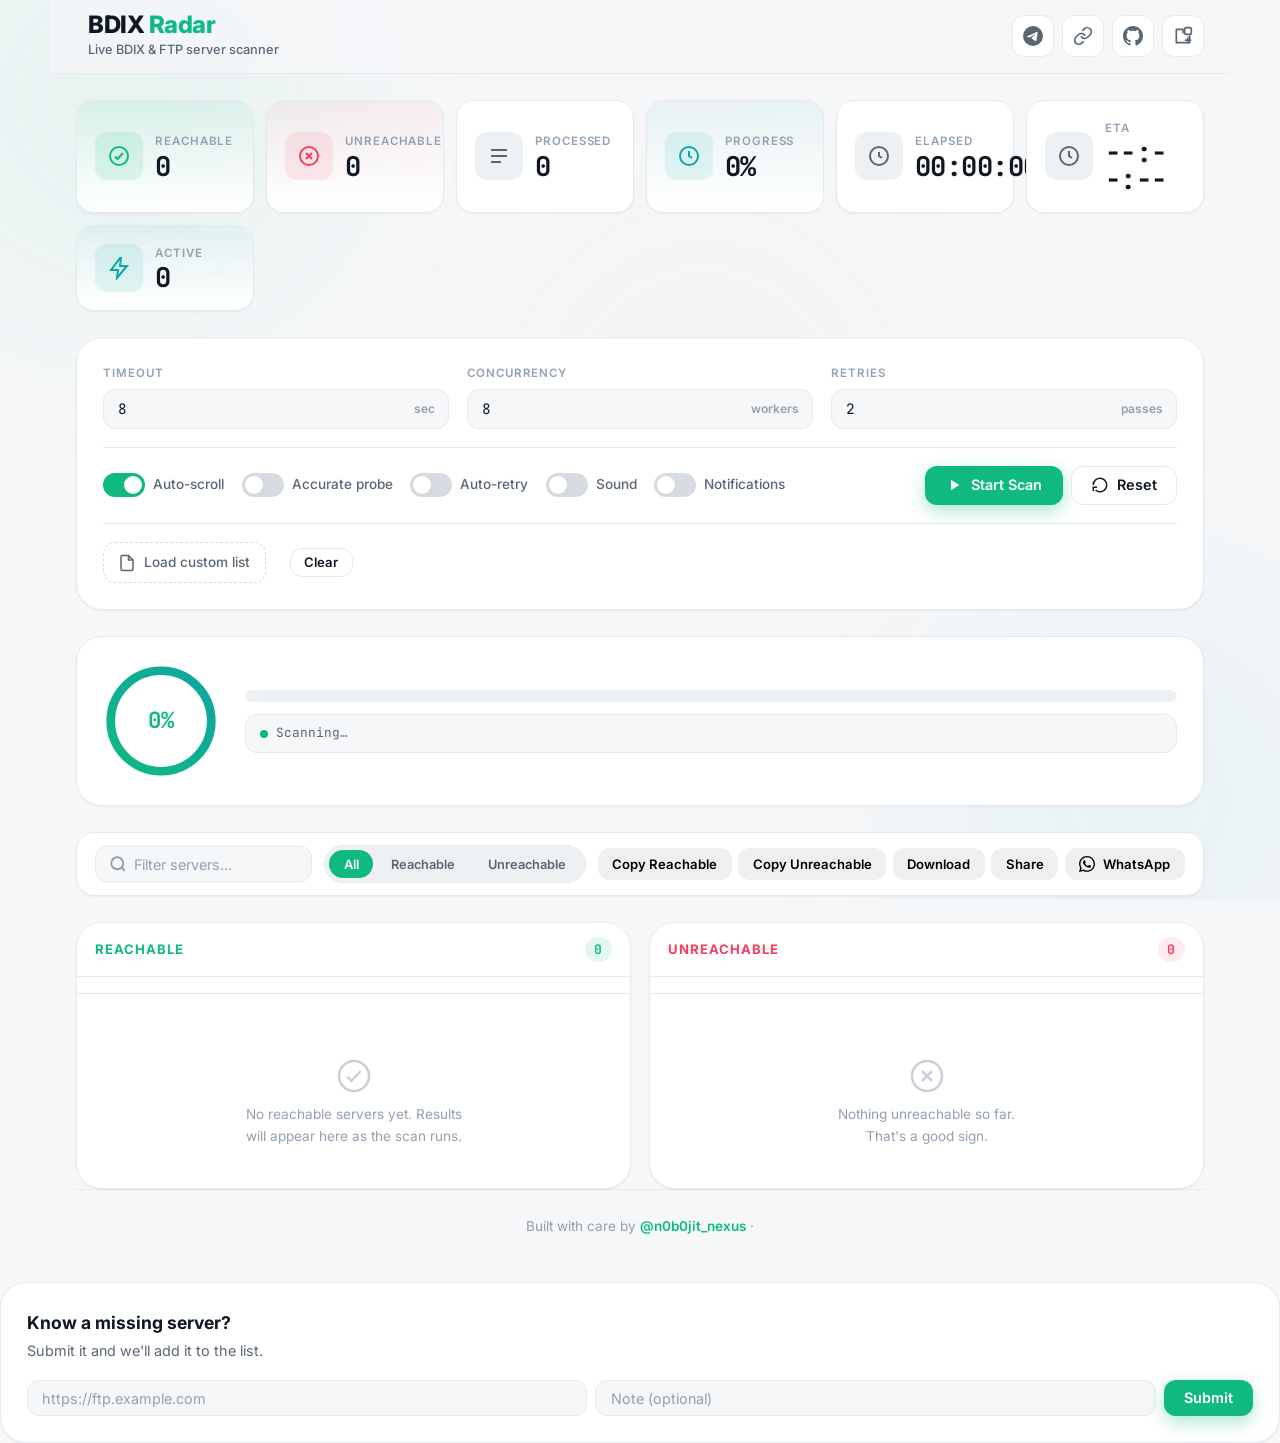
==== commit 394695e3: "Phase 1 features: SEO optimization, server history, speed testing, real-time updates" ====
--- a/index.html
+++ b/index.html
@@ -5,6 +5,65 @@
     <meta name="viewport" content="width=device-width, initial-scale=1.0">
     <title>BDIX Radar — Live BDIX & FTP Server Scanner</title>
     <meta name="description" content="Scan and discover live BDIX & FTP servers from your ISP in parallel — free, fast, fully static. Built by @n0b0jit_nexus.">
+    <meta name="keywords" content="BDIX, FTP server scanner, Bangladesh internet, ISP servers, speed test, server status, live servers">
+    <meta name="author" content="@n0b0jit_nexus">
+    <meta name="robots" content="index, follow">
+    <link rel="canonical" href="https://nexus-bdix-scanner.onrender.com/">
+
+    <!-- Open Graph / Facebook -->
+    <meta property="og:type" content="website">
+    <meta property="og:url" content="https://nexus-bdix-scanner.onrender.com/">
+    <meta property="og:title" content="BDIX Radar — Live BDIX & FTP Server Scanner">
+    <meta property="og:description" content="Scan and discover live BDIX & FTP servers from your ISP in parallel — free, fast, fully static.">
+    <meta property="og:image" content="https://nexus-bdix-scanner.onrender.com/og-image.png">
+    <meta property="og:image:width" content="1200">
+    <meta property="og:image:height" content="630">
+    <meta property="og:image:alt" content="BDIX Radar — I found X reachable BDIX servers">
+    <meta property="og:locale" content="en_BD">
+    <meta property="og:site_name" content="BDIX Radar">
+
+    <!-- Twitter -->
+    <meta name="twitter:card" content="summary_large_image">
+    <meta name="twitter:url" content="https://nexus-bdix-scanner.onrender.com/">
+    <meta name="twitter:title" content="BDIX Radar — Live BDIX & FTP Server Scanner">
+    <meta name="twitter:description" content="Scan and discover live BDIX & FTP servers from your ISP in parallel — free, fast, fully static.">
+    <meta name="twitter:image" content="https://nexus-bdix-scanner.onrender.com/og-image.png">
+    <meta name="twitter:image:alt" content="BDIX Radar scan results share card">
+    <meta name="twitter:site" content="@n0b0jit_nexus">
+    <meta name="twitter:creator" content="@n0b0jit_nexus">
+    
+    <!-- Structured Data -->
+    <script type="application/ld+json">
+    {
+        "@context": "https://schema.org",
+        "@type": "WebApplication",
+        "name": "BDIX Radar",
+        "description": "Live BDIX & FTP server scanner for Bangladesh ISPs",
+        "url": "https://nexus-bdix-scanner.onrender.com",
+        "applicationCategory": "UtilitiesApplication",
+        "operatingSystem": "Any",
+        "browserRequirements": "Modern web browser with JavaScript",
+        "offers": {
+            "@type": "Offer",
+            "price": "0",
+            "priceCurrency": "USD"
+        },
+        "author": {
+            "@type": "Person",
+            "name": "@n0b0jit_nexus",
+            "url": "https://t.me/n0b0jit_nexus"
+        },
+        "featureList": [
+            "Parallel server scanning",
+            "Real-time status updates",
+            "Speed testing integration",
+            "Server history tracking",
+            "Custom server lists",
+            "Export results"
+        ]
+    }
+    </script>
+
     <meta name="theme-color" content="#f6f7f9">
 
     <!-- Fonts -->
@@ -286,6 +345,10 @@
                         <button class="btn btn-small" id="copyOfflineBtn" type="button" title="Copy unreachable URLs">Copy Unreachable</button>
                         <button class="btn btn-small" id="downloadBtn" type="button" title="Download results">Download</button>
                         <button class="btn btn-small" id="shareBtn" type="button" title="Copy share summary">Share</button>
+                        <button class="btn btn-small" id="whatsappBtn" type="button" title="Share on WhatsApp">
+                            <svg viewBox="0 0 24 24" fill="currentColor" width="16" height="16" aria-hidden="true"><path d="M17.472 14.382c-.297-.149-1.758-.867-2.03-.967-.273-.099-.471-.148-.67.15-.197.297-.767.966-.94 1.164-.173.199-.347.223-.644.075-.297-.15-1.255-.463-2.39-1.475-.883-.788-1.48-1.761-1.653-2.059-.173-.297-.018-.458.13-.606.134-.133.298-.347.446-.52.149-.174.198-.298.298-.497.099-.198.05-.371-.025-.52-.075-.149-.669-1.612-.916-2.207-.242-.579-.487-.5-.669-.51-.173-.008-.371-.01-.57-.01-.198 0-.52.074-.792.372-.272.297-1.04 1.016-1.04 2.479 0 1.462 1.065 2.875 1.213 3.074.149.198 2.096 3.2 5.077 4.487.709.306 1.262.489 1.694.625.712.227 1.36.195 1.871.118.571-.085 1.758-.719 2.006-1.413.248-.694.248-1.289.173-1.413-.074-.124-.272-.198-.57-.347m-5.421 7.403h-.004a9.87 9.87 0 01-5.031-1.378l-.361-.214-3.741.982.998-3.648-.235-.374a9.86 9.86 0 01-1.51-5.26c.001-5.45 4.436-9.884 9.888-9.884 2.64 0 5.122 1.03 6.988 2.898a9.825 9.825 0 012.893 6.994c-.003 5.45-4.437 9.884-9.885 9.884m8.413-18.297A11.815 11.815 0 0012.05 0C5.495 0 .16 5.335.157 11.892c0 2.096.547 4.142 1.588 5.945L.057 24l6.305-1.654a11.882 11.882 0 005.683 1.448h.005c6.554 0 11.89-5.335 11.893-11.893a11.821 11.821 0 00-3.48-8.413z"/></svg>
+                            WhatsApp
+                        </button>
                     </div>
                 </div>
             </section>
--- a/style.css
+++ b/style.css
@@ -239,6 +239,7 @@
 .results-list .online { border-left: 3px solid var(--status-success); }
 .results-list .offline { border-left: 3px solid var(--status-error); }
 .status-code { display: inline-block; margin-left: 0.5rem; padding: 0.1rem 0.45rem; background: var(--bg-sunken); color: var(--text-secondary); border-radius: var(--radius-sm); font-size: 0.7rem; font-weight: 600; }
+.reliability-badge { display: inline-block; margin-left: 0.5rem; padding: 0.1rem 0.45rem; background: var(--accent-soft); color: var(--status-success); border-radius: var(--radius-sm); font-size: 0.7rem; font-weight: 600; }
 .results-note { padding: 0.7rem; text-align: center; font-size: 0.78rem; color: var(--text-muted); border-top: 1px solid var(--line); }
 
 .results-list::-webkit-scrollbar { width: 8px; }
